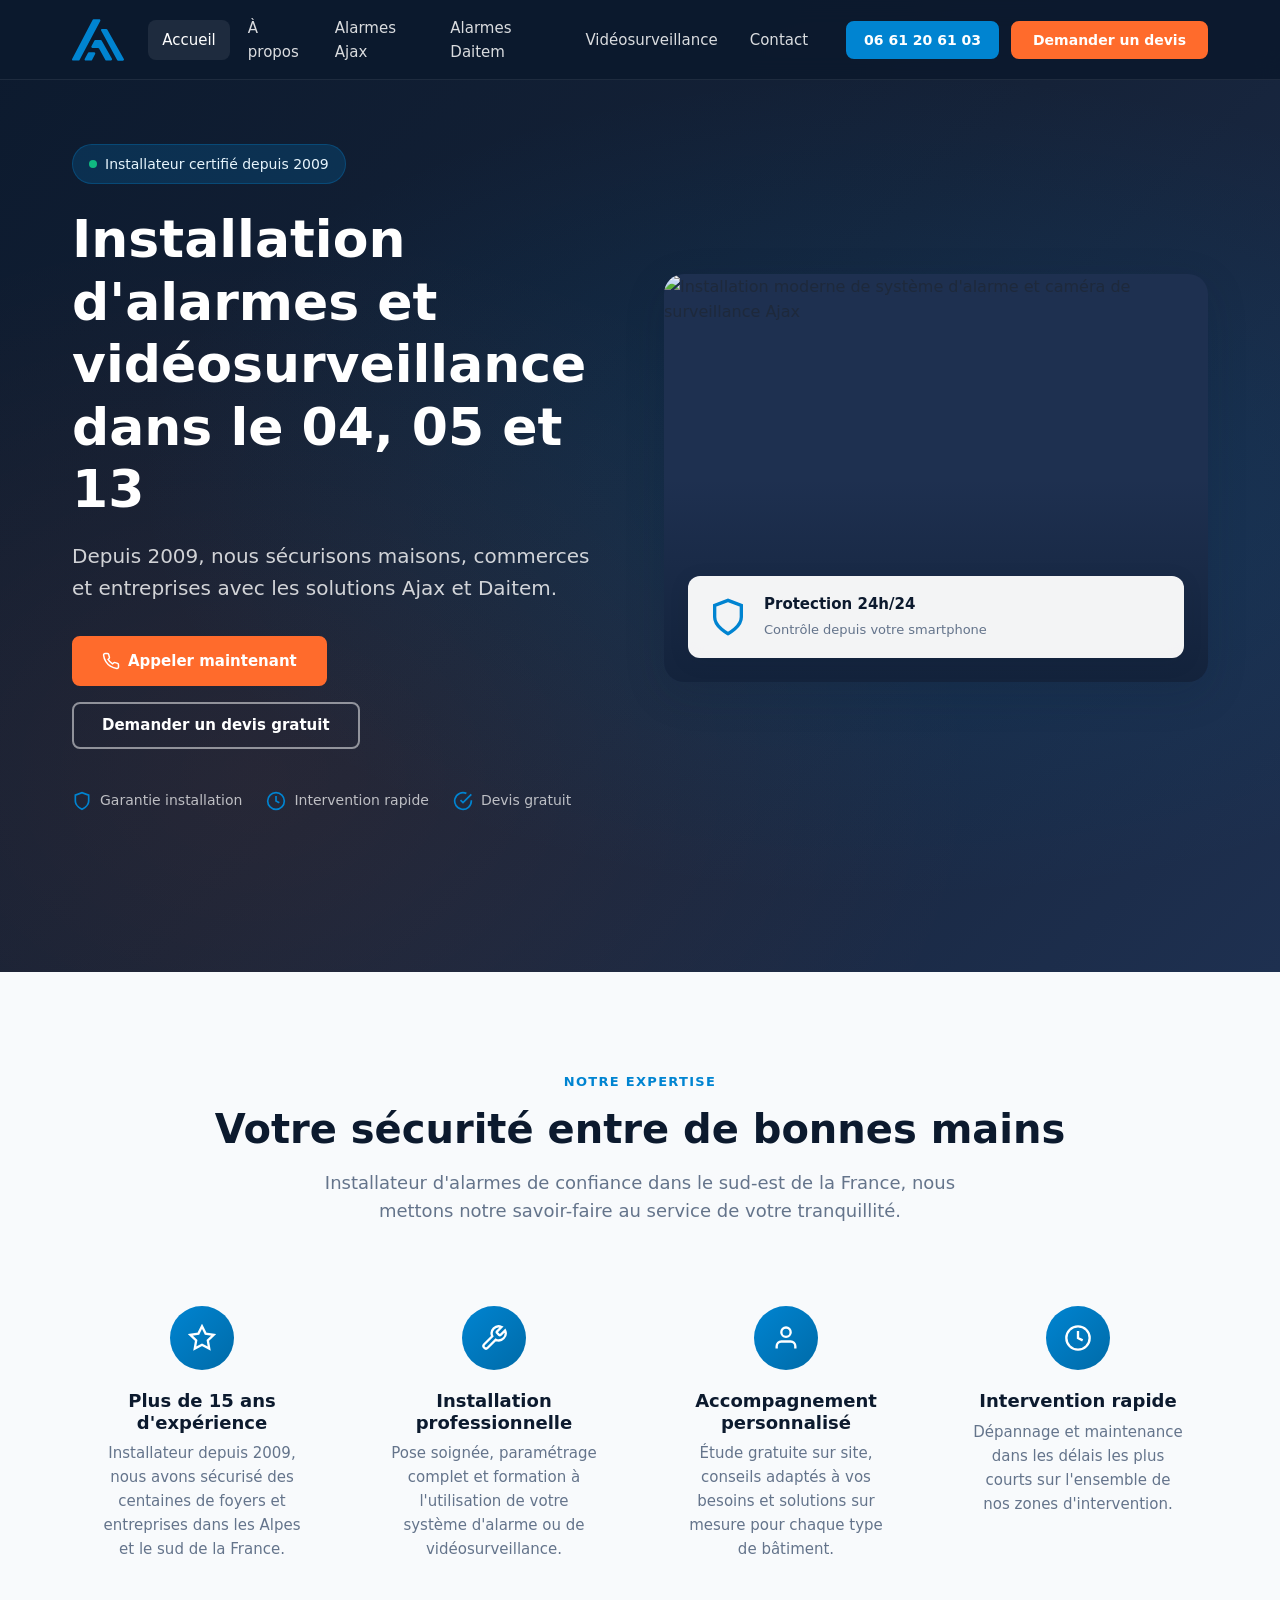
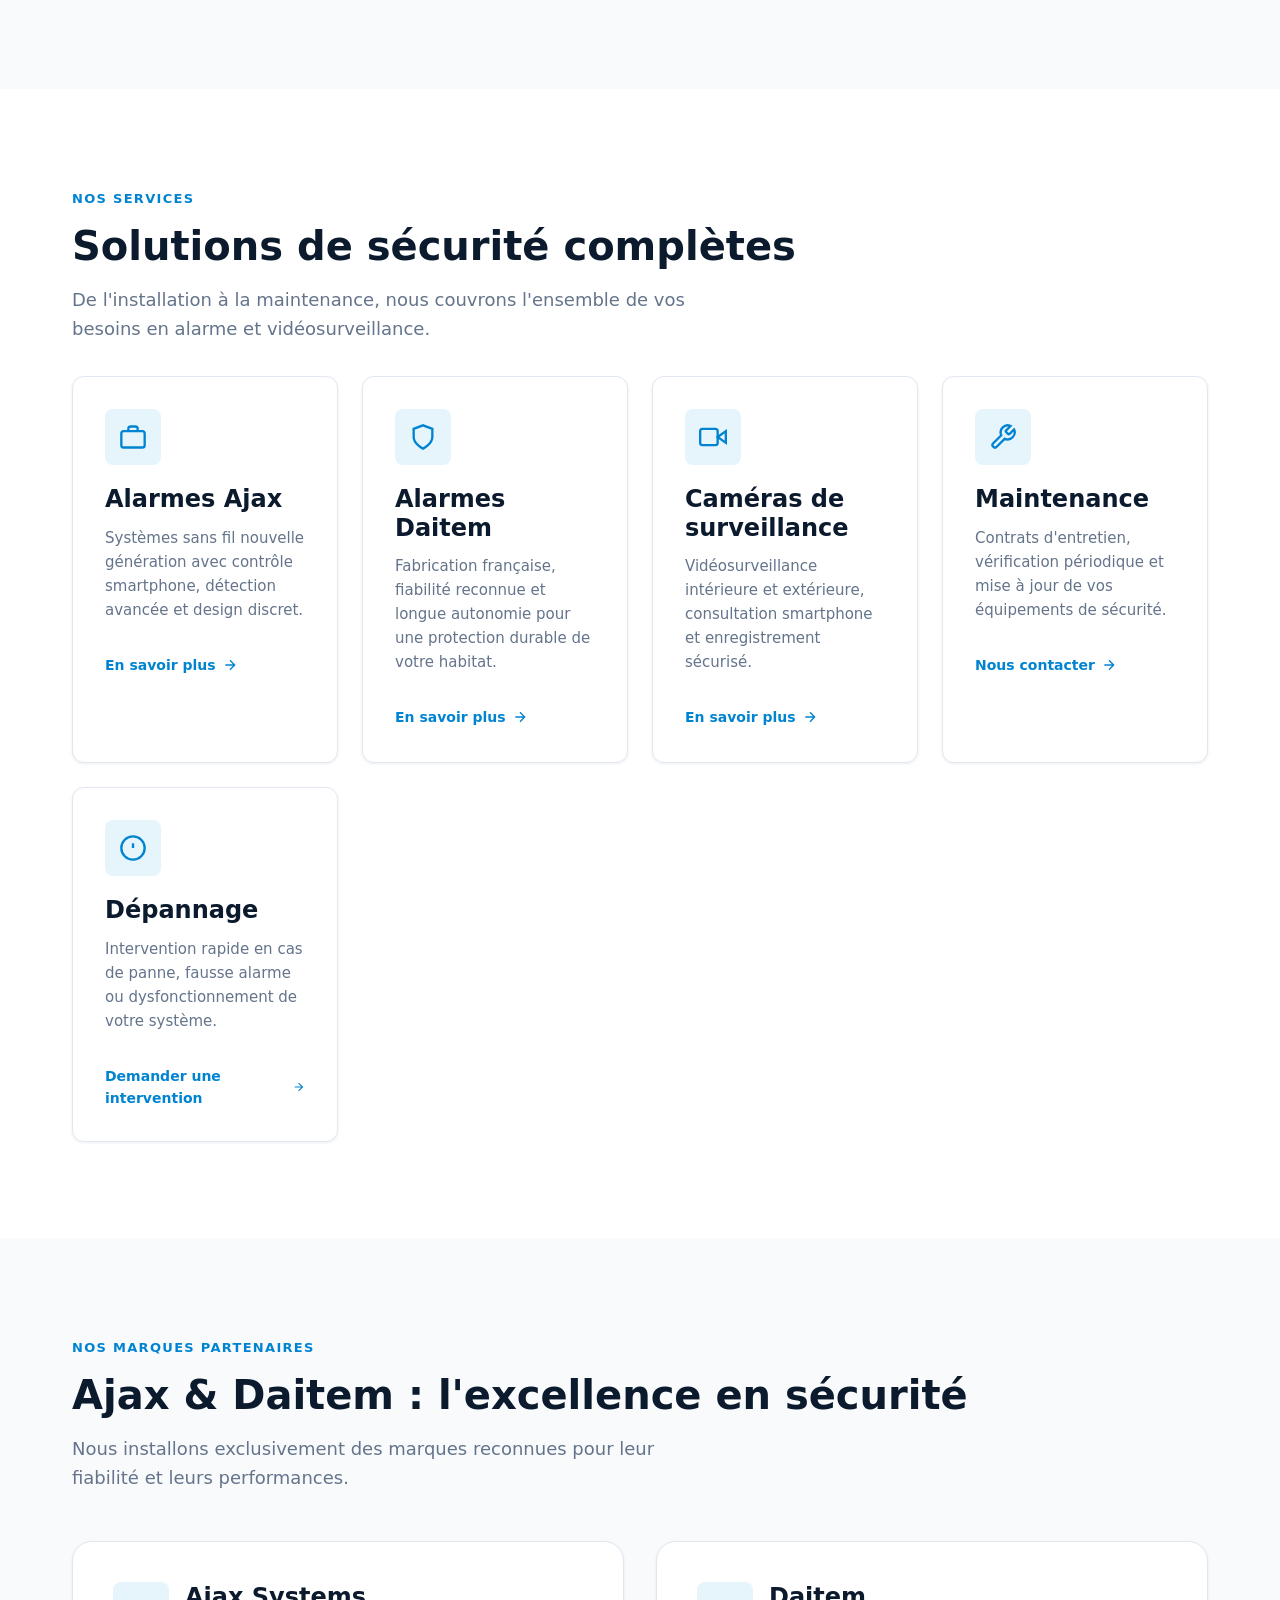
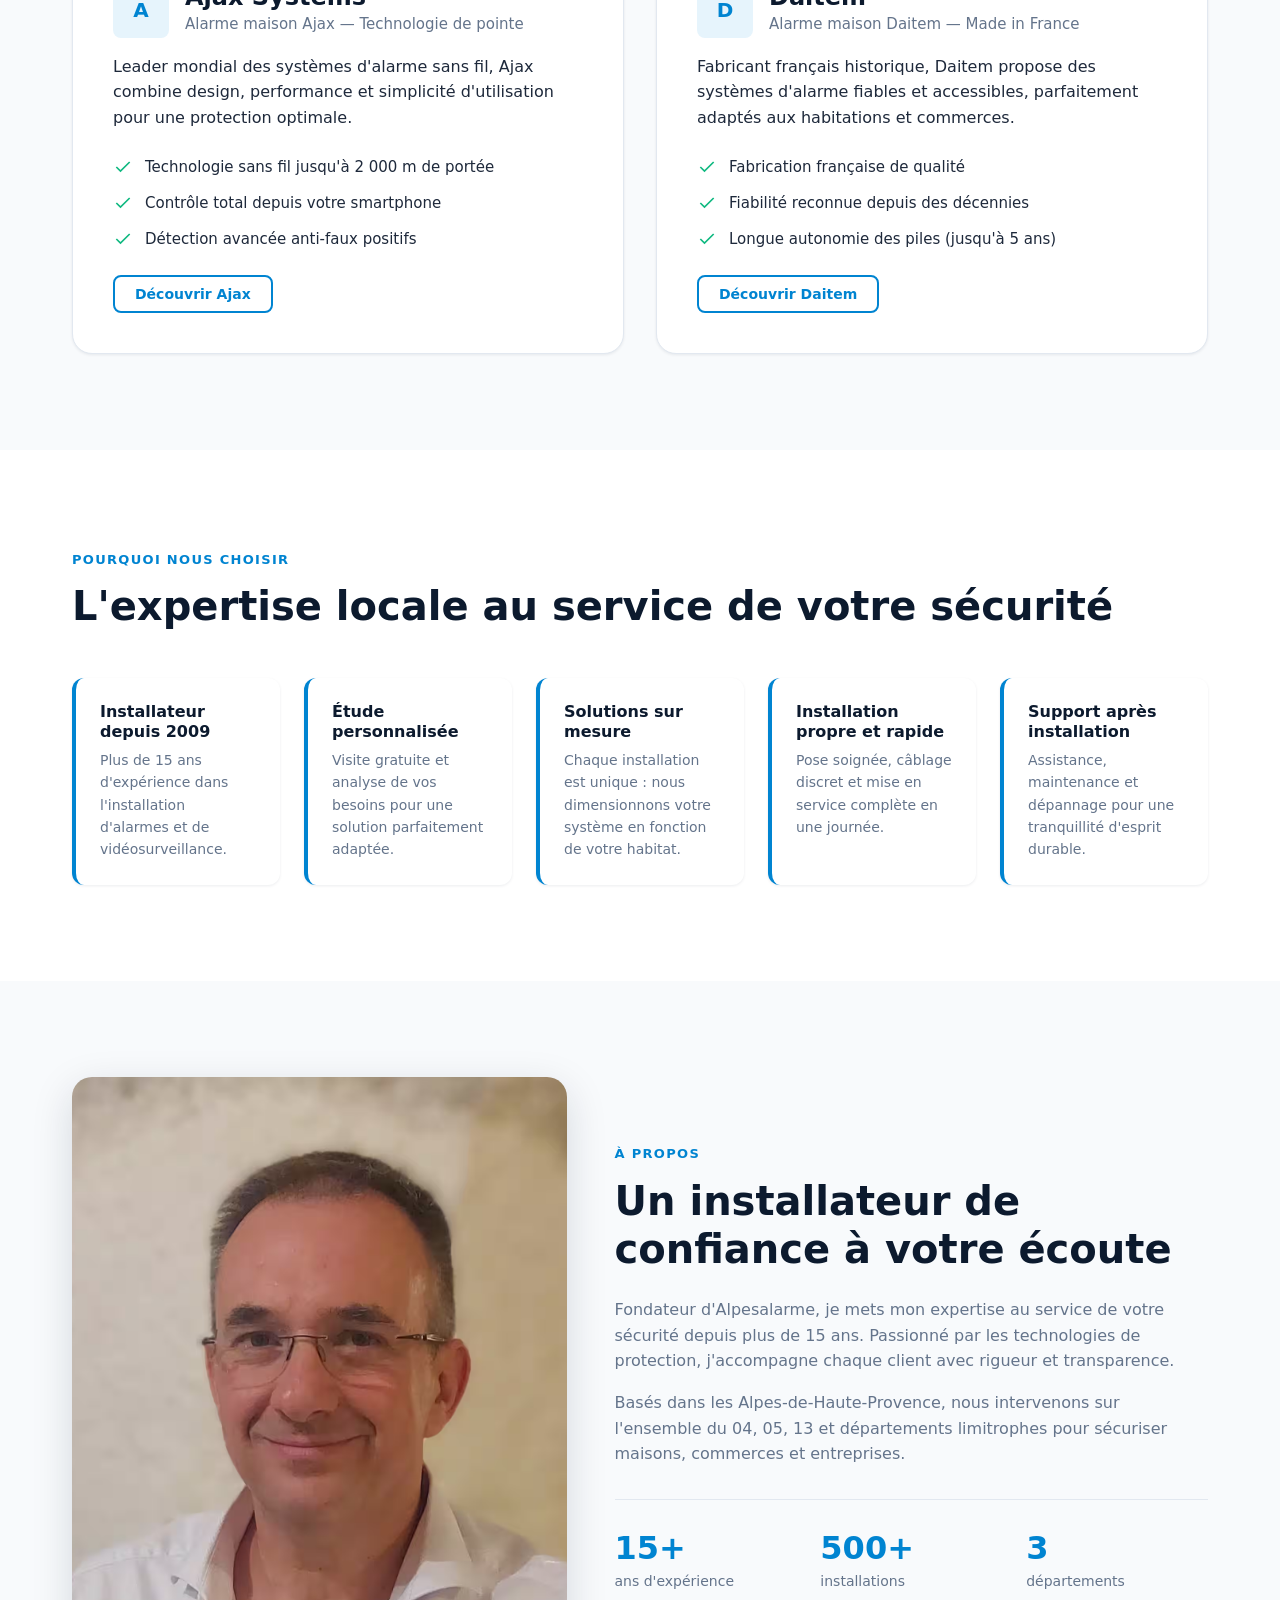
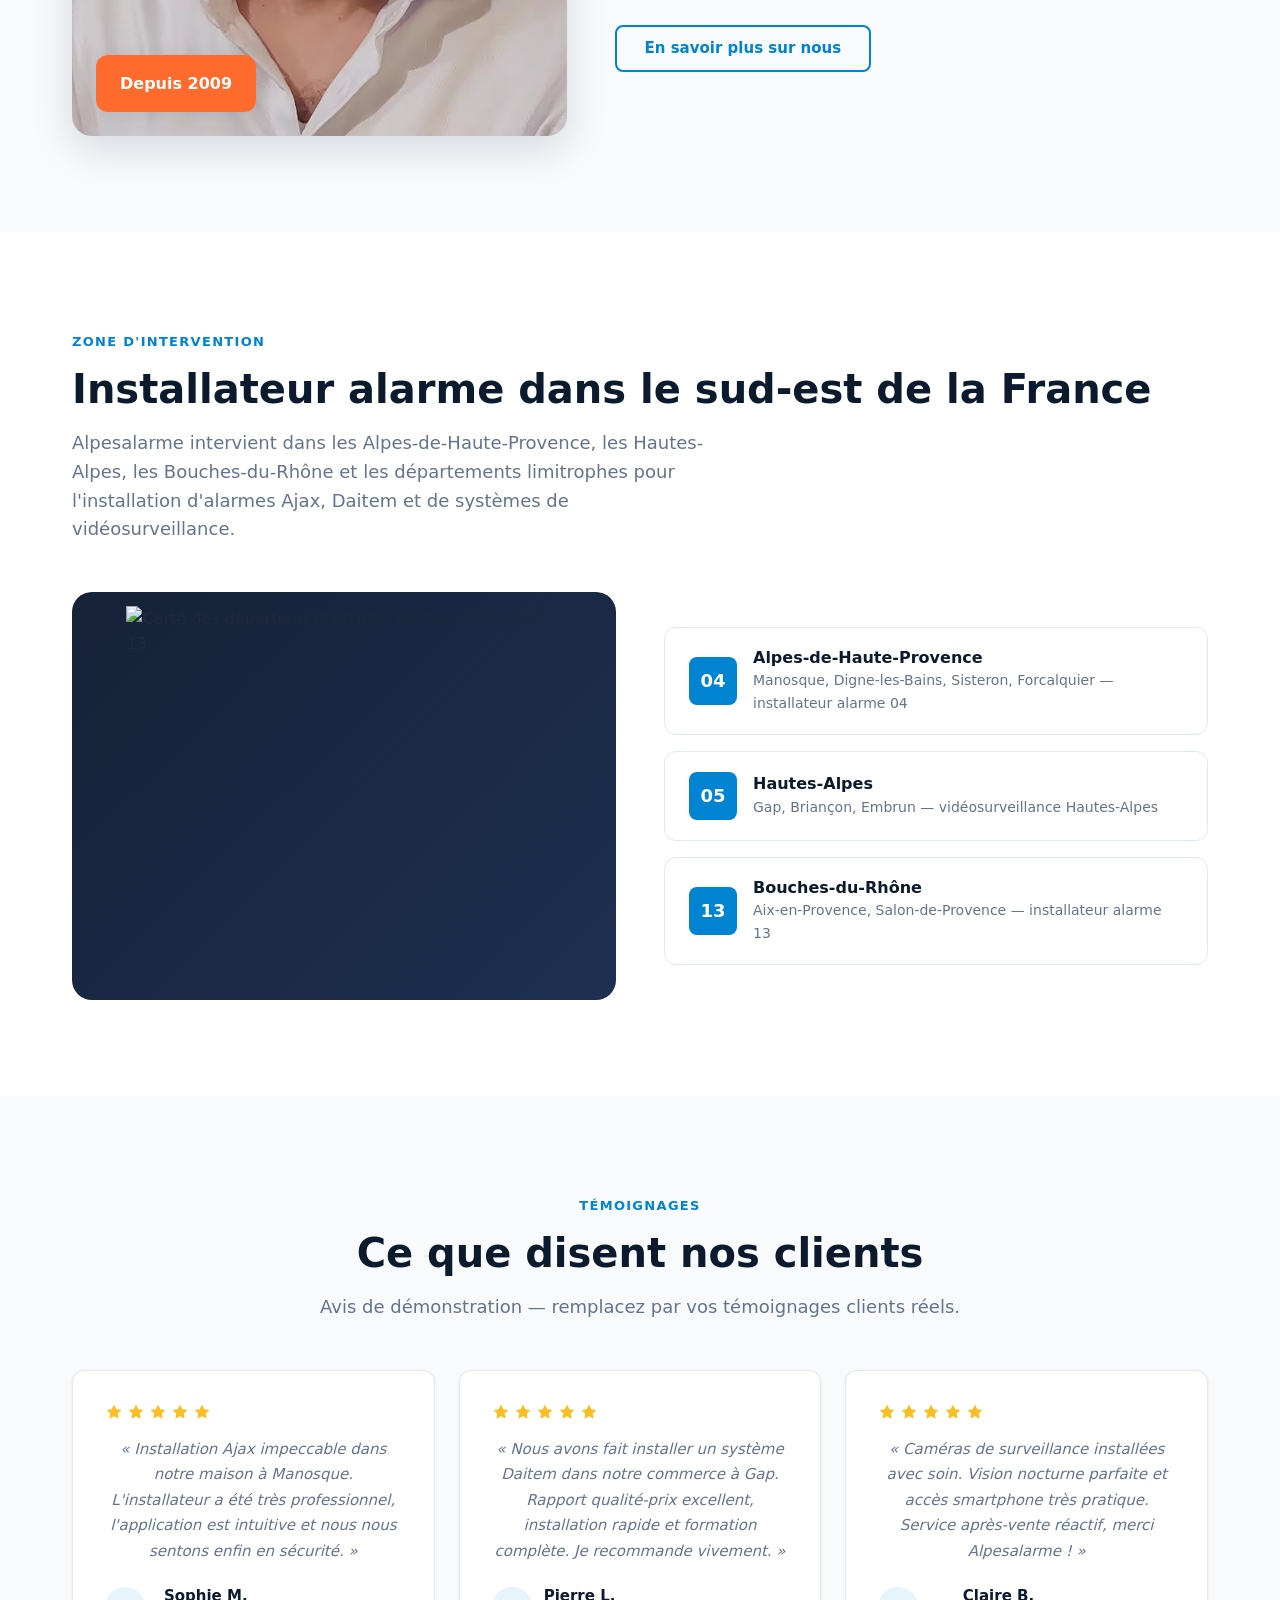
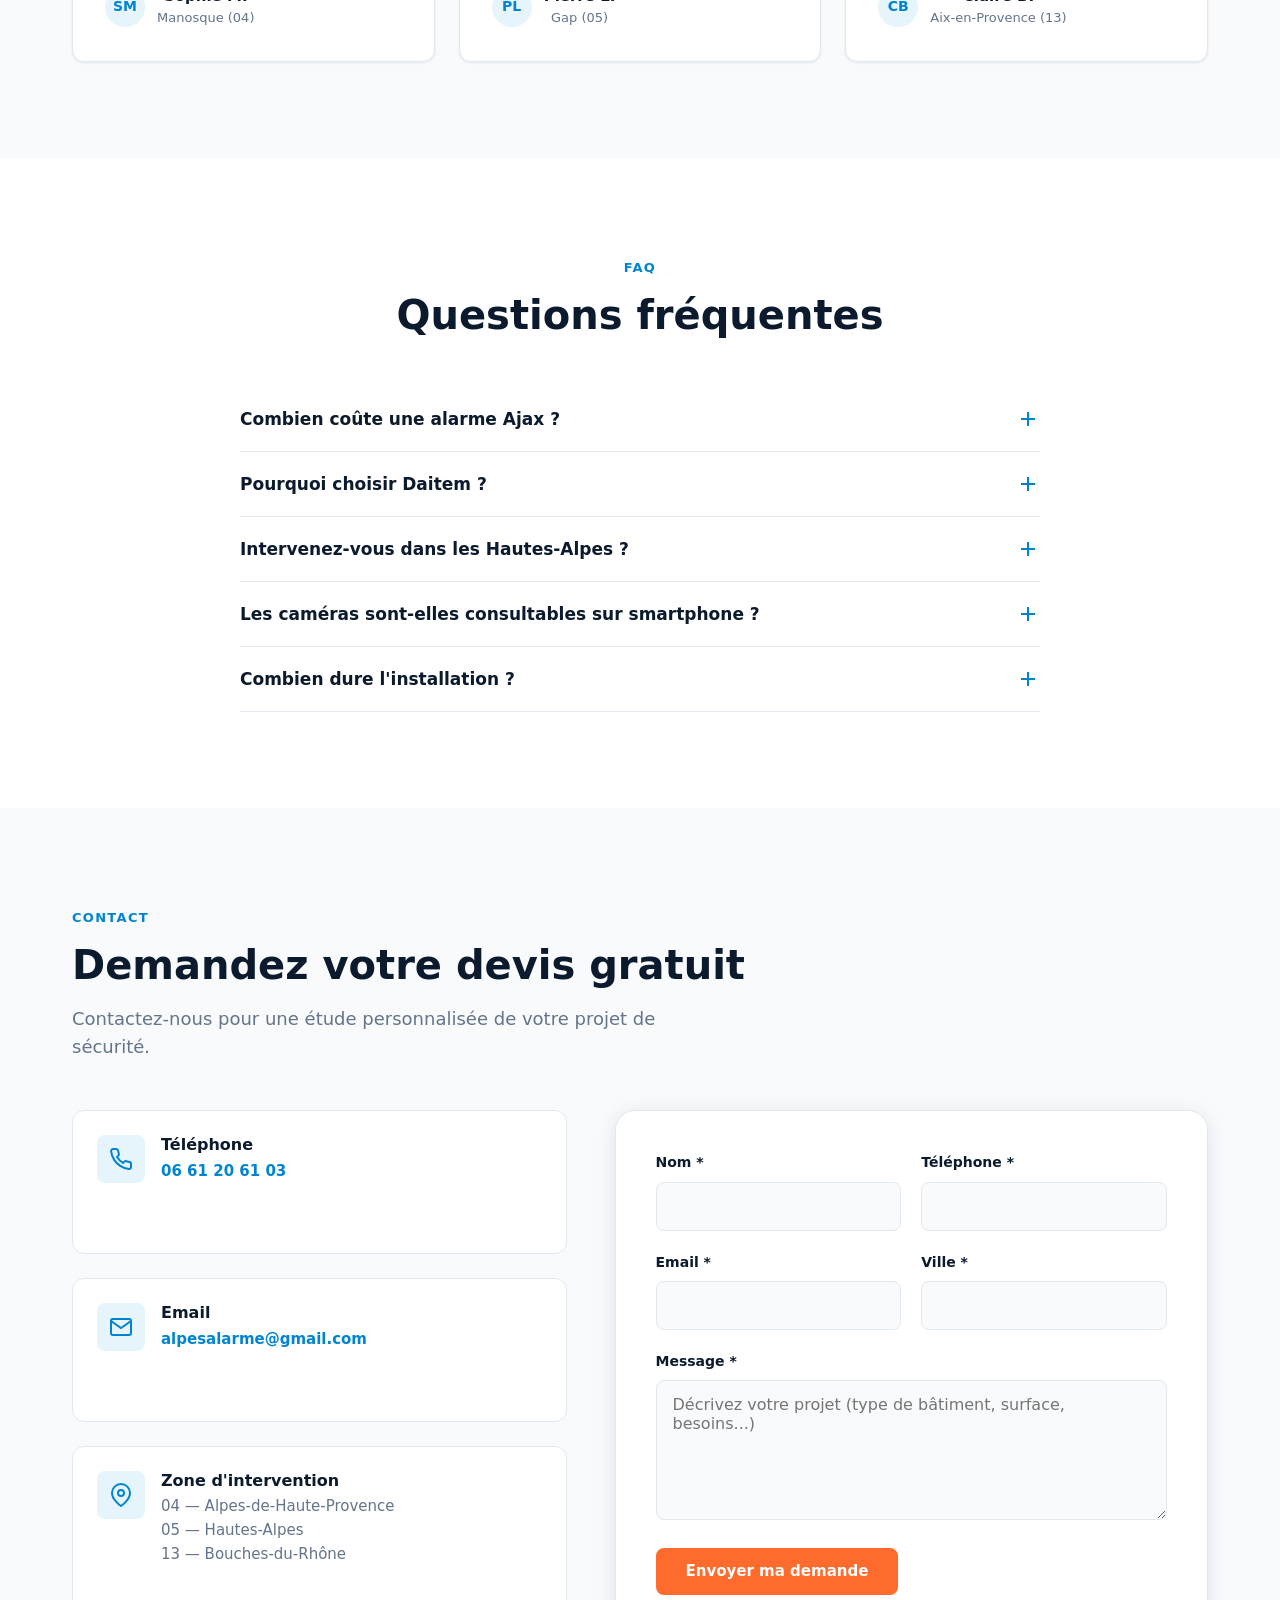
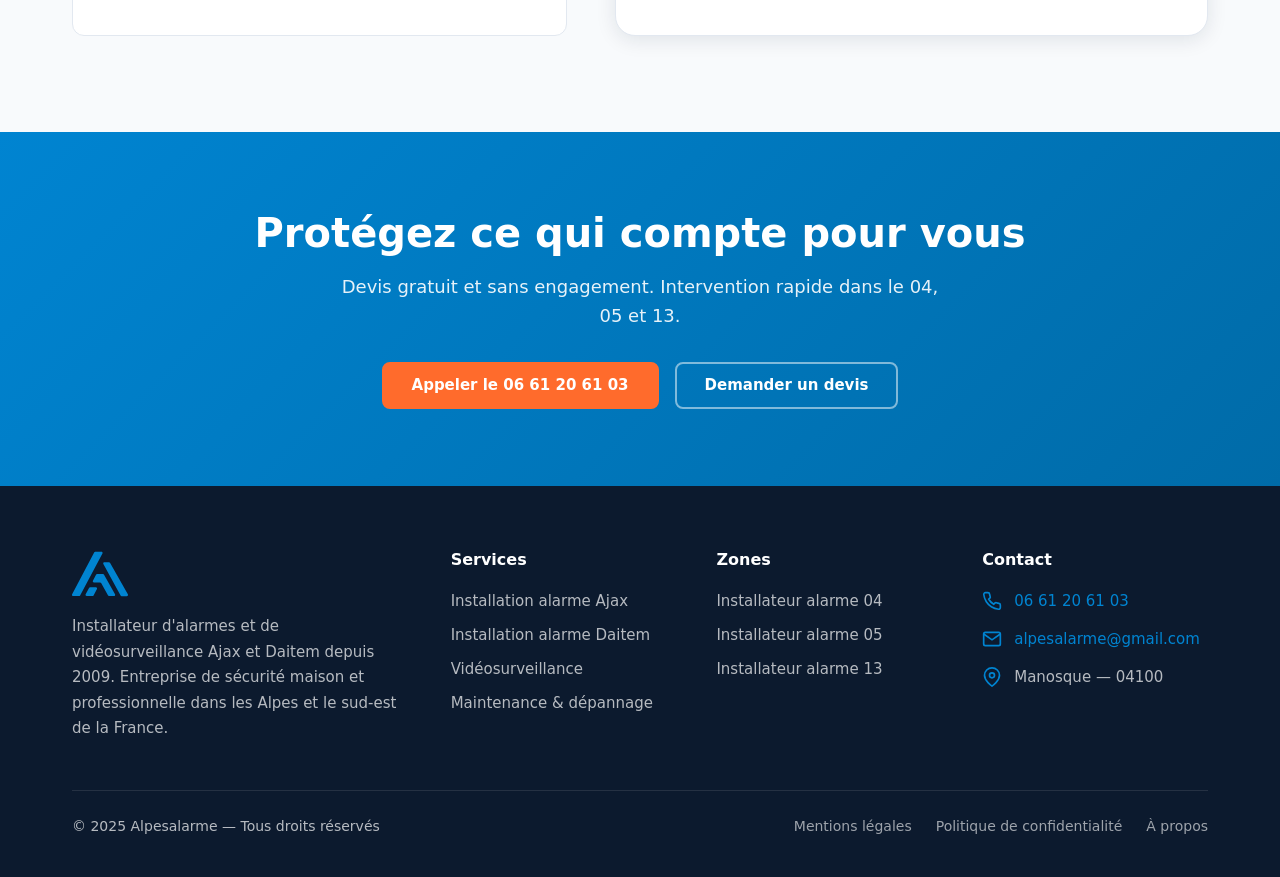
==== index.html @ 45bf49f5 "feat(UI): better UI" ====
<!DOCTYPE html>
<html lang="fr">

<head>
    <meta charset="UTF-8">
    <meta name="viewport" content="width=device-width, initial-scale=1.0">
    <title>Installateur alarme 04, 05, 13 | Ajax & Daitem | Alpesalarme</title>
    <meta name="description"
        content="Alpesalarme, installateur d'alarmes et vidéosurveillance depuis 2009 dans les Alpes-de-Haute-Provence (04), Hautes-Alpes (05) et Bouches-du-Rhône (13). Solutions Ajax et Daitem pour particuliers et professionnels.">
    <meta name="keywords"
        content="installateur alarme 04, installateur alarme 05, installateur alarme 13, installation alarme Ajax, installation alarme Daitem, vidéosurveillance, entreprise sécurité maison">
    <link rel="canonical" href="https://www.alpesalarme.fr/">
    <link rel="icon" href="assets/logo.svg" type="image/svg+xml">
    <meta property="og:type" content="website">
    <meta property="og:title" content="Alpesalarme — Installation d'alarmes et vidéosurveillance">
    <meta property="og:description"
        content="Installateur certifié Ajax et Daitem depuis 2009. Intervention dans le 04, 05, 13 et départements limitrophes.">
    <meta property="og:url" content="https://www.alpesalarme.fr/">
    <meta property="og:image" content="https://www.alpesalarme.fr/assets/hero-security.svg">
    <meta property="og:locale" content="fr_FR">
    <meta name="twitter:card" content="summary_large_image">
    <meta name="twitter:title" content="Alpesalarme — Installateur alarme 04, 05, 13">
    <meta name="twitter:description" content="Sécurisez votre maison ou entreprise avec Ajax et Daitem. Devis gratuit.">
    <link rel="stylesheet" href="css/main.css">
    <script type="application/ld+json">
  {
    "@context": "https://schema.org",
    "@type": "LocalBusiness",
    "name": "Alpesalarme",
    "description": "Installateur d'alarmes et de vidéosurveillance Ajax et Daitem depuis 2009",
    "url": "https://www.alpesalarme.fr",
    "telephone": "+33492681234",
    "email": "alpesalarme@gmail.com",
    "foundingDate": "2009",
    "image": "https://www.alpesalarme.fr/assets/logo.svg",
    "priceRange": "€€",
    "address": {
      "@type": "PostalAddress",
      "addressLocality": "Manosque",
      "postalCode": "04100",
      "addressRegion": "Provence-Alpes-Côte d'Azur",
      "addressCountry": "FR"
    },
    "areaServed": [
      {"@type": "AdministrativeArea", "name": "Alpes-de-Haute-Provence"},
      {"@type": "AdministrativeArea", "name": "Hautes-Alpes"},
      {"@type": "AdministrativeArea", "name": "Bouches-du-Rhône"}
    ],
    "sameAs": [],
    "openingHoursSpecification": {
      "@type": "OpeningHoursSpecification",
      "dayOfWeek": ["Monday","Tuesday","Wednesday","Thursday","Friday"],
      "opens": "08:00",
      "closes": "18:00"
    }
  }
  </script>
    <script type="application/ld+json">
  {
    "@context": "https://schema.org",
    "@type": "FAQPage",
    "mainEntity": [
      {
        "@type": "Question",
        "name": "Combien coûte une alarme Ajax ?",
        "acceptedAnswer": {
          "@type": "Answer",
          "text": "Le prix d'une alarme Ajax varie selon la surface à protéger, le nombre de détecteurs et les options (caméras, sirène, télécommande). Comptez entre 800 € et 2 500 € pour une installation complète chez un particulier. Alpesalarme réalise une étude gratuite pour vous proposer un devis personnalisé."
        }
      },
      {
        "@type": "Question",
        "name": "Pourquoi choisir Daitem ?",
        "acceptedAnswer": {
          "@type": "Answer",
          "text": "Daitem est un fabricant français reconnu pour la fiabilité de ses systèmes d'alarme filaires et radio. Ses centrales offrent une longue autonomie, une installation simple et un excellent rapport qualité-prix, idéal pour les maisons et commerces."
        }
      },
      {
        "@type": "Question",
        "name": "Intervenez-vous dans les Hautes-Alpes ?",
        "acceptedAnswer": {
          "@type": "Answer",
          "text": "Oui, Alpesalarme intervient dans tout le département des Hautes-Alpes (05) : Gap, Briançon, Embrun, Laragne-Montéglin et communes environnantes. Nous couvrons également les départements limitrophes."
        }
      },
      {
        "@type": "Question",
        "name": "Les caméras sont-elles consultables sur smartphone ?",
        "acceptedAnswer": {
          "@type": "Answer",
          "text": "Oui, nos solutions de vidéosurveillance Ajax et caméras IP permettent la consultation en direct et la lecture des enregistrements depuis votre smartphone, tablette ou ordinateur, où que vous soyez."
        }
      },
      {
        "@type": "Question",
        "name": "Combien dure l'installation ?",
        "acceptedAnswer": {
          "@type": "Answer",
          "text": "Une installation standard d'alarme Ajax ou Daitem pour une maison individuelle prend généralement une demi-journée à une journée. Pour les installations professionnelles ou les systèmes avec vidéosurveillance, comptez 1 à 2 jours selon la complexité."
        }
      }
    ]
  }
  </script>
</head>

<body>
    <a href="#main" class="skip-link">Aller au contenu principal</a>

    <header class="header" role="banner">
        <div class="container header__inner">
            <a href="index.html" class="header__logo" aria-label="Alpesalarme — Accueil">
                <img src="assets/logo.svg" alt="Logo Alpesalarme — Installateur alarme et vidéosurveillance" width="56"
                    height="44">
            </a>
            <nav class="header__nav" aria-label="Navigation principale">
                <ul class="header__nav-list">
                    <li><a href="index.html" class="header__nav-link header__nav-link--active">Accueil</a></li>
                    <li><a href="about.html" class="header__nav-link">À propos</a></li>
                    <li><a href="ajax.html" class="header__nav-link">Alarmes Ajax</a></li>
                    <li><a href="daitem.html" class="header__nav-link">Alarmes Daitem</a></li>
                    <li><a href="videosurveillance.html" class="header__nav-link">Vidéosurveillance</a></li>
                    <li><a href="contact.html" class="header__nav-link">Contact</a></li>
                </ul>
            </nav>
            <div class="header__actions">
                <div class="header__phone">
                    <a href="tel:+33661206103" class="btn btn--phone btn--sm" aria-label="Appeler Alpesalarme">
                        06 61 20 61 03
                    </a>
                </div>
                <a href="contact.html" class="btn btn--primary btn--sm header__cta">Demander un devis</a>
                <button class="header__burger" aria-label="Ouvrir le menu" aria-expanded="false"
                    aria-controls="mobile-nav">
                    <span></span><span></span><span></span>
                </button>
            </div>
        </div>
    </header>

    <nav id="mobile-nav" class="mobile-nav" aria-label="Navigation mobile">
        <ul class="mobile-nav__list">
            <li><a href="index.html" class="mobile-nav__link">Accueil</a></li>
            <li><a href="about.html" class="mobile-nav__link">À propos</a></li>
            <li><a href="ajax.html" class="mobile-nav__link">Alarmes Ajax</a></li>
            <li><a href="daitem.html" class="mobile-nav__link">Alarmes Daitem</a></li>
            <li><a href="videosurveillance.html" class="mobile-nav__link">Vidéosurveillance</a></li>
            <li><a href="installateur-alarme-04.html" class="mobile-nav__link">Installateur 04</a></li>
            <li><a href="installateur-alarme-05.html" class="mobile-nav__link">Installateur 05</a></li>
            <li><a href="installateur-alarme-13.html" class="mobile-nav__link">Installateur 13</a></li>
            <li><a href="contact.html" class="mobile-nav__link">Contact</a></li>
        </ul>
        <div class="mobile-nav__cta">
            <a href="tel:+33661206103" class="btn btn--phone">Appeler le 06 61 20 61 03</a>
            <a href="contact.html" class="btn btn--primary">Demander un devis gratuit</a>
        </div>
    </nav>

    <main id="main">
        <!-- Hero -->
        <section class="hero" aria-labelledby="hero-title">
            <div class="container hero__grid">
                <div class="hero__content reveal">
                    <div class="hero__badge">Installateur certifié depuis 2009</div>
                    <h1 id="hero-title">Installation d'alarmes et vidéosurveillance dans le 04, 05 et 13</h1>
                    <p class="hero__subtitle">Depuis 2009, nous sécurisons maisons, commerces et entreprises avec les
                        solutions Ajax et Daitem.</p>
                    <div class="hero__cta">
                        <a href="tel:+33492681234" class="btn btn--primary">
                            <svg xmlns="http://www.w3.org/2000/svg" viewBox="0 0 24 24" fill="none"
                                stroke="currentColor" stroke-width="2" aria-hidden="true">
                                <path
                                    d="M22 16.92v3a2 2 0 0 1-2.18 2 19.79 19.79 0 0 1-8.63-3.07 19.5 19.5 0 0 1-6-6 19.79 19.79 0 0 1-3.07-8.67A2 2 0 0 1 4.11 2h3a2 2 0 0 1 2 1.72c.127.96.361 1.903.7 2.81a2 2 0 0 1-.45 2.11L8.09 9.91a16 16 0 0 0 6 6l1.27-1.27a2 2 0 0 1 2.11-.45c.907.339 1.85.573 2.81.7A2 2 0 0 1 22 16.92z" />
                            </svg>
                            Appeler maintenant
                        </a>
                        <a href="contact.html" class="btn btn--secondary">Demander un devis gratuit</a>
                    </div>
                    <div class="hero__trust">
                        <div class="hero__trust-item">
                            <svg xmlns="http://www.w3.org/2000/svg" viewBox="0 0 24 24" fill="none"
                                stroke="currentColor" stroke-width="2" aria-hidden="true">
                                <path d="M12 22s8-4 8-10V5l-8-3-8 3v7c0 6 8 10 8 10z" />
                            </svg>
                            Garantie installation
                        </div>
                        <div class="hero__trust-item">
                            <svg xmlns="http://www.w3.org/2000/svg" viewBox="0 0 24 24" fill="none"
                                stroke="currentColor" stroke-width="2" aria-hidden="true">
                                <circle cx="12" cy="12" r="10" />
                                <polyline points="12 6 12 12 16 14" />
                            </svg>
                            Intervention rapide
                        </div>
                        <div class="hero__trust-item">
                            <svg xmlns="http://www.w3.org/2000/svg" viewBox="0 0 24 24" fill="none"
                                stroke="currentColor" stroke-width="2" aria-hidden="true">
                                <path d="M22 11.08V12a10 10 0 1 1-5.93-9.14" />
                                <polyline points="22 4 12 14.01 9 11.01" />
                            </svg>
                            Devis gratuit
                        </div>
                    </div>
                </div>
                <div class="hero__visual reveal">
                    <div class="hero__image-wrapper">
                        <img src="assets/hero-security.svg"
                            alt="Installation moderne de système d'alarme et caméra de surveillance Ajax" width="800"
                            height="600" fetchpriority="high">
                        <div class="hero__image-overlay" aria-hidden="true"></div>
                        <div class="hero__floating-card">
                            <svg xmlns="http://www.w3.org/2000/svg" viewBox="0 0 24 24" fill="none"
                                stroke="currentColor" stroke-width="2" aria-hidden="true">
                                <path d="M12 22s8-4 8-10V5l-8-3-8 3v7c0 6 8 10 8 10z" />
                            </svg>
                            <div>
                                <strong>Protection 24h/24</strong>
                                <span>Contrôle depuis votre smartphone</span>
                            </div>
                        </div>
                    </div>
                </div>
            </div>
        </section>

        <!-- Expertise -->
        <section id="expertise" aria-labelledby="expertise-title">
            <div class="container text-center">
                <span class="section-label reveal">Notre expertise</span>
                <h2 id="expertise-title" class="section-title reveal">Votre sécurité entre de bonnes mains</h2>
                <p class="section-intro reveal">Installateur d'alarmes de confiance dans le sud-est de la France, nous
                    mettons notre savoir-faire au service de votre tranquillité.</p>
                <div class="expertise-grid">
                    <article class="expertise-item reveal">
                        <div class="expertise-item__icon" aria-hidden="true">
                            <svg xmlns="http://www.w3.org/2000/svg" viewBox="0 0 24 24" fill="none"
                                stroke="currentColor" stroke-width="2">
                                <path
                                    d="M12 2l3.09 6.26L22 9.27l-5 4.87 1.18 6.88L12 17.77l-6.18 3.25L7 14.14 2 9.27l6.91-1.01L12 2z" />
                            </svg>
                        </div>
                        <h3>Plus de 15 ans d'expérience</h3>
                        <p>Installateur depuis 2009, nous avons sécurisé des centaines de foyers et entreprises dans les
                            Alpes et le sud de la France.</p>
                    </article>
                    <article class="expertise-item reveal">
                        <div class="expertise-item__icon" aria-hidden="true">
                            <svg xmlns="http://www.w3.org/2000/svg" viewBox="0 0 24 24" fill="none"
                                stroke="currentColor" stroke-width="2">
                                <path
                                    d="M14.7 6.3a1 1 0 0 0 0 1.4l1.6 1.6a1 1 0 0 0 1.4 0l3.77-3.77a6 6 0 0 1-7.94 7.94l-6.91 6.91a2.12 2.12 0 0 1-3-3l6.91-6.91a6 6 0 0 1 7.94-7.94l-3.76 3.76z" />
                            </svg>
                        </div>
                        <h3>Installation professionnelle</h3>
                        <p>Pose soignée, paramétrage complet et formation à l'utilisation de votre système d'alarme ou
                            de vidéosurveillance.</p>
                    </article>
                    <article class="expertise-item reveal">
                        <div class="expertise-item__icon" aria-hidden="true">
                            <svg xmlns="http://www.w3.org/2000/svg" viewBox="0 0 24 24" fill="none"
                                stroke="currentColor" stroke-width="2">
                                <path d="M20 21v-2a4 4 0 0 0-4-4H8a4 4 0 0 0-4 4v2" />
                                <circle cx="12" cy="7" r="4" />
                            </svg>
                        </div>
                        <h3>Accompagnement personnalisé</h3>
                        <p>Étude gratuite sur site, conseils adaptés à vos besoins et solutions sur mesure pour chaque
                            type de bâtiment.</p>
                    </article>
                    <article class="expertise-item reveal">
                        <div class="expertise-item__icon" aria-hidden="true">
                            <svg xmlns="http://www.w3.org/2000/svg" viewBox="0 0 24 24" fill="none"
                                stroke="currentColor" stroke-width="2">
                                <circle cx="12" cy="12" r="10" />
                                <polyline points="12 6 12 12 16 14" />
                            </svg>
                        </div>
                        <h3>Intervention rapide</h3>
                        <p>Dépannage et maintenance dans les délais les plus courts sur l'ensemble de nos zones
                            d'intervention.</p>
                    </article>
                </div>
            </div>
        </section>

        <!-- Services -->
        <section id="services" aria-labelledby="services-title">
            <div class="container">
                <span class="section-label reveal">Nos services</span>
                <h2 id="services-title" class="section-title reveal">Solutions de sécurité complètes</h2>
                <p class="section-intro reveal">De l'installation à la maintenance, nous couvrons l'ensemble de vos
                    besoins en alarme et vidéosurveillance.</p>
                <div class="grid grid--3 mt-2">
                    <article class="card reveal">
                        <div class="card__icon" aria-hidden="true">
                            <svg xmlns="http://www.w3.org/2000/svg" viewBox="0 0 24 24" fill="none"
                                stroke="currentColor" stroke-width="2">
                                <rect x="2" y="7" width="20" height="14" rx="2" />
                                <path d="M16 7V5a2 2 0 0 0-2-2h-4a2 2 0 0 0-2 2v2" />
                            </svg>
                        </div>
                        <h3>Alarmes Ajax</h3>
                        <p>Systèmes sans fil nouvelle génération avec contrôle smartphone, détection avancée et design
                            discret.</p>
                        <a href="ajax.html" class="card__link">En savoir plus <svg xmlns="http://www.w3.org/2000/svg"
                                viewBox="0 0 24 24" fill="none" stroke="currentColor" stroke-width="2">
                                <path d="M5 12h14M12 5l7 7-7 7" />
                            </svg></a>
                    </article>
                    <article class="card reveal">
                        <div class="card__icon" aria-hidden="true">
                            <svg xmlns="http://www.w3.org/2000/svg" viewBox="0 0 24 24" fill="none"
                                stroke="currentColor" stroke-width="2">
                                <path d="M12 22s8-4 8-10V5l-8-3-8 3v7c0 6 8 10 8 10z" />
                            </svg>
                        </div>
                        <h3>Alarmes Daitem</h3>
                        <p>Fabrication française, fiabilité reconnue et longue autonomie pour une protection durable de
                            votre habitat.</p>
                        <a href="daitem.html" class="card__link">En savoir plus <svg xmlns="http://www.w3.org/2000/svg"
                                viewBox="0 0 24 24" fill="none" stroke="currentColor" stroke-width="2">
                                <path d="M5 12h14M12 5l7 7-7 7" />
                            </svg></a>
                    </article>
                    <article class="card reveal">
                        <div class="card__icon" aria-hidden="true">
                            <svg xmlns="http://www.w3.org/2000/svg" viewBox="0 0 24 24" fill="none"
                                stroke="currentColor" stroke-width="2">
                                <path d="M23 7l-7 5 7 5V7z" />
                                <rect x="1" y="5" width="15" height="14" rx="2" />
                            </svg>
                        </div>
                        <h3>Caméras de surveillance</h3>
                        <p>Vidéosurveillance intérieure et extérieure, consultation smartphone et enregistrement
                            sécurisé.</p>
                        <a href="videosurveillance.html" class="card__link">En savoir plus <svg
                                xmlns="http://www.w3.org/2000/svg" viewBox="0 0 24 24" fill="none" stroke="currentColor"
                                stroke-width="2">
                                <path d="M5 12h14M12 5l7 7-7 7" />
                            </svg></a>
                    </article>
                    <article class="card reveal">
                        <div class="card__icon" aria-hidden="true">
                            <svg xmlns="http://www.w3.org/2000/svg" viewBox="0 0 24 24" fill="none"
                                stroke="currentColor" stroke-width="2">
                                <path
                                    d="M14.7 6.3a1 1 0 0 0 0 1.4l1.6 1.6a1 1 0 0 0 1.4 0l3.77-3.77a6 6 0 0 1-7.94 7.94l-6.91 6.91a2.12 2.12 0 0 1-3-3l6.91-6.91a6 6 0 0 1 7.94-7.94l-3.76 3.76z" />
                            </svg>
                        </div>
                        <h3>Maintenance</h3>
                        <p>Contrats d'entretien, vérification périodique et mise à jour de vos équipements de sécurité.
                        </p>
                        <a href="contact.html" class="card__link">Nous contacter <svg xmlns="http://www.w3.org/2000/svg"
                                viewBox="0 0 24 24" fill="none" stroke="currentColor" stroke-width="2">
                                <path d="M5 12h14M12 5l7 7-7 7" />
                            </svg></a>
                    </article>
                    <article class="card reveal">
                        <div class="card__icon" aria-hidden="true">
                            <svg xmlns="http://www.w3.org/2000/svg" viewBox="0 0 24 24" fill="none"
                                stroke="currentColor" stroke-width="2">
                                <circle cx="12" cy="12" r="10" />
                                <line x1="12" y1="8" x2="12" y2="12" />
                                <line x1="12" y1="16" x2="12.01" y2="16" />
                            </svg>
                        </div>
                        <h3>Dépannage</h3>
                        <p>Intervention rapide en cas de panne, fausse alarme ou dysfonctionnement de votre système.</p>
                        <a href="contact.html" class="card__link">Demander une intervention <svg
                                xmlns="http://www.w3.org/2000/svg" viewBox="0 0 24 24" fill="none" stroke="currentColor"
                                stroke-width="2">
                                <path d="M5 12h14M12 5l7 7-7 7" />
                            </svg></a>
                    </article>
                </div>
            </div>
        </section>

        <!-- Marques -->
        <section id="marques" aria-labelledby="marques-title">
            <div class="container">
                <span class="section-label reveal">Nos marques partenaires</span>
                <h2 id="marques-title" class="section-title reveal">Ajax & Daitem : l'excellence en sécurité</h2>
                <p class="section-intro reveal">Nous installons exclusivement des marques reconnues pour leur fiabilité
                    et leurs performances.</p>
                <div class="brands">
                    <article class="brand-card reveal">
                        <div>
                            <div class="brand-card__header">
                                <div class="brand-card__logo" aria-hidden="true">A</div>
                                <div>
                                    <h3>Ajax Systems</h3>
                                    <p style="color:var(--color-gray-600);font-size:0.9375rem;margin:0">Alarme maison
                                        Ajax — Technologie de pointe</p>
                                </div>
                            </div>
                            <p>Leader mondial des systèmes d'alarme sans fil, Ajax combine design, performance et
                                simplicité d'utilisation pour une protection optimale.</p>
                            <ul class="brand-card__features">
                                <li class="brand-card__feature"><svg xmlns="http://www.w3.org/2000/svg"
                                        viewBox="0 0 24 24" fill="none" stroke="currentColor" stroke-width="2">
                                        <polyline points="20 6 9 17 4 12" />
                                    </svg> Technologie sans fil jusqu'à 2 000 m de portée</li>
                                <li class="brand-card__feature"><svg xmlns="http://www.w3.org/2000/svg"
                                        viewBox="0 0 24 24" fill="none" stroke="currentColor" stroke-width="2">
                                        <polyline points="20 6 9 17 4 12" />
                                    </svg> Contrôle total depuis votre smartphone</li>
                                <li class="brand-card__feature"><svg xmlns="http://www.w3.org/2000/svg"
                                        viewBox="0 0 24 24" fill="none" stroke="currentColor" stroke-width="2">
                                        <polyline points="20 6 9 17 4 12" />
                                    </svg> Détection avancée anti-faux positifs</li>
                            </ul>
                            <a href="ajax.html" class="btn btn--outline btn--sm">Découvrir Ajax</a>
                        </div>
                    </article>
                    <article class="brand-card reveal">
                        <div>
                            <div class="brand-card__header">
                                <div class="brand-card__logo" aria-hidden="true">D</div>
                                <div>
                                    <h3>Daitem</h3>
                                    <p style="color:var(--color-gray-600);font-size:0.9375rem;margin:0">Alarme maison
                                        Daitem — Made in France</p>
                                </div>
                            </div>
                            <p>Fabricant français historique, Daitem propose des systèmes d'alarme fiables et
                                accessibles, parfaitement adaptés aux habitations et commerces.</p>
                            <ul class="brand-card__features">
                                <li class="brand-card__feature"><svg xmlns="http://www.w3.org/2000/svg"
                                        viewBox="0 0 24 24" fill="none" stroke="currentColor" stroke-width="2">
                                        <polyline points="20 6 9 17 4 12" />
                                    </svg> Fabrication française de qualité</li>
                                <li class="brand-card__feature"><svg xmlns="http://www.w3.org/2000/svg"
                                        viewBox="0 0 24 24" fill="none" stroke="currentColor" stroke-width="2">
                                        <polyline points="20 6 9 17 4 12" />
                                    </svg> Fiabilité reconnue depuis des décennies</li>
                                <li class="brand-card__feature"><svg xmlns="http://www.w3.org/2000/svg"
                                        viewBox="0 0 24 24" fill="none" stroke="currentColor" stroke-width="2">
                                        <polyline points="20 6 9 17 4 12" />
                                    </svg> Longue autonomie des piles (jusqu'à 5 ans)</li>
                            </ul>
                            <a href="daitem.html" class="btn btn--outline btn--sm">Découvrir Daitem</a>
                        </div>
                    </article>
                </div>
            </div>
        </section>

        <!-- Pourquoi nous -->
        <section id="pourquoi" aria-labelledby="pourquoi-title">
            <div class="container">
                <span class="section-label reveal">Pourquoi nous choisir</span>
                <h2 id="pourquoi-title" class="section-title reveal">L'expertise locale au service de votre sécurité
                </h2>
                <div class="why-grid">
                    <article class="why-item reveal">
                        <h3>Installateur depuis 2009</h3>
                        <p>Plus de 15 ans d'expérience dans l'installation d'alarmes et de vidéosurveillance.</p>
                    </article>
                    <article class="why-item reveal">
                        <h3>Étude personnalisée</h3>
                        <p>Visite gratuite et analyse de vos besoins pour une solution parfaitement adaptée.</p>
                    </article>
                    <article class="why-item reveal">
                        <h3>Solutions sur mesure</h3>
                        <p>Chaque installation est unique : nous dimensionnons votre système en fonction de votre
                            habitat.</p>
                    </article>
                    <article class="why-item reveal">
                        <h3>Installation propre et rapide</h3>
                        <p>Pose soignée, câblage discret et mise en service complète en une journée.</p>
                    </article>
                    <article class="why-item reveal">
                        <h3>Support après installation</h3>
                        <p>Assistance, maintenance et dépannage pour une tranquillité d'esprit durable.</p>
                    </article>
                </div>
            </div>
        </section>

        <!-- À propos (aperçu) -->
        <section id="apropos" aria-labelledby="apropos-title">
            <div class="container">
                <div class="about-grid">
                    <div class="about__image reveal">
                        <img src="assets/profile.avif"
                            alt="Installateur Alpesalarme — expert en alarmes et vidéosurveillance depuis 2009"
                            width="600" height="800" loading="lazy">
                        <div class="about__badge">Depuis 2009</div>
                    </div>
                    <div class="about__content reveal">
                        <span class="section-label">À propos</span>
                        <h2 id="apropos-title">Un installateur de confiance à votre écoute</h2>
                        <p>Fondateur d'Alpesalarme, je mets mon expertise au service de votre sécurité depuis plus de 15
                            ans. Passionné par les technologies de protection, j'accompagne chaque client avec rigueur
                            et transparence.</p>
                        <p>Basés dans les Alpes-de-Haute-Provence, nous intervenons sur l'ensemble du 04, 05, 13 et
                            départements limitrophes pour sécuriser maisons, commerces et entreprises.</p>
                        <div class="about__stats">
                            <div class="about__stat"><strong>15+</strong><span>ans d'expérience</span></div>
                            <div class="about__stat"><strong>500+</strong><span>installations</span></div>
                            <div class="about__stat"><strong>3</strong><span>départements</span></div>
                        </div>
                        <a href="about.html" class="btn btn--outline mt-2">En savoir plus sur nous</a>
                    </div>
                </div>
            </div>
        </section>

        <!-- Zone d'intervention -->
        <section id="zone" aria-labelledby="zone-title">
            <div class="container">
                <span class="section-label reveal">Zone d'intervention</span>
                <h2 id="zone-title" class="section-title reveal">Installateur alarme dans le sud-est de la France</h2>
                <p class="section-intro reveal">Alpesalarme intervient dans les Alpes-de-Haute-Provence, les
                    Hautes-Alpes, les Bouches-du-Rhône et les départements limitrophes pour l'installation d'alarmes
                    Ajax, Daitem et de systèmes de vidéosurveillance.</p>
                <div class="zone">
                    <div class="zone__map reveal" aria-hidden="true">
                        <img src="assets/zone-map.svg" alt="Carte des départements d'intervention : 04, 05 et 13"
                            width="400" height="350" loading="lazy">
                    </div>
                    <div class="zone__departments">
                        <a href="installateur-alarme-04.html" class="zone__dept reveal">
                            <span class="zone__dept-code">04</span>
                            <div>
                                <h3>Alpes-de-Haute-Provence</h3>
                                <p>Manosque, Digne-les-Bains, Sisteron, Forcalquier — installateur alarme 04</p>
                            </div>
                        </a>
                        <a href="installateur-alarme-05.html" class="zone__dept reveal">
                            <span class="zone__dept-code">05</span>
                            <div>
                                <h3>Hautes-Alpes</h3>
                                <p>Gap, Briançon, Embrun — vidéosurveillance Hautes-Alpes</p>
                            </div>
                        </a>
                        <a href="installateur-alarme-13.html" class="zone__dept reveal">
                            <span class="zone__dept-code">13</span>
                            <div>
                                <h3>Bouches-du-Rhône</h3>
                                <p>Aix-en-Provence, Salon-de-Provence — installateur alarme 13</p>
                            </div>
                        </a>
                    </div>
                </div>
            </div>
        </section>

        <!-- Témoignages -->
        <section id="temoignages" aria-labelledby="temoignages-title">
            <div class="container text-center">
                <span class="section-label reveal">Témoignages</span>
                <h2 id="temoignages-title" class="section-title reveal">Ce que disent nos clients</h2>
                <p class="section-intro reveal">Avis de démonstration — remplacez par vos témoignages clients réels.</p>
                <div class="testimonials">
                    <article class="testimonial reveal">
                        <div class="testimonial__stars" aria-label="5 étoiles sur 5">
                            <svg viewBox="0 0 24 24">
                                <polygon
                                    points="12 2 15.09 8.26 22 9.27 17 14.14 18.18 21.02 12 17.77 5.82 21.02 7 14.14 2 9.27 8.91 8.26 12 2" />
                            </svg>
                            <svg viewBox="0 0 24 24">
                                <polygon
                                    points="12 2 15.09 8.26 22 9.27 17 14.14 18.18 21.02 12 17.77 5.82 21.02 7 14.14 2 9.27 8.91 8.26 12 2" />
                            </svg>
                            <svg viewBox="0 0 24 24">
                                <polygon
                                    points="12 2 15.09 8.26 22 9.27 17 14.14 18.18 21.02 12 17.77 5.82 21.02 7 14.14 2 9.27 8.91 8.26 12 2" />
                            </svg>
                            <svg viewBox="0 0 24 24">
                                <polygon
                                    points="12 2 15.09 8.26 22 9.27 17 14.14 18.18 21.02 12 17.77 5.82 21.02 7 14.14 2 9.27 8.91 8.26 12 2" />
                            </svg>
                            <svg viewBox="0 0 24 24">
                                <polygon
                                    points="12 2 15.09 8.26 22 9.27 17 14.14 18.18 21.02 12 17.77 5.82 21.02 7 14.14 2 9.27 8.91 8.26 12 2" />
                            </svg>
                        </div>
                        <p class="testimonial__text">« Installation Ajax impeccable dans notre maison à Manosque.
                            L'installateur a été très professionnel, l'application est intuitive et nous nous sentons
                            enfin en sécurité. »</p>
                        <div class="testimonial__author">
                            <div class="testimonial__avatar" aria-hidden="true">SM</div>
                            <div>
                                <div class="testimonial__name">Sophie M.</div>
                                <div class="testimonial__location">Manosque (04)</div>
                            </div>
                        </div>
                    </article>
                    <article class="testimonial reveal">
                        <div class="testimonial__stars" aria-label="5 étoiles sur 5">
                            <svg viewBox="0 0 24 24">
                                <polygon
                                    points="12 2 15.09 8.26 22 9.27 17 14.14 18.18 21.02 12 17.77 5.82 21.02 7 14.14 2 9.27 8.91 8.26 12 2" />
                            </svg>
                            <svg viewBox="0 0 24 24">
                                <polygon
                                    points="12 2 15.09 8.26 22 9.27 17 14.14 18.18 21.02 12 17.77 5.82 21.02 7 14.14 2 9.27 8.91 8.26 12 2" />
                            </svg>
                            <svg viewBox="0 0 24 24">
                                <polygon
                                    points="12 2 15.09 8.26 22 9.27 17 14.14 18.18 21.02 12 17.77 5.82 21.02 7 14.14 2 9.27 8.91 8.26 12 2" />
                            </svg>
                            <svg viewBox="0 0 24 24">
                                <polygon
                                    points="12 2 15.09 8.26 22 9.27 17 14.14 18.18 21.02 12 17.77 5.82 21.02 7 14.14 2 9.27 8.91 8.26 12 2" />
                            </svg>
                            <svg viewBox="0 0 24 24">
                                <polygon
                                    points="12 2 15.09 8.26 22 9.27 17 14.14 18.18 21.02 12 17.77 5.82 21.02 7 14.14 2 9.27 8.91 8.26 12 2" />
                            </svg>
                        </div>
                        <p class="testimonial__text">« Nous avons fait installer un système Daitem dans notre commerce à
                            Gap. Rapport qualité-prix excellent, installation rapide et formation complète. Je
                            recommande vivement. »</p>
                        <div class="testimonial__author">
                            <div class="testimonial__avatar" aria-hidden="true">PL</div>
                            <div>
                                <div class="testimonial__name">Pierre L.</div>
                                <div class="testimonial__location">Gap (05)</div>
                            </div>
                        </div>
                    </article>
                    <article class="testimonial reveal">
                        <div class="testimonial__stars" aria-label="5 étoiles sur 5">
                            <svg viewBox="0 0 24 24">
                                <polygon
                                    points="12 2 15.09 8.26 22 9.27 17 14.14 18.18 21.02 12 17.77 5.82 21.02 7 14.14 2 9.27 8.91 8.26 12 2" />
                            </svg>
                            <svg viewBox="0 0 24 24">
                                <polygon
                                    points="12 2 15.09 8.26 22 9.27 17 14.14 18.18 21.02 12 17.77 5.82 21.02 7 14.14 2 9.27 8.91 8.26 12 2" />
                            </svg>
                            <svg viewBox="0 0 24 24">
                                <polygon
                                    points="12 2 15.09 8.26 22 9.27 17 14.14 18.18 21.02 12 17.77 5.82 21.02 7 14.14 2 9.27 8.91 8.26 12 2" />
                            </svg>
                            <svg viewBox="0 0 24 24">
                                <polygon
                                    points="12 2 15.09 8.26 22 9.27 17 14.14 18.18 21.02 12 17.77 5.82 21.02 7 14.14 2 9.27 8.91 8.26 12 2" />
                            </svg>
                            <svg viewBox="0 0 24 24">
                                <polygon
                                    points="12 2 15.09 8.26 22 9.27 17 14.14 18.18 21.02 12 17.77 5.82 21.02 7 14.14 2 9.27 8.91 8.26 12 2" />
                            </svg>
                        </div>
                        <p class="testimonial__text">« Caméras de surveillance installées avec soin. Vision nocturne
                            parfaite et accès smartphone très pratique. Service après-vente réactif, merci Alpesalarme !
                            »</p>
                        <div class="testimonial__author">
                            <div class="testimonial__avatar" aria-hidden="true">CB</div>
                            <div>
                                <div class="testimonial__name">Claire B.</div>
                                <div class="testimonial__location">Aix-en-Provence (13)</div>
                            </div>
                        </div>
                    </article>
                </div>
            </div>
        </section>

        <!-- FAQ -->
        <section id="faq" aria-labelledby="faq-title">
            <div class="container">
                <div class="text-center">
                    <span class="section-label reveal">FAQ</span>
                    <h2 id="faq-title" class="section-title reveal">Questions fréquentes</h2>
                </div>
                <div class="faq" role="list">
                    <div class="faq__item reveal" role="listitem">
                        <button class="faq__question" aria-expanded="false">Combien coûte une alarme Ajax ?<svg
                                class="faq__icon" xmlns="http://www.w3.org/2000/svg" viewBox="0 0 24 24" fill="none"
                                stroke="currentColor" stroke-width="2" aria-hidden="true">
                                <line x1="12" y1="5" x2="12" y2="19" />
                                <line x1="5" y1="12" x2="19" y2="12" />
                            </svg></button>
                        <div class="faq__answer">
                            <p>Le prix d'une alarme Ajax varie selon la surface à protéger, le nombre de détecteurs et
                                les options (caméras, sirène, télécommande). Comptez entre 800 € et 2 500 € pour une
                                installation complète chez un particulier. Alpesalarme réalise une étude gratuite pour
                                vous proposer un devis personnalisé.</p>
                        </div>
                    </div>
                    <div class="faq__item reveal" role="listitem">
                        <button class="faq__question" aria-expanded="false">Pourquoi choisir Daitem ?<svg
                                class="faq__icon" xmlns="http://www.w3.org/2000/svg" viewBox="0 0 24 24" fill="none"
                                stroke="currentColor" stroke-width="2" aria-hidden="true">
                                <line x1="12" y1="5" x2="12" y2="19" />
                                <line x1="5" y1="12" x2="19" y2="12" />
                            </svg></button>
                        <div class="faq__answer">
                            <p>Daitem est un fabricant français reconnu pour la fiabilité de ses systèmes d'alarme
                                filaires et radio. Ses centrales offrent une longue autonomie, une installation simple
                                et un excellent rapport qualité-prix, idéal pour les maisons et commerces.</p>
                        </div>
                    </div>
                    <div class="faq__item reveal" role="listitem">
                        <button class="faq__question" aria-expanded="false">Intervenez-vous dans les Hautes-Alpes ?<svg
                                class="faq__icon" xmlns="http://www.w3.org/2000/svg" viewBox="0 0 24 24" fill="none"
                                stroke="currentColor" stroke-width="2" aria-hidden="true">
                                <line x1="12" y1="5" x2="12" y2="19" />
                                <line x1="5" y1="12" x2="19" y2="12" />
                            </svg></button>
                        <div class="faq__answer">
                            <p>Oui, Alpesalarme intervient dans tout le département des Hautes-Alpes (05) : Gap,
                                Briançon, Embrun, Laragne-Montéglin et communes environnantes. <a
                                    href="installateur-alarme-05.html">En savoir plus sur nos interventions dans le
                                    05</a>.</p>
                        </div>
                    </div>
                    <div class="faq__item reveal" role="listitem">
                        <button class="faq__question" aria-expanded="false">Les caméras sont-elles consultables sur
                            smartphone ?<svg class="faq__icon" xmlns="http://www.w3.org/2000/svg" viewBox="0 0 24 24"
                                fill="none" stroke="currentColor" stroke-width="2" aria-hidden="true">
                                <line x1="12" y1="5" x2="12" y2="19" />
                                <line x1="5" y1="12" x2="19" y2="12" />
                            </svg></button>
                        <div class="faq__answer">
                            <p>Oui, nos solutions de vidéosurveillance Ajax et caméras IP permettent la consultation en
                                direct et la lecture des enregistrements depuis votre smartphone, tablette ou
                                ordinateur, où que vous soyez.</p>
                        </div>
                    </div>
                    <div class="faq__item reveal" role="listitem">
                        <button class="faq__question" aria-expanded="false">Combien dure l'installation ?<svg
                                class="faq__icon" xmlns="http://www.w3.org/2000/svg" viewBox="0 0 24 24" fill="none"
                                stroke="currentColor" stroke-width="2" aria-hidden="true">
                                <line x1="12" y1="5" x2="12" y2="19" />
                                <line x1="5" y1="12" x2="19" y2="12" />
                            </svg></button>
                        <div class="faq__answer">
                            <p>Une installation standard d'alarme Ajax ou Daitem pour une maison individuelle prend
                                généralement une demi-journée à une journée. Pour les installations professionnelles ou
                                les systèmes avec vidéosurveillance, comptez 1 à 2 jours selon la complexité.</p>
                        </div>
                    </div>
                </div>
            </div>
        </section>

        <!-- Contact -->
        <section id="contact" aria-labelledby="contact-title">
            <div class="container">
                <span class="section-label reveal">Contact</span>
                <h2 id="contact-title" class="section-title reveal">Demandez votre devis gratuit</h2>
                <p class="section-intro reveal">Contactez-nous pour une étude personnalisée de votre projet de sécurité.
                </p>
                <div class="contact-grid">
                    <div class="contact__info">
                        <div class="contact__item reveal">
                            <div class="contact__item-icon" aria-hidden="true">
                                <svg xmlns="http://www.w3.org/2000/svg" viewBox="0 0 24 24" fill="none"
                                    stroke="currentColor" stroke-width="2">
                                    <path
                                        d="M22 16.92v3a2 2 0 0 1-2.18 2 19.79 19.79 0 0 1-8.63-3.07 19.5 19.5 0 0 1-6-6 19.79 19.79 0 0 1-3.07-8.67A2 2 0 0 1 4.11 2h3a2 2 0 0 1 2 1.72c.127.96.361 1.903.7 2.81a2 2 0 0 1-.45 2.11L8.09 9.91a16 16 0 0 0 6 6l1.27-1.27a2 2 0 0 1 2.11-.45c.907.339 1.85.573 2.81.7A2 2 0 0 1 22 16.92z" />
                                </svg>
                            </div>
                            <div>
                                <h3>Téléphone</h3>
                                <a href="tel:+33661206103">06 61 20 61 03</a>
                            </div>
                        </div>
                        <div class="contact__item reveal">
                            <div class="contact__item-icon" aria-hidden="true">
                                <svg xmlns="http://www.w3.org/2000/svg" viewBox="0 0 24 24" fill="none"
                                    stroke="currentColor" stroke-width="2">
                                    <path
                                        d="M4 4h16c1.1 0 2 .9 2 2v12c0 1.1-.9 2-2 2H4c-1.1 0-2-.9-2-2V6c0-1.1.9-2 2-2z" />
                                    <polyline points="22,6 12,13 2,6" />
                                </svg>
                            </div>
                            <div>
                                <h3>Email</h3>
                                <a href="mailto:alpesalarme@gmail.com">alpesalarme@gmail.com</a>
                            </div>
                        </div>
                        <div class="contact__item reveal">
                            <div class="contact__item-icon" aria-hidden="true">
                                <svg xmlns="http://www.w3.org/2000/svg" viewBox="0 0 24 24" fill="none"
                                    stroke="currentColor" stroke-width="2">
                                    <path d="M21 10c0 7-9 13-9 13s-9-6-9-13a9 9 0 0 1 18 0z" />
                                    <circle cx="12" cy="10" r="3" />
                                </svg>
                            </div>
                            <div>
                                <h3>Zone d'intervention</h3>
                                <p>04 — Alpes-de-Haute-Provence<br>05 — Hautes-Alpes<br>13 — Bouches-du-Rhône</p>
                            </div>
                        </div>
                    </div>
                    <form class="form contact-form reveal" action="contact.html" method="get" novalidate>
                        <div class="form__success" role="status" aria-live="polite"></div>
                        <div class="form__row">
                            <div class="form__group">
                                <label class="form__label" for="name">Nom *</label>
                                <input class="form__input" type="text" id="name" name="name" required
                                    autocomplete="name">
                            </div>
                            <div class="form__group">
                                <label class="form__label" for="phone">Téléphone *</label>
                                <input class="form__input" type="tel" id="phone" name="phone" required
                                    autocomplete="tel">
                            </div>
                        </div>
                        <div class="form__row">
                            <div class="form__group">
                                <label class="form__label" for="email">Email *</label>
                                <input class="form__input" type="email" id="email" name="email" required
                                    autocomplete="email">
                            </div>
                            <div class="form__group">
                                <label class="form__label" for="city">Ville *</label>
                                <input class="form__input" type="text" id="city" name="city" required>
                            </div>
                        </div>
                        <div class="form__group">
                            <label class="form__label" for="message">Message *</label>
                            <textarea class="form__textarea" id="message" name="message" required
                                placeholder="Décrivez votre projet (type de bâtiment, surface, besoins...)"></textarea>
                        </div>
                        <button type="submit" class="btn btn--primary">Envoyer ma demande</button>
                    </form>
                </div>
            </div>
        </section>

        <!-- CTA -->
        <section class="cta-banner" aria-labelledby="cta-title">
            <div class="container">
                <h2 id="cta-title">Protégez ce qui compte pour vous</h2>
                <p>Devis gratuit et sans engagement. Intervention rapide dans le 04, 05 et 13.</p>
                <div class="cta-banner__actions">
                    <a href="tel:+33661206103" class="btn btn--primary">Appeler le 06 61 20 61 03</a>
                    <a href="contact.html" class="btn btn--secondary">Demander un devis</a>
                </div>
            </div>
        </section>
    </main>

    <footer class="footer" role="contentinfo">
        <div class="container">
            <div class="footer__grid">
                <div class="footer__brand">
                    <img src="assets/logo.svg" alt="Alpesalarme" width="56" height="44" loading="lazy">
                    <p>Installateur d'alarmes et de vidéosurveillance Ajax et Daitem depuis 2009. Entreprise de sécurité
                        maison et professionnelle dans les Alpes et le sud-est de la France.</p>
                </div>
                <div>
                    <h4>Services</h4>
                    <nav class="footer__links" aria-label="Liens services">
                        <a href="ajax.html">Installation alarme Ajax</a>
                        <a href="daitem.html">Installation alarme Daitem</a>
                        <a href="videosurveillance.html">Vidéosurveillance</a>
                        <a href="contact.html">Maintenance & dépannage</a>
                    </nav>
                </div>
                <div>
                    <h4>Zones</h4>
                    <nav class="footer__links" aria-label="Liens zones">
                        <a href="installateur-alarme-04.html">Installateur alarme 04</a>
                        <a href="installateur-alarme-05.html">Installateur alarme 05</a>
                        <a href="installateur-alarme-13.html">Installateur alarme 13</a>
                    </nav>
                </div>
                <div>
                    <h4>Contact</h4>
                    <div class="footer__contact-item">
                        <svg xmlns="http://www.w3.org/2000/svg" viewBox="0 0 24 24" fill="none" stroke="currentColor"
                            stroke-width="2" aria-hidden="true">
                            <path
                                d="M22 16.92v3a2 2 0 0 1-2.18 2 19.79 19.79 0 0 1-8.63-3.07 19.5 19.5 0 0 1-6-6 19.79 19.79 0 0 1-3.07-8.67A2 2 0 0 1 4.11 2h3a2 2 0 0 1 2 1.72c.127.96.361 1.903.7 2.81a2 2 0 0 1-.45 2.11L8.09 9.91a16 16 0 0 0 6 6l1.27-1.27a2 2 0 0 1 2.11-.45c.907.339 1.85.573 2.81.7A2 2 0 0 1 22 16.92z" />
                        </svg>
                        <a href="tel:+33661206103">06 61 20 61 03</a>
                    </div>
                    <div class="footer__contact-item">
                        <svg xmlns="http://www.w3.org/2000/svg" viewBox="0 0 24 24" fill="none" stroke="currentColor"
                            stroke-width="2" aria-hidden="true">
                            <path d="M4 4h16c1.1 0 2 .9 2 2v12c0 1.1-.9 2-2 2H4c-1.1 0-2-.9-2-2V6c0-1.1.9-2 2-2z" />
                            <polyline points="22,6 12,13 2,6" />
                        </svg>
                        <a href="mailto:alpesalarme@gmail.com">alpesalarme@gmail.com</a>
                    </div>
                    <div class="footer__contact-item">
                        <svg xmlns="http://www.w3.org/2000/svg" viewBox="0 0 24 24" fill="none" stroke="currentColor"
                            stroke-width="2" aria-hidden="true">
                            <path d="M21 10c0 7-9 13-9 13s-9-6-9-13a9 9 0 0 1 18 0z" />
                            <circle cx="12" cy="10" r="3" />
                        </svg>
                        <span>Manosque — 04100</span>
                    </div>
                </div>
            </div>
            <div class="footer__bottom">
                <p>&copy; 2025 Alpesalarme — Tous droits réservés</p>
                <nav class="footer__legal" aria-label="Liens légaux">
                    <a href="mentions-legales.html">Mentions légales</a>
                    <a href="politique-confidentialite.html">Politique de confidentialité</a>
                    <a href="about.html">À propos</a>
                </nav>
            </div>
        </div>
    </footer>

    <script src="js/main.js" defer></script>
</body>

</html>
---- css/main.css ----
/* ==========================================================================
   Alpesalarme — Styles principaux
   ========================================================================== */

:root {
  --color-primary: #0084d1;
  --color-primary-dark: #006ba8;
  --color-primary-light: #e6f4fc;
  --color-accent: #ff6b2c;
  --color-accent-dark: #e55a1f;
  --color-dark: #0c1a2e;
  --color-dark-secondary: #152238;
  --color-dark-tertiary: #1e3050;
  --color-white: #ffffff;
  --color-gray-50: #f8fafc;
  --color-gray-100: #f1f5f9;
  --color-gray-200: #e2e8f0;
  --color-gray-400: #94a3b8;
  --color-gray-600: #64748b;
  --color-gray-800: #1e293b;
  --color-success: #10b981;
  --font-sans: system-ui, -apple-system, "Segoe UI", Roboto, "Helvetica Neue", Arial, sans-serif;
  --shadow-sm: 0 1px 3px rgba(12, 26, 46, 0.08);
  --shadow-md: 0 4px 20px rgba(12, 26, 46, 0.1);
  --shadow-lg: 0 12px 40px rgba(12, 26, 46, 0.15);
  --radius-sm: 8px;
  --radius-md: 12px;
  --radius-lg: 20px;
  --header-height: 80px;
  --transition: 0.3s cubic-bezier(0.4, 0, 0.2, 1);
  --container-max: 1200px;
  --container-narrow: 900px;
}

*, *::before, *::after {
  box-sizing: border-box;
  margin: 0;
  padding: 0;
}

html {
  scroll-behavior: smooth;
  -webkit-text-size-adjust: 100%;
}

body {
  font-family: var(--font-sans);
  font-size: 1rem;
  line-height: 1.6;
  color: var(--color-gray-800);
  background: var(--color-white);
  overflow-x: hidden;
}

img {
  max-width: 100%;
  height: auto;
  display: block;
}

a {
  color: var(--color-primary);
  text-decoration: none;
  transition: color var(--transition);
}

a:hover {
  color: var(--color-primary-dark);
}

ul {
  list-style: none;
}

/* Accessibilité */
.skip-link {
  position: absolute;
  top: -100%;
  left: 1rem;
  z-index: 9999;
  padding: 0.75rem 1.25rem;
  background: var(--color-accent);
  color: var(--color-white);
  border-radius: var(--radius-sm);
  font-weight: 600;
}

.skip-link:focus {
  top: 1rem;
}

:focus-visible {
  outline: 2px solid var(--color-primary);
  outline-offset: 2px;
}

/* Typographie */
h1, h2, h3, h4 {
  color: var(--color-dark);
  line-height: 1.2;
  font-weight: 700;
}

h1 { font-size: clamp(2rem, 5vw, 3.25rem); }
h2 { font-size: clamp(1.75rem, 3.5vw, 2.5rem); }
h3 { font-size: clamp(1.25rem, 2.5vw, 1.5rem); }

p { margin-bottom: 1rem; }
p:last-child { margin-bottom: 0; }

.section-label {
  display: inline-block;
  font-size: 0.8125rem;
  font-weight: 600;
  text-transform: uppercase;
  letter-spacing: 0.1em;
  color: var(--color-primary);
  margin-bottom: 0.75rem;
}

.section-title {
  margin-bottom: 1rem;
}

.section-intro {
  font-size: 1.125rem;
  color: var(--color-gray-600);
  max-width: 640px;
}

.text-center { text-align: center; }
.text-center .section-intro { margin-inline: auto; }

/* Layout */
.container {
  width: 100%;
  max-width: var(--container-max);
  margin-inline: auto;
  padding-inline: clamp(1.25rem, 4vw, 2rem);
}

.container--narrow {
  max-width: var(--container-narrow);
}

section {
  padding-block: clamp(4rem, 8vw, 6rem);
}

section:nth-child(even) {
  background: var(--color-gray-50);
}

/* Boutons */
.btn {
  display: inline-flex;
  align-items: center;
  justify-content: center;
  gap: 0.5rem;
  padding: 0.875rem 1.75rem;
  font-family: inherit;
  font-size: 0.9375rem;
  font-weight: 600;
  line-height: 1;
  border: 2px solid transparent;
  border-radius: var(--radius-sm);
  cursor: pointer;
  transition: all var(--transition);
  white-space: nowrap;
  text-decoration: none;
}

.btn--primary {
  background: var(--color-accent);
  color: var(--color-white);
  border-color: var(--color-accent);
}

.btn--primary:hover {
  background: var(--color-accent-dark);
  border-color: var(--color-accent-dark);
  color: var(--color-white);
  transform: translateY(-2px);
  box-shadow: var(--shadow-md);
}

.btn--secondary {
  background: transparent;
  color: var(--color-white);
  border-color: rgba(255, 255, 255, 0.5);
}

.btn--secondary:hover {
  background: rgba(255, 255, 255, 0.1);
  border-color: var(--color-white);
  color: var(--color-white);
}

.btn--outline {
  background: transparent;
  color: var(--color-primary);
  border-color: var(--color-primary);
}

.btn--outline:hover {
  background: var(--color-primary);
  color: var(--color-white);
  transform: translateY(-2px);
}

.btn--dark {
  background: var(--color-dark);
  color: var(--color-white);
  border-color: var(--color-dark);
}

.btn--dark:hover {
  background: var(--color-dark-secondary);
  color: var(--color-white);
}

.btn--phone {
  background: var(--color-primary);
  color: var(--color-white);
  border-color: var(--color-primary);
}

.btn--phone:hover {
  background: var(--color-primary-dark);
  border-color: var(--color-primary-dark);
  color: var(--color-white);
}

.btn--sm {
  padding: 0.625rem 1.25rem;
  font-size: 0.875rem;
}

.btn svg {
  width: 1.125rem;
  height: 1.125rem;
  flex-shrink: 0;
}

/* Header */
.header {
  position: fixed;
  top: 0;
  left: 0;
  right: 0;
  z-index: 1000;
  height: var(--header-height);
  background: rgba(12, 26, 46, 0.95);
  backdrop-filter: blur(12px);
  -webkit-backdrop-filter: blur(12px);
  border-bottom: 1px solid rgba(255, 255, 255, 0.08);
  transition: box-shadow var(--transition);
}

.header--scrolled {
  box-shadow: var(--shadow-md);
}

.header__inner {
  display: flex;
  align-items: center;
  justify-content: space-between;
  height: 100%;
  gap: 1.5rem;
}

.header__logo img {
  height: 44px;
  width: auto;
}

.header__nav {
  display: none;
}

.header__nav-list {
  display: flex;
  align-items: center;
  gap: 0.25rem;
}

.header__nav-link {
  display: block;
  padding: 0.5rem 0.875rem;
  color: rgba(255, 255, 255, 0.85);
  font-size: 0.9375rem;
  font-weight: 500;
  border-radius: var(--radius-sm);
  transition: all var(--transition);
}

.header__nav-link:hover,
.header__nav-link--active {
  color: var(--color-white);
  background: rgba(255, 255, 255, 0.08);
}

.header__actions {
  display: flex;
  align-items: center;
  gap: 0.75rem;
}

.header__phone {
  display: none;
}

.header__phone .btn {
  padding: 0.625rem 1rem;
}

.header__burger {
  display: flex;
  flex-direction: column;
  justify-content: center;
  gap: 5px;
  width: 44px;
  height: 44px;
  background: none;
  border: none;
  cursor: pointer;
  padding: 10px;
}

.header__burger span {
  display: block;
  width: 100%;
  height: 2px;
  background: var(--color-white);
  border-radius: 2px;
  transition: all var(--transition);
}

.header__burger--open span:nth-child(1) {
  transform: translateY(7px) rotate(45deg);
}

.header__burger--open span:nth-child(2) {
  opacity: 0;
}

.header__burger--open span:nth-child(3) {
  transform: translateY(-7px) rotate(-45deg);
}

/* Mobile nav */
.mobile-nav {
  position: fixed;
  top: var(--header-height);
  left: 0;
  right: 0;
  bottom: 0;
  z-index: 999;
  background: var(--color-dark);
  padding: 2rem;
  transform: translateX(100%);
  transition: transform var(--transition);
  overflow-y: auto;
}

.mobile-nav--open {
  transform: translateX(0);
}

.mobile-nav__list {
  display: flex;
  flex-direction: column;
  gap: 0.25rem;
}

.mobile-nav__link {
  display: block;
  padding: 1rem;
  color: var(--color-white);
  font-size: 1.125rem;
  font-weight: 500;
  border-radius: var(--radius-sm);
  border-bottom: 1px solid rgba(255, 255, 255, 0.06);
}

.mobile-nav__link:hover {
  background: rgba(255, 255, 255, 0.06);
  color: var(--color-white);
}

.mobile-nav__cta {
  margin-top: 2rem;
  display: flex;
  flex-direction: column;
  gap: 0.75rem;
}

.mobile-nav__cta .btn {
  width: 100%;
  justify-content: center;
}

/* Hero */
.hero {
  position: relative;
  min-height: 100vh;
  min-height: 100dvh;
  display: flex;
  align-items: center;
  padding-top: var(--header-height);
  background: linear-gradient(135deg, var(--color-dark) 0%, var(--color-dark-secondary) 50%, var(--color-dark-tertiary) 100%);
  overflow: hidden;
}

.hero::before {
  content: "";
  position: absolute;
  inset: 0;
  background:
    radial-gradient(ellipse at 70% 50%, rgba(0, 132, 209, 0.15) 0%, transparent 60%),
    radial-gradient(ellipse at 20% 80%, rgba(255, 107, 44, 0.08) 0%, transparent 50%);
  pointer-events: none;
}

.hero__grid {
  display: grid;
  grid-template-columns: 1fr;
  gap: 3rem;
  align-items: center;
  position: relative;
  z-index: 1;
  padding-block: 4rem;
}

.hero__content {
  color: var(--color-white);
}

.hero__badge {
  display: inline-flex;
  align-items: center;
  gap: 0.5rem;
  padding: 0.5rem 1rem;
  background: rgba(0, 132, 209, 0.2);
  border: 1px solid rgba(0, 132, 209, 0.3);
  border-radius: 100px;
  font-size: 0.875rem;
  font-weight: 500;
  color: var(--color-primary-light);
  margin-bottom: 1.5rem;
}

.hero__badge::before {
  content: "";
  width: 8px;
  height: 8px;
  background: var(--color-success);
  border-radius: 50%;
  animation: pulse 2s infinite;
}

@keyframes pulse {
  0%, 100% { opacity: 1; }
  50% { opacity: 0.5; }
}

.hero h1 {
  color: var(--color-white);
  margin-bottom: 1.25rem;
}

.hero__subtitle {
  font-size: clamp(1.0625rem, 2vw, 1.25rem);
  color: rgba(255, 255, 255, 0.8);
  margin-bottom: 2rem;
  max-width: 540px;
}

.hero__cta {
  display: flex;
  flex-wrap: wrap;
  gap: 1rem;
  margin-bottom: 2.5rem;
}

.hero__trust {
  display: flex;
  flex-wrap: wrap;
  gap: 1.5rem;
}

.hero__trust-item {
  display: flex;
  align-items: center;
  gap: 0.5rem;
  font-size: 0.875rem;
  color: rgba(255, 255, 255, 0.7);
}

.hero__trust-item svg {
  width: 1.25rem;
  height: 1.25rem;
  color: var(--color-primary);
}

.hero__visual {
  position: relative;
}

.hero__image-wrapper {
  position: relative;
  border-radius: var(--radius-lg);
  overflow: hidden;
  box-shadow: var(--shadow-lg);
  aspect-ratio: 4/3;
  background: var(--color-dark-tertiary);
}

.hero__image-wrapper img {
  width: 100%;
  height: 100%;
  object-fit: cover;
}

.hero__image-overlay {
  position: absolute;
  inset: 0;
  background: linear-gradient(to top, rgba(12, 26, 46, 0.6) 0%, transparent 50%);
}

.hero__floating-card {
  position: absolute;
  bottom: 1.5rem;
  left: 1.5rem;
  right: 1.5rem;
  padding: 1rem 1.25rem;
  background: rgba(255, 255, 255, 0.95);
  backdrop-filter: blur(8px);
  border-radius: var(--radius-md);
  display: flex;
  align-items: center;
  gap: 1rem;
  box-shadow: var(--shadow-md);
}

.hero__floating-card svg {
  width: 2.5rem;
  height: 2.5rem;
  color: var(--color-primary);
  flex-shrink: 0;
}

.hero__floating-card strong {
  display: block;
  color: var(--color-dark);
  font-size: 0.9375rem;
}

.hero__floating-card span {
  font-size: 0.8125rem;
  color: var(--color-gray-600);
}

/* Page hero (sous-pages) */
.page-hero {
  padding-top: calc(var(--header-height) + 3rem);
  padding-bottom: 3rem;
  background: linear-gradient(135deg, var(--color-dark) 0%, var(--color-dark-secondary) 100%);
  color: var(--color-white);
}

.page-hero h1 {
  color: var(--color-white);
  margin-bottom: 1rem;
}

.page-hero__intro {
  font-size: 1.125rem;
  color: rgba(255, 255, 255, 0.8);
  max-width: 700px;
}

.breadcrumb {
  display: flex;
  flex-wrap: wrap;
  gap: 0.5rem;
  font-size: 0.875rem;
  margin-bottom: 1.5rem;
  color: rgba(255, 255, 255, 0.6);
}

.breadcrumb a {
  color: rgba(255, 255, 255, 0.8);
}

.breadcrumb a:hover {
  color: var(--color-white);
}

.breadcrumb__sep {
  opacity: 0.5;
}

/* Grilles & cartes */
.grid {
  display: grid;
  gap: 1.5rem;
}

.grid--2 { grid-template-columns: repeat(auto-fit, minmax(280px, 1fr)); }
.grid--3 { grid-template-columns: repeat(auto-fit, minmax(260px, 1fr)); }
.grid--4 { grid-template-columns: repeat(auto-fit, minmax(220px, 1fr)); }

.card {
  background: var(--color-white);
  border-radius: var(--radius-md);
  padding: 2rem;
  box-shadow: var(--shadow-sm);
  border: 1px solid var(--color-gray-200);
  transition: all var(--transition);
}

.card:hover {
  transform: translateY(-4px);
  box-shadow: var(--shadow-md);
  border-color: transparent;
}

.card__icon {
  width: 3.5rem;
  height: 3.5rem;
  display: flex;
  align-items: center;
  justify-content: center;
  background: var(--color-primary-light);
  border-radius: var(--radius-sm);
  margin-bottom: 1.25rem;
  color: var(--color-primary);
}

.card__icon svg {
  width: 1.75rem;
  height: 1.75rem;
}

.card h3 {
  margin-bottom: 0.75rem;
}

.card p {
  color: var(--color-gray-600);
  font-size: 0.9375rem;
}

.card__link {
  display: inline-flex;
  align-items: center;
  gap: 0.375rem;
  margin-top: 1rem;
  font-size: 0.875rem;
  font-weight: 600;
}

.card__link svg {
  width: 1rem;
  height: 1rem;
  transition: transform var(--transition);
}

.card:hover .card__link svg {
  transform: translateX(4px);
}

/* Expertise */
.expertise-grid {
  display: grid;
  grid-template-columns: repeat(auto-fit, minmax(240px, 1fr));
  gap: 2rem;
  margin-top: 3rem;
}

.expertise-item {
  text-align: center;
  padding: 2rem 1.5rem;
}

.expertise-item__icon {
  width: 4rem;
  height: 4rem;
  margin: 0 auto 1.25rem;
  display: flex;
  align-items: center;
  justify-content: center;
  background: linear-gradient(135deg, var(--color-primary) 0%, var(--color-primary-dark) 100%);
  border-radius: 50%;
  color: var(--color-white);
}

.expertise-item__icon svg {
  width: 1.75rem;
  height: 1.75rem;
}

.expertise-item h3 {
  margin-bottom: 0.5rem;
  font-size: 1.125rem;
}

.expertise-item p {
  color: var(--color-gray-600);
  font-size: 0.9375rem;
}

/* Marques */
.brands {
  display: grid;
  grid-template-columns: 1fr;
  gap: 2rem;
  margin-top: 3rem;
}

.brand-card {
  display: grid;
  grid-template-columns: 1fr;
  gap: 2rem;
  padding: 2.5rem;
  background: var(--color-white);
  border-radius: var(--radius-lg);
  box-shadow: var(--shadow-sm);
  border: 1px solid var(--color-gray-200);
  align-items: center;
}

.brand-card__header {
  display: flex;
  align-items: center;
  gap: 1rem;
  margin-bottom: 1rem;
}

.brand-card__logo {
  width: 3.5rem;
  height: 3.5rem;
  display: flex;
  align-items: center;
  justify-content: center;
  background: var(--color-primary-light);
  border-radius: var(--radius-sm);
  font-weight: 800;
  font-size: 1.25rem;
  color: var(--color-primary);
}

.brand-card__features {
  display: grid;
  gap: 0.75rem;
  margin: 1.5rem 0;
}

.brand-card__feature {
  display: flex;
  align-items: flex-start;
  gap: 0.75rem;
  font-size: 0.9375rem;
}

.brand-card__feature svg {
  width: 1.25rem;
  height: 1.25rem;
  color: var(--color-success);
  flex-shrink: 0;
  margin-top: 0.125rem;
}

/* Pourquoi nous */
.why-grid {
  display: grid;
  grid-template-columns: repeat(auto-fit, minmax(200px, 1fr));
  gap: 1.5rem;
  margin-top: 3rem;
}

.why-item {
  padding: 1.5rem;
  background: var(--color-white);
  border-radius: var(--radius-md);
  border-left: 4px solid var(--color-primary);
  box-shadow: var(--shadow-sm);
}

.why-item h3 {
  font-size: 1rem;
  margin-bottom: 0.5rem;
}

.why-item p {
  font-size: 0.875rem;
  color: var(--color-gray-600);
}

/* Zone d'intervention */
.zone {
  display: grid;
  grid-template-columns: 1fr;
  gap: 3rem;
  align-items: center;
  margin-top: 3rem;
}

.zone__map {
  position: relative;
  aspect-ratio: 4/3;
  background: linear-gradient(135deg, var(--color-dark-secondary) 0%, var(--color-dark-tertiary) 100%);
  border-radius: var(--radius-lg);
  overflow: hidden;
  display: flex;
  align-items: center;
  justify-content: center;
}

.zone__map svg {
  width: 80%;
  height: auto;
  opacity: 0.9;
}

.zone__departments {
  display: grid;
  gap: 1rem;
}

.zone__dept {
  display: flex;
  align-items: center;
  gap: 1rem;
  padding: 1.25rem 1.5rem;
  background: var(--color-white);
  border-radius: var(--radius-md);
  border: 1px solid var(--color-gray-200);
  transition: all var(--transition);
  text-decoration: none;
  color: inherit;
}

.zone__map img {
  width: 80%;
  height: auto;
}

.zone__dept:hover {
  border-color: var(--color-primary);
  box-shadow: var(--shadow-sm);
}

.zone__dept-code {
  width: 3rem;
  height: 3rem;
  display: flex;
  align-items: center;
  justify-content: center;
  background: var(--color-primary);
  color: var(--color-white);
  font-weight: 700;
  font-size: 1.125rem;
  border-radius: var(--radius-sm);
  flex-shrink: 0;
}

.zone__dept h3 {
  font-size: 1rem;
  margin-bottom: 0.125rem;
}

.zone__dept p {
  font-size: 0.875rem;
  color: var(--color-gray-600);
  margin: 0;
}

/* Témoignages */
.testimonials {
  display: grid;
  grid-template-columns: repeat(auto-fit, minmax(300px, 1fr));
  gap: 1.5rem;
  margin-top: 3rem;
}

.testimonial {
  padding: 2rem;
  background: var(--color-white);
  border-radius: var(--radius-md);
  box-shadow: var(--shadow-sm);
  border: 1px solid var(--color-gray-200);
}

.testimonial__stars {
  display: flex;
  gap: 0.25rem;
  margin-bottom: 1rem;
  color: #fbbf24;
}

.testimonial__stars svg {
  width: 1.125rem;
  height: 1.125rem;
  fill: currentColor;
}

.testimonial__text {
  font-size: 0.9375rem;
  color: var(--color-gray-600);
  font-style: italic;
  margin-bottom: 1.25rem;
  line-height: 1.7;
}

.testimonial__author {
  display: flex;
  align-items: center;
  gap: 0.75rem;
}

.testimonial__avatar {
  width: 2.5rem;
  height: 2.5rem;
  border-radius: 50%;
  background: var(--color-primary-light);
  display: flex;
  align-items: center;
  justify-content: center;
  font-weight: 700;
  color: var(--color-primary);
  font-size: 0.875rem;
}

.testimonial__name {
  font-weight: 600;
  font-size: 0.9375rem;
  color: var(--color-dark);
}

.testimonial__location {
  font-size: 0.8125rem;
  color: var(--color-gray-600);
}

/* FAQ */
.faq {
  max-width: 800px;
  margin: 3rem auto 0;
}

.faq__item {
  border-bottom: 1px solid var(--color-gray-200);
}

.faq__question {
  width: 100%;
  display: flex;
  align-items: center;
  justify-content: space-between;
  gap: 1rem;
  padding: 1.25rem 0;
  background: none;
  border: none;
  font-family: inherit;
  font-size: 1.0625rem;
  font-weight: 600;
  color: var(--color-dark);
  text-align: left;
  cursor: pointer;
  transition: color var(--transition);
}

.faq__question:hover {
  color: var(--color-primary);
}

.faq__icon {
  width: 1.5rem;
  height: 1.5rem;
  flex-shrink: 0;
  transition: transform var(--transition);
  color: var(--color-primary);
}

.faq__item--open .faq__icon {
  transform: rotate(45deg);
}

.faq__answer {
  max-height: 0;
  overflow: hidden;
  transition: max-height 0.4s ease, padding 0.4s ease;
}

.faq__item--open .faq__answer {
  max-height: 500px;
  padding-bottom: 1.25rem;
}

.faq__answer p {
  color: var(--color-gray-600);
  font-size: 0.9375rem;
  line-height: 1.7;
}

/* À propos */
.about-grid {
  display: grid;
  grid-template-columns: 1fr;
  gap: 3rem;
  align-items: center;
}

.about__image {
  position: relative;
  border-radius: var(--radius-lg);
  overflow: hidden;
  box-shadow: var(--shadow-lg);
}

.about__image img {
  width: 100%;
  aspect-ratio: 3/4;
  object-fit: cover;
}

.about__badge {
  position: absolute;
  bottom: 1.5rem;
  left: 1.5rem;
  padding: 1rem 1.5rem;
  background: var(--color-accent);
  color: var(--color-white);
  border-radius: var(--radius-md);
  font-weight: 700;
  box-shadow: var(--shadow-md);
}

.about__content h2 {
  margin-bottom: 1.5rem;
}

.about__content p {
  color: var(--color-gray-600);
  margin-bottom: 1rem;
}

.about__stats {
  display: grid;
  grid-template-columns: repeat(3, 1fr);
  gap: 1.5rem;
  margin-top: 2rem;
  padding-top: 2rem;
  border-top: 1px solid var(--color-gray-200);
}

.about__stat strong {
  display: block;
  font-size: 2rem;
  color: var(--color-primary);
  line-height: 1;
  margin-bottom: 0.25rem;
}

.about__stat span {
  font-size: 0.875rem;
  color: var(--color-gray-600);
}

/* Contact */
.contact-grid {
  display: grid;
  grid-template-columns: 1fr;
  gap: 3rem;
  margin-top: 3rem;
}

.contact__info {
  display: grid;
  gap: 1.5rem;
}

.contact__item {
  display: flex;
  gap: 1rem;
  padding: 1.5rem;
  background: var(--color-white);
  border-radius: var(--radius-md);
  border: 1px solid var(--color-gray-200);
}

.contact__item-icon {
  width: 3rem;
  height: 3rem;
  display: flex;
  align-items: center;
  justify-content: center;
  background: var(--color-primary-light);
  border-radius: var(--radius-sm);
  color: var(--color-primary);
  flex-shrink: 0;
}

.contact__item-icon svg {
  width: 1.5rem;
  height: 1.5rem;
}

.contact__item h3 {
  font-size: 1rem;
  margin-bottom: 0.25rem;
}

.contact__item p,
.contact__item a {
  font-size: 0.9375rem;
  color: var(--color-gray-600);
}

.contact__item a {
  font-weight: 600;
  color: var(--color-primary);
}

/* Formulaire */
.form {
  background: var(--color-white);
  padding: 2.5rem;
  border-radius: var(--radius-lg);
  box-shadow: var(--shadow-md);
  border: 1px solid var(--color-gray-200);
}

.form__group {
  margin-bottom: 1.25rem;
}

.form__label {
  display: block;
  font-size: 0.875rem;
  font-weight: 600;
  color: var(--color-dark);
  margin-bottom: 0.5rem;
}

.form__input,
.form__textarea,
.form__select {
  width: 100%;
  padding: 0.875rem 1rem;
  font-family: inherit;
  font-size: 1rem;
  color: var(--color-gray-800);
  background: var(--color-gray-50);
  border: 1px solid var(--color-gray-200);
  border-radius: var(--radius-sm);
  transition: all var(--transition);
}

.form__input:focus,
.form__textarea:focus,
.form__select:focus {
  outline: none;
  border-color: var(--color-primary);
  background: var(--color-white);
  box-shadow: 0 0 0 3px rgba(0, 132, 209, 0.15);
}

.form__input--error {
  border-color: #ef4444;
}

.form__error {
  font-size: 0.8125rem;
  color: #ef4444;
  margin-top: 0.375rem;
}

.form__textarea {
  min-height: 140px;
  resize: vertical;
}

.form__row {
  display: grid;
  grid-template-columns: 1fr;
  gap: 1.25rem;
}

.form__success {
  padding: 1rem 1.25rem;
  background: #ecfdf5;
  border: 1px solid #a7f3d0;
  border-radius: var(--radius-sm);
  color: #065f46;
  font-size: 0.9375rem;
  margin-bottom: 1.25rem;
  display: none;
}

.form__success--visible {
  display: block;
}

/* CTA bandeau */
.cta-banner {
  background: linear-gradient(135deg, var(--color-primary) 0%, var(--color-primary-dark) 100%);
  color: var(--color-white);
  text-align: center;
  padding-block: clamp(3rem, 6vw, 5rem);
}

.cta-banner h2 {
  color: var(--color-white);
  margin-bottom: 1rem;
}

.cta-banner p {
  color: rgba(255, 255, 255, 0.9);
  font-size: 1.125rem;
  max-width: 600px;
  margin: 0 auto 2rem;
}

.cta-banner__actions {
  display: flex;
  flex-wrap: wrap;
  gap: 1rem;
  justify-content: center;
}

/* Contenu page */
.content-block {
  max-width: 800px;
}

.content-block h2 {
  margin-top: 2.5rem;
  margin-bottom: 1rem;
}

.content-block h2:first-child {
  margin-top: 0;
}

.content-block h3 {
  margin-top: 2rem;
  margin-bottom: 0.75rem;
}

.content-block p,
.content-block li {
  color: var(--color-gray-600);
  margin-bottom: 0.75rem;
}

.content-block ul {
  list-style: disc;
  padding-left: 1.5rem;
  margin-bottom: 1rem;
}

.feature-list {
  display: grid;
  gap: 1rem;
  margin: 2rem 0;
}

.feature-list__item {
  display: flex;
  gap: 1rem;
  padding: 1.25rem;
  background: var(--color-gray-50);
  border-radius: var(--radius-md);
}

.feature-list__item svg {
  width: 1.5rem;
  height: 1.5rem;
  color: var(--color-primary);
  flex-shrink: 0;
  margin-top: 0.125rem;
}

.use-cases {
  display: grid;
  grid-template-columns: repeat(auto-fit, minmax(250px, 1fr));
  gap: 1.5rem;
  margin: 2rem 0;
}

.use-case {
  padding: 1.5rem;
  background: var(--color-white);
  border-radius: var(--radius-md);
  border: 1px solid var(--color-gray-200);
}

.use-case h3 {
  font-size: 1.0625rem;
  margin-bottom: 0.5rem;
}

.use-case p {
  font-size: 0.875rem;
  color: var(--color-gray-600);
}

/* Footer */
.footer {
  background: var(--color-dark);
  color: rgba(255, 255, 255, 0.7);
  padding-top: 4rem;
}

.footer__grid {
  display: grid;
  grid-template-columns: 1fr;
  gap: 2.5rem;
  padding-bottom: 3rem;
  border-bottom: 1px solid rgba(255, 255, 255, 0.1);
}

.footer__brand img {
  height: 48px;
  margin-bottom: 1rem;
}

.footer__brand p {
  font-size: 0.9375rem;
  line-height: 1.7;
}

.footer h4 {
  color: var(--color-white);
  font-size: 1rem;
  margin-bottom: 1.25rem;
}

.footer__links {
  display: grid;
  gap: 0.625rem;
}

.footer__links a {
  color: rgba(255, 255, 255, 0.7);
  font-size: 0.9375rem;
  transition: color var(--transition);
}

.footer__links a:hover {
  color: var(--color-white);
}

.footer__contact-item {
  display: flex;
  gap: 0.75rem;
  margin-bottom: 0.875rem;
  font-size: 0.9375rem;
}

.footer__contact-item svg {
  width: 1.25rem;
  height: 1.25rem;
  color: var(--color-primary);
  flex-shrink: 0;
  margin-top: 0.125rem;
}

.footer__bottom {
  display: flex;
  flex-direction: column;
  gap: 1rem;
  padding-block: 1.5rem;
  font-size: 0.875rem;
  text-align: center;
}

.footer__legal {
  display: flex;
  flex-wrap: wrap;
  gap: 1.5rem;
  justify-content: center;
}

.footer__legal a {
  color: rgba(255, 255, 255, 0.6);
}

.footer__legal a:hover {
  color: var(--color-white);
}

/* Animations scroll */
.reveal {
  opacity: 0;
  transform: translateY(24px);
  transition: opacity 0.6s ease, transform 0.6s ease;
}

.reveal--visible {
  opacity: 1;
  transform: translateY(0);
}

/* Utilitaires */
.sr-only {
  position: absolute;
  width: 1px;
  height: 1px;
  padding: 0;
  margin: -1px;
  overflow: hidden;
  clip: rect(0, 0, 0, 0);
  white-space: nowrap;
  border: 0;
}

.mt-2 { margin-top: 2rem; }
.mb-3 { margin-bottom: 3rem; }

/* Responsive */
@media (min-width: 640px) {
  .form__row {
    grid-template-columns: 1fr 1fr;
  }

  .header__phone--mobile {
    display: none;
  }
}

@media (min-width: 768px) {
  .hero__grid {
    grid-template-columns: 1fr 1fr;
  }

  .brands {
    grid-template-columns: 1fr 1fr;
  }

  .brand-card {
    grid-template-columns: 1fr;
  }

  .zone {
    grid-template-columns: 1fr 1fr;
  }

  .about-grid {
    grid-template-columns: 1fr 1.2fr;
  }

  .contact-grid {
    grid-template-columns: 1fr 1.2fr;
  }

  .footer__grid {
    grid-template-columns: 1.5fr 1fr 1fr 1fr;
  }

  .footer__bottom {
    flex-direction: row;
    justify-content: space-between;
    text-align: left;
  }
}

@media (min-width: 1024px) {
  .header__nav {
    display: block;
  }

  .header__burger {
    display: none;
  }

  .header__phone {
    display: block;
  }

  .header__cta {
    display: inline-flex;
  }
}

@media (max-width: 1023px) {
  .header__cta {
    display: none;
  }
}

@media (prefers-reduced-motion: reduce) {
  html { scroll-behavior: auto; }
  *, *::before, *::after {
    animation-duration: 0.01ms !important;
    transition-duration: 0.01ms !important;
  }
  .reveal {
    opacity: 1;
    transform: none;
  }
}
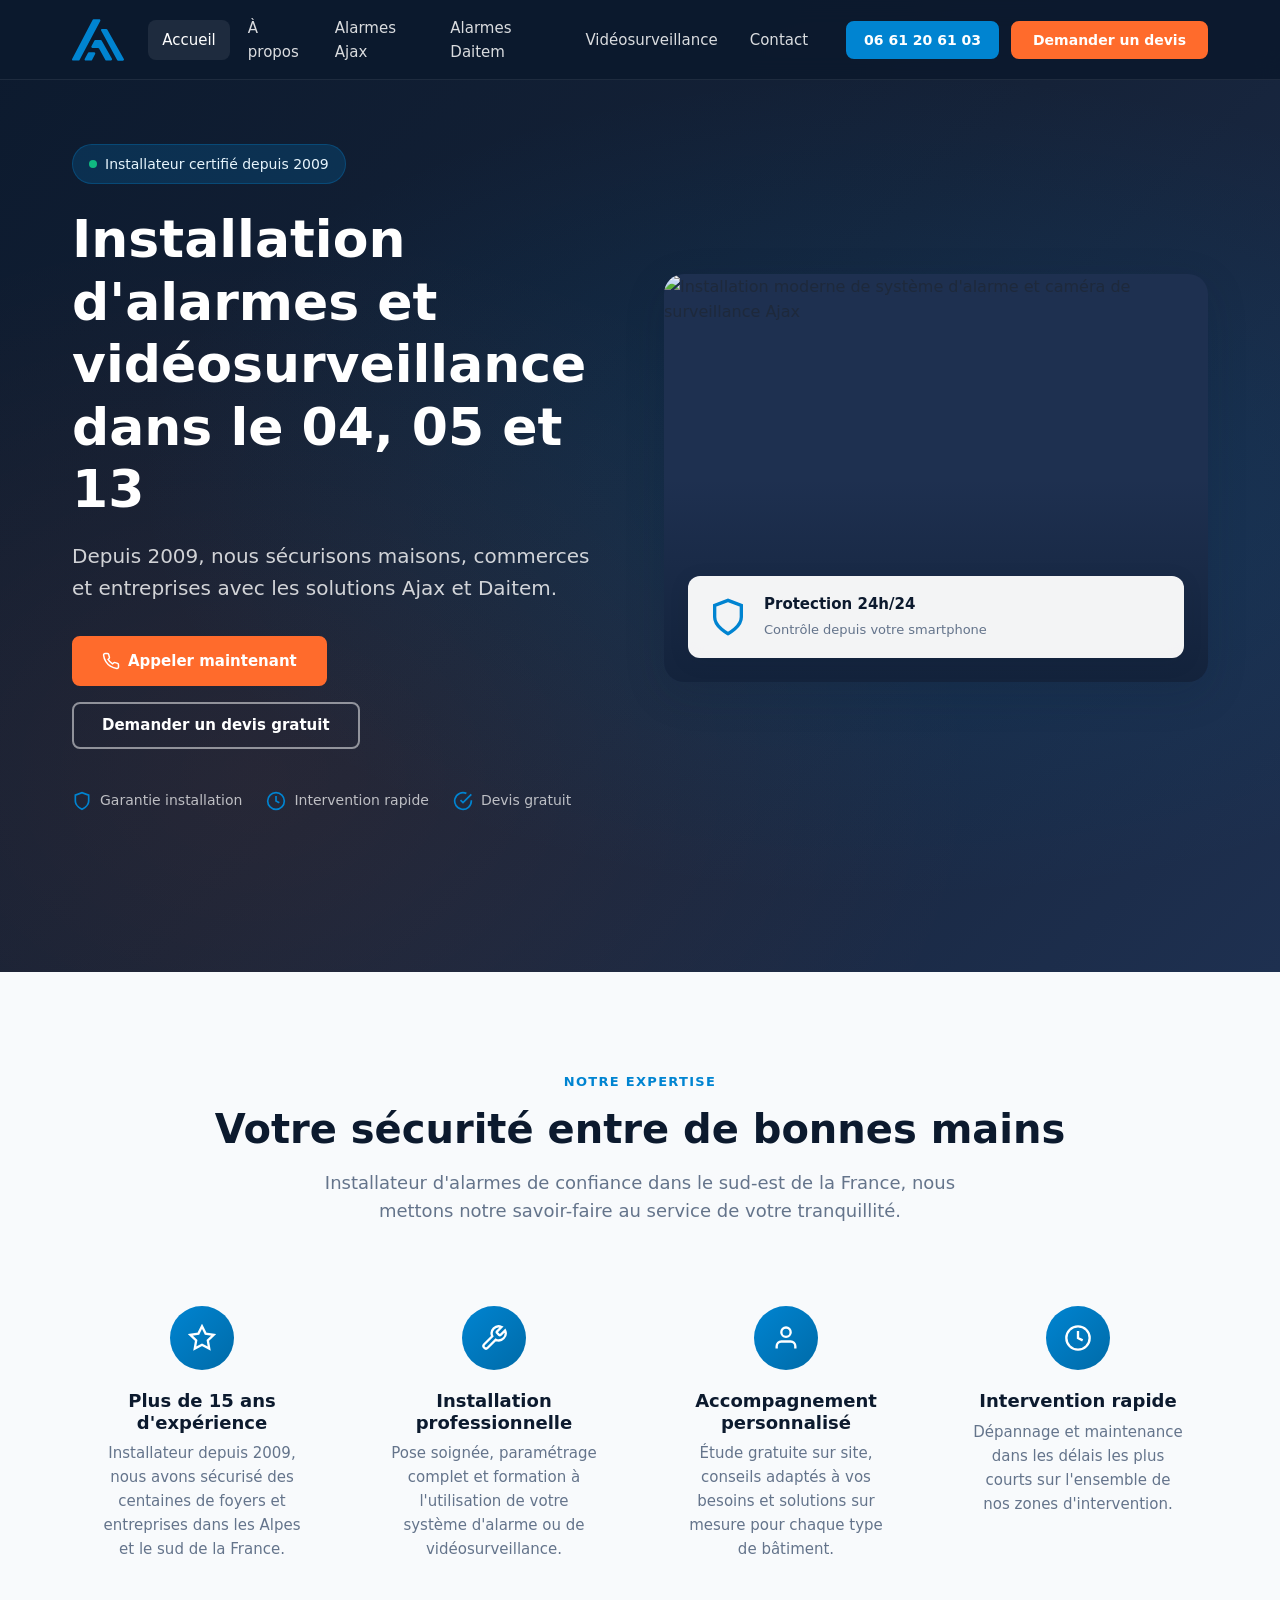
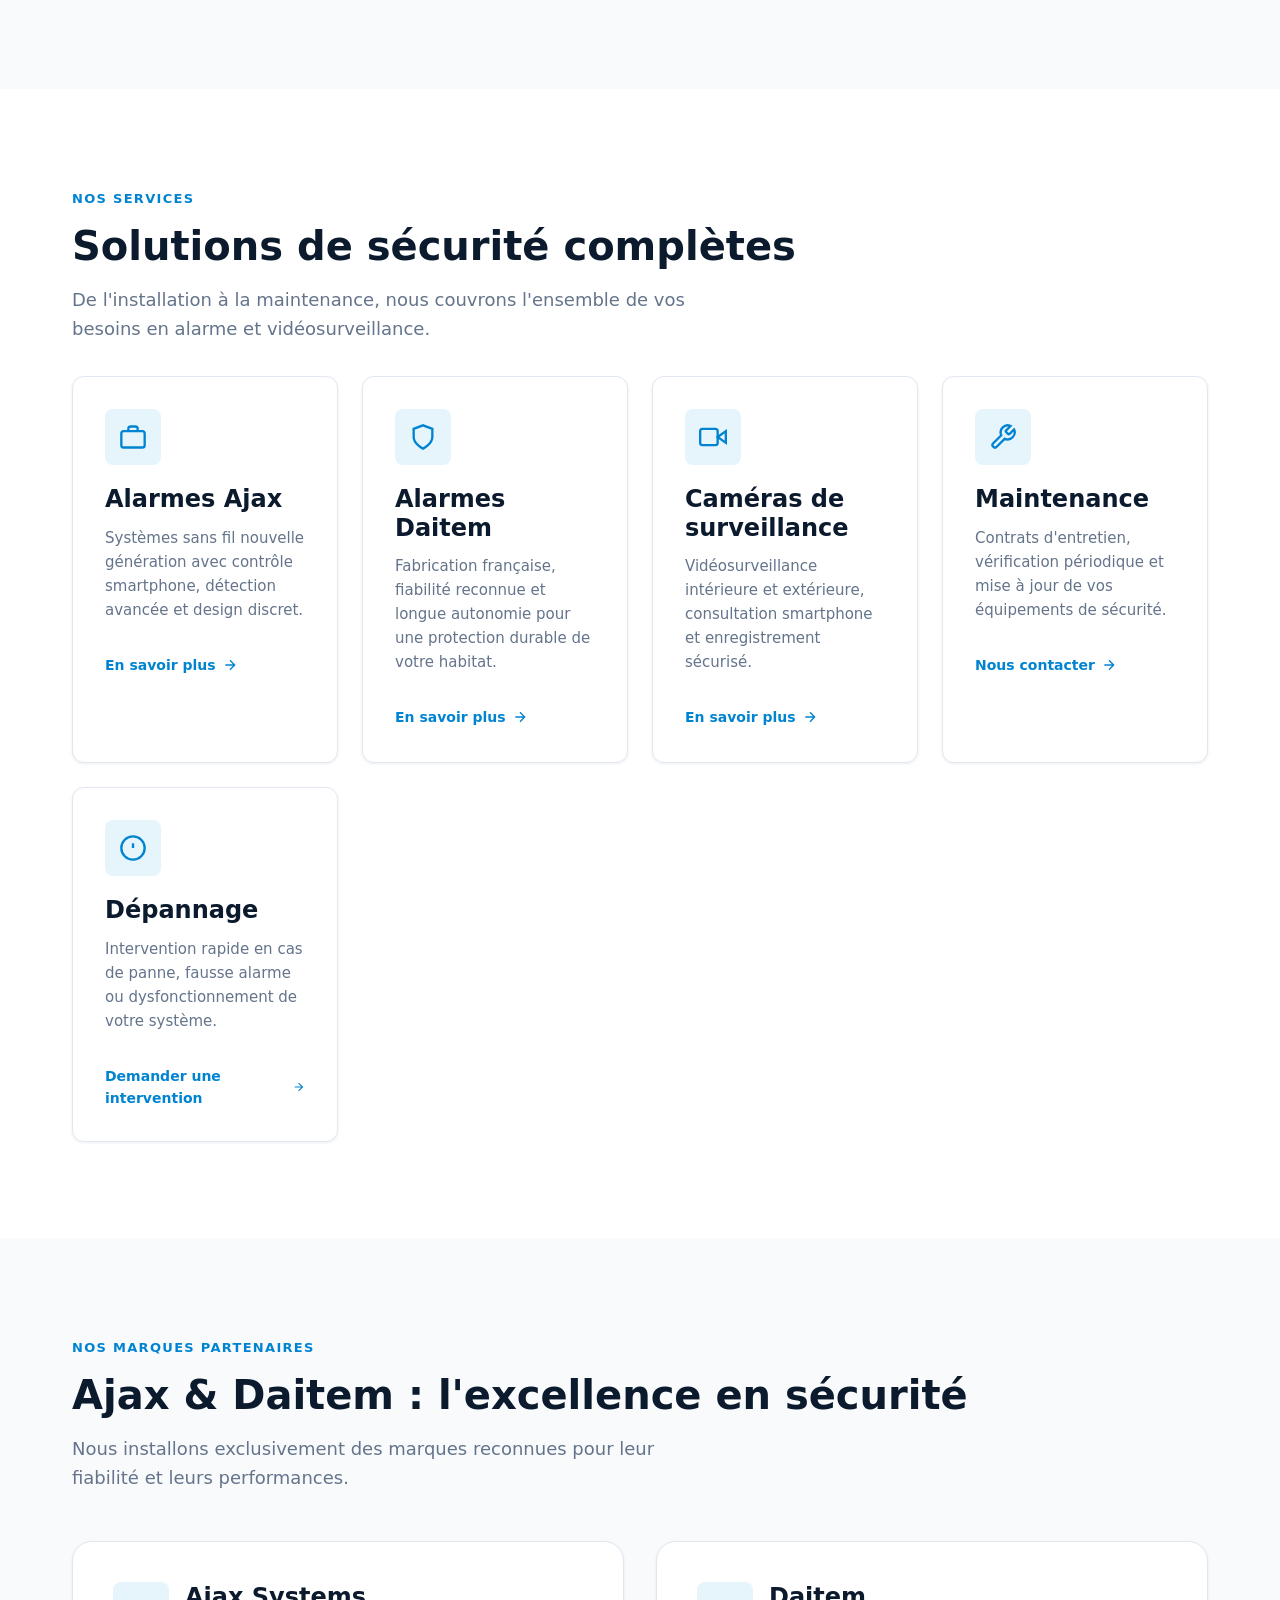
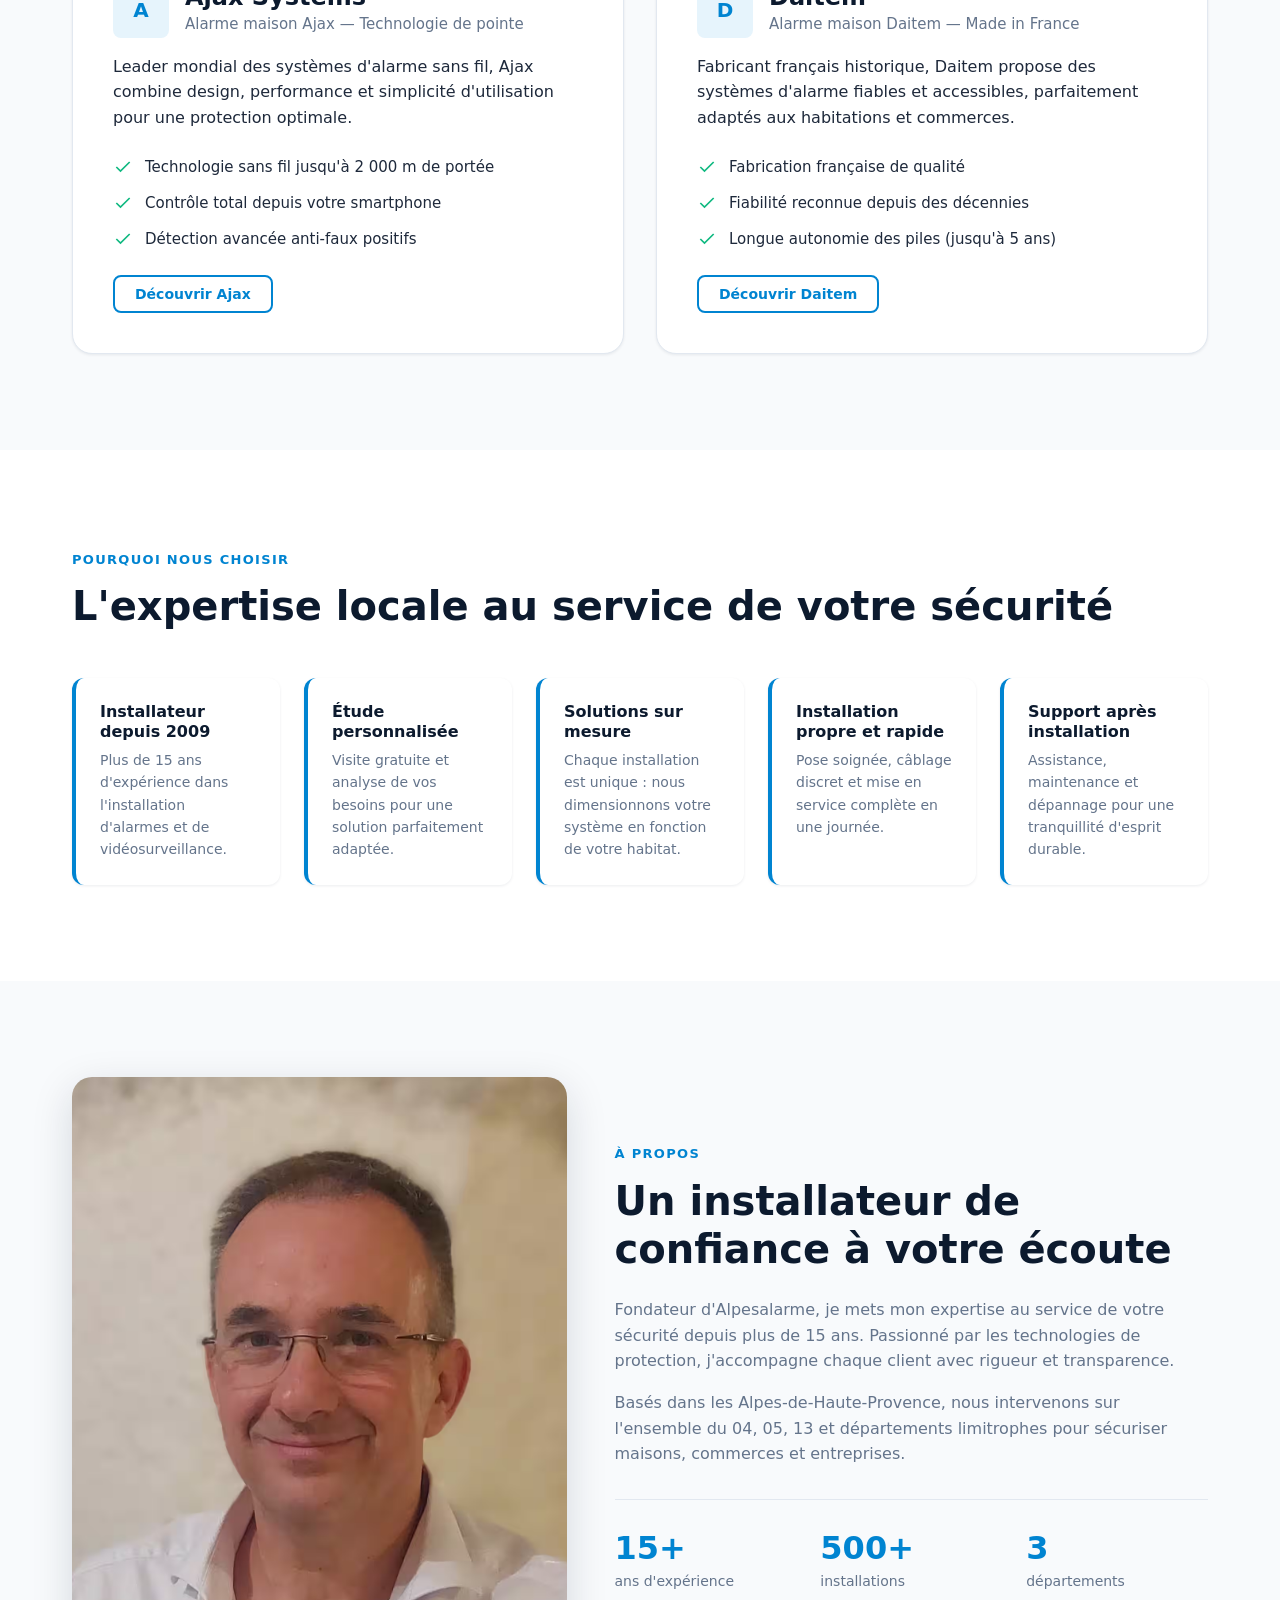
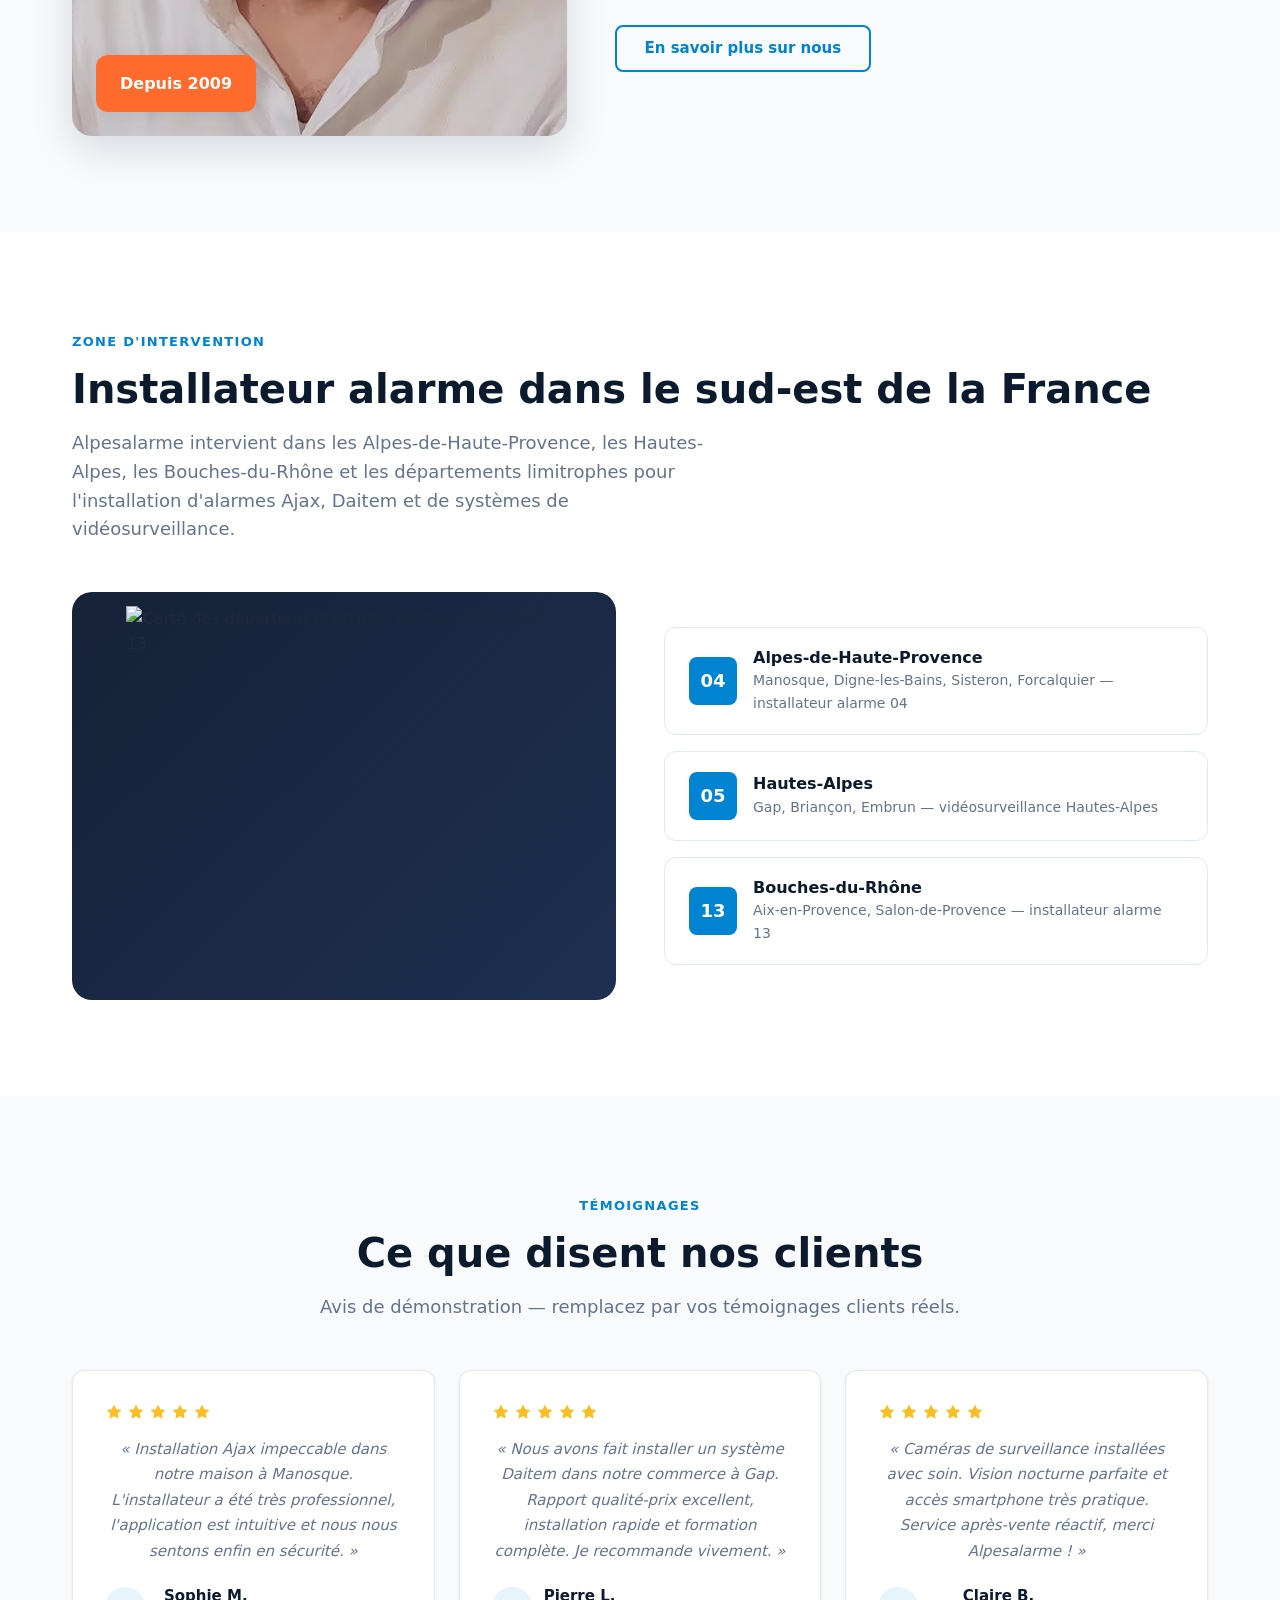
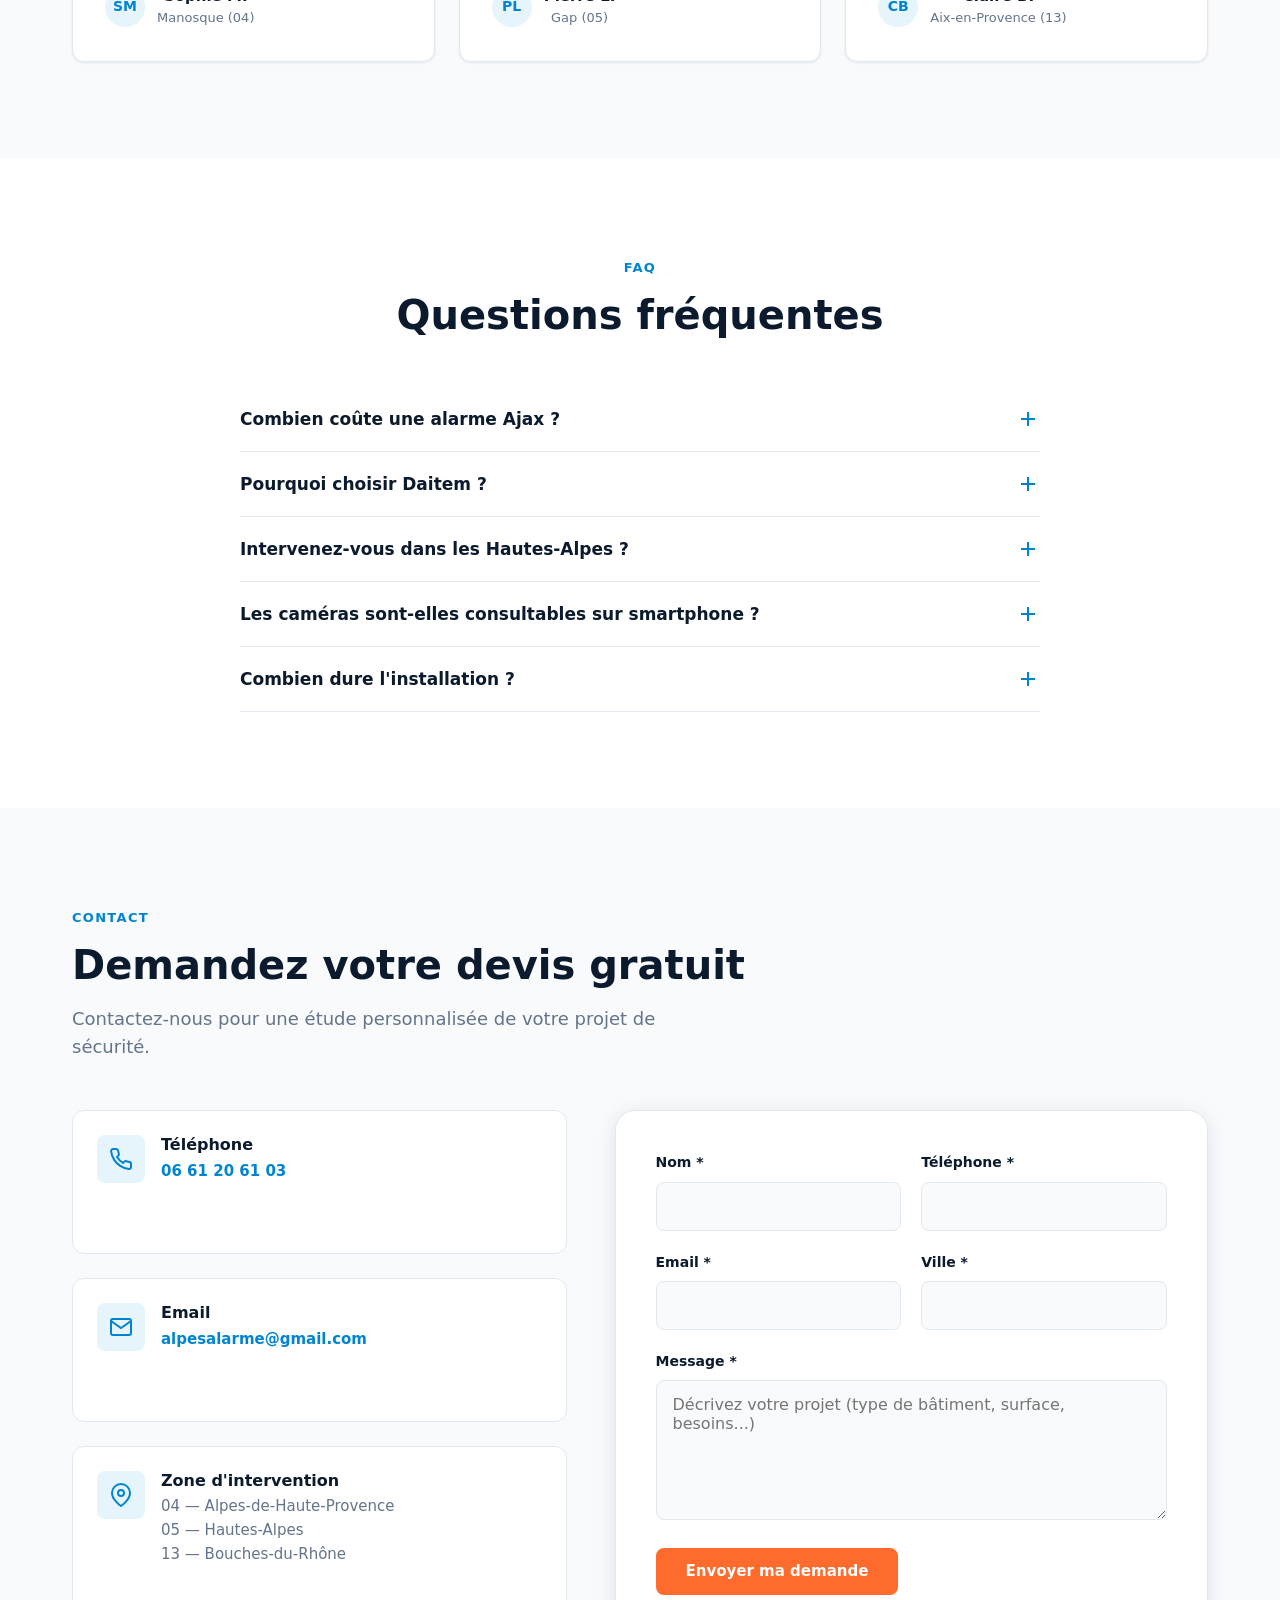
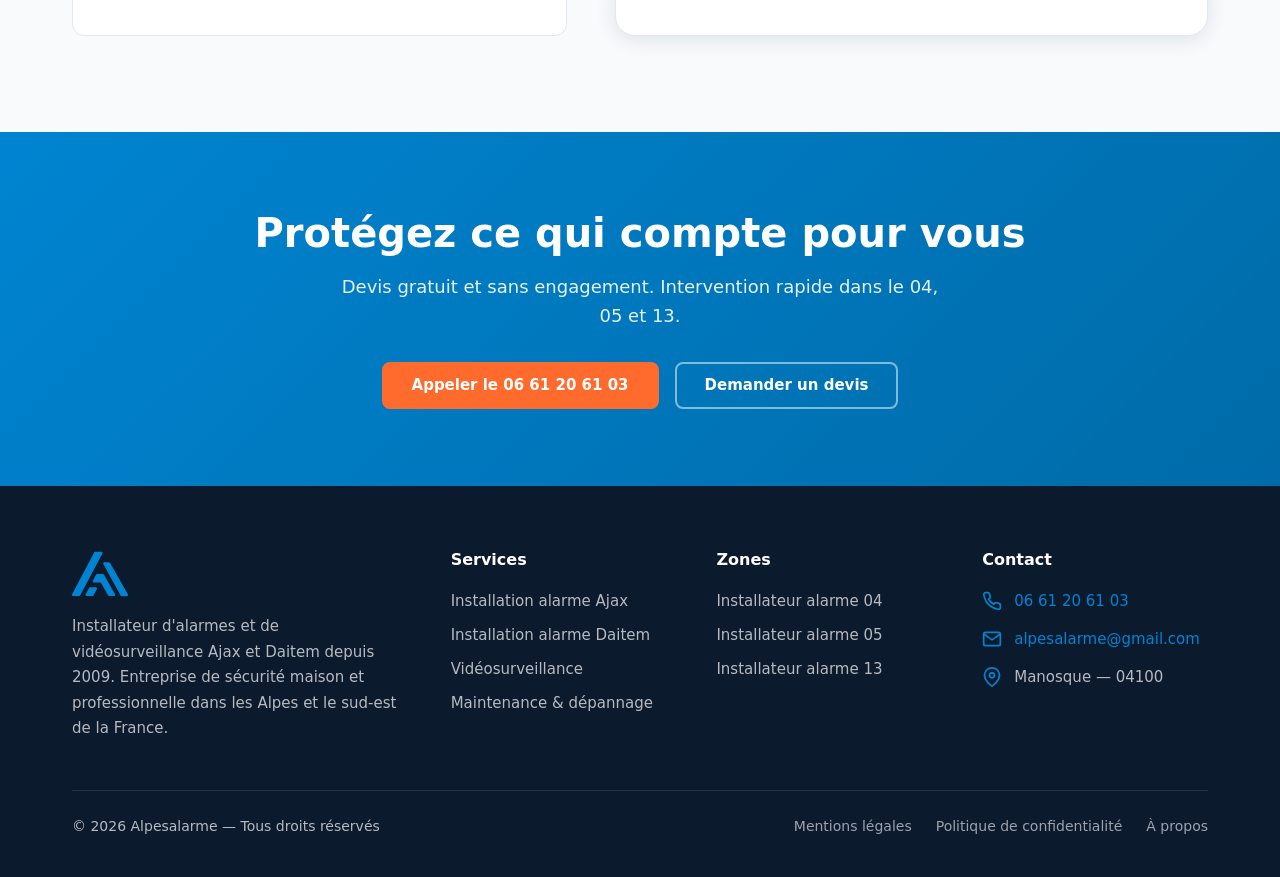
==== commit 6ad180dd: "chore(2026)" ====
--- a/index.html
+++ b/index.html
@@ -893,7 +893,7 @@
                 </div>
             </div>
             <div class="footer__bottom">
-                <p>&copy; 2025 Alpesalarme — Tous droits réservés</p>
+                <p>&copy; 2026 Alpesalarme — Tous droits réservés</p>
                 <nav class="footer__legal" aria-label="Liens légaux">
                     <a href="mentions-legales.html">Mentions légales</a>
                     <a href="politique-confidentialite.html">Politique de confidentialité</a>
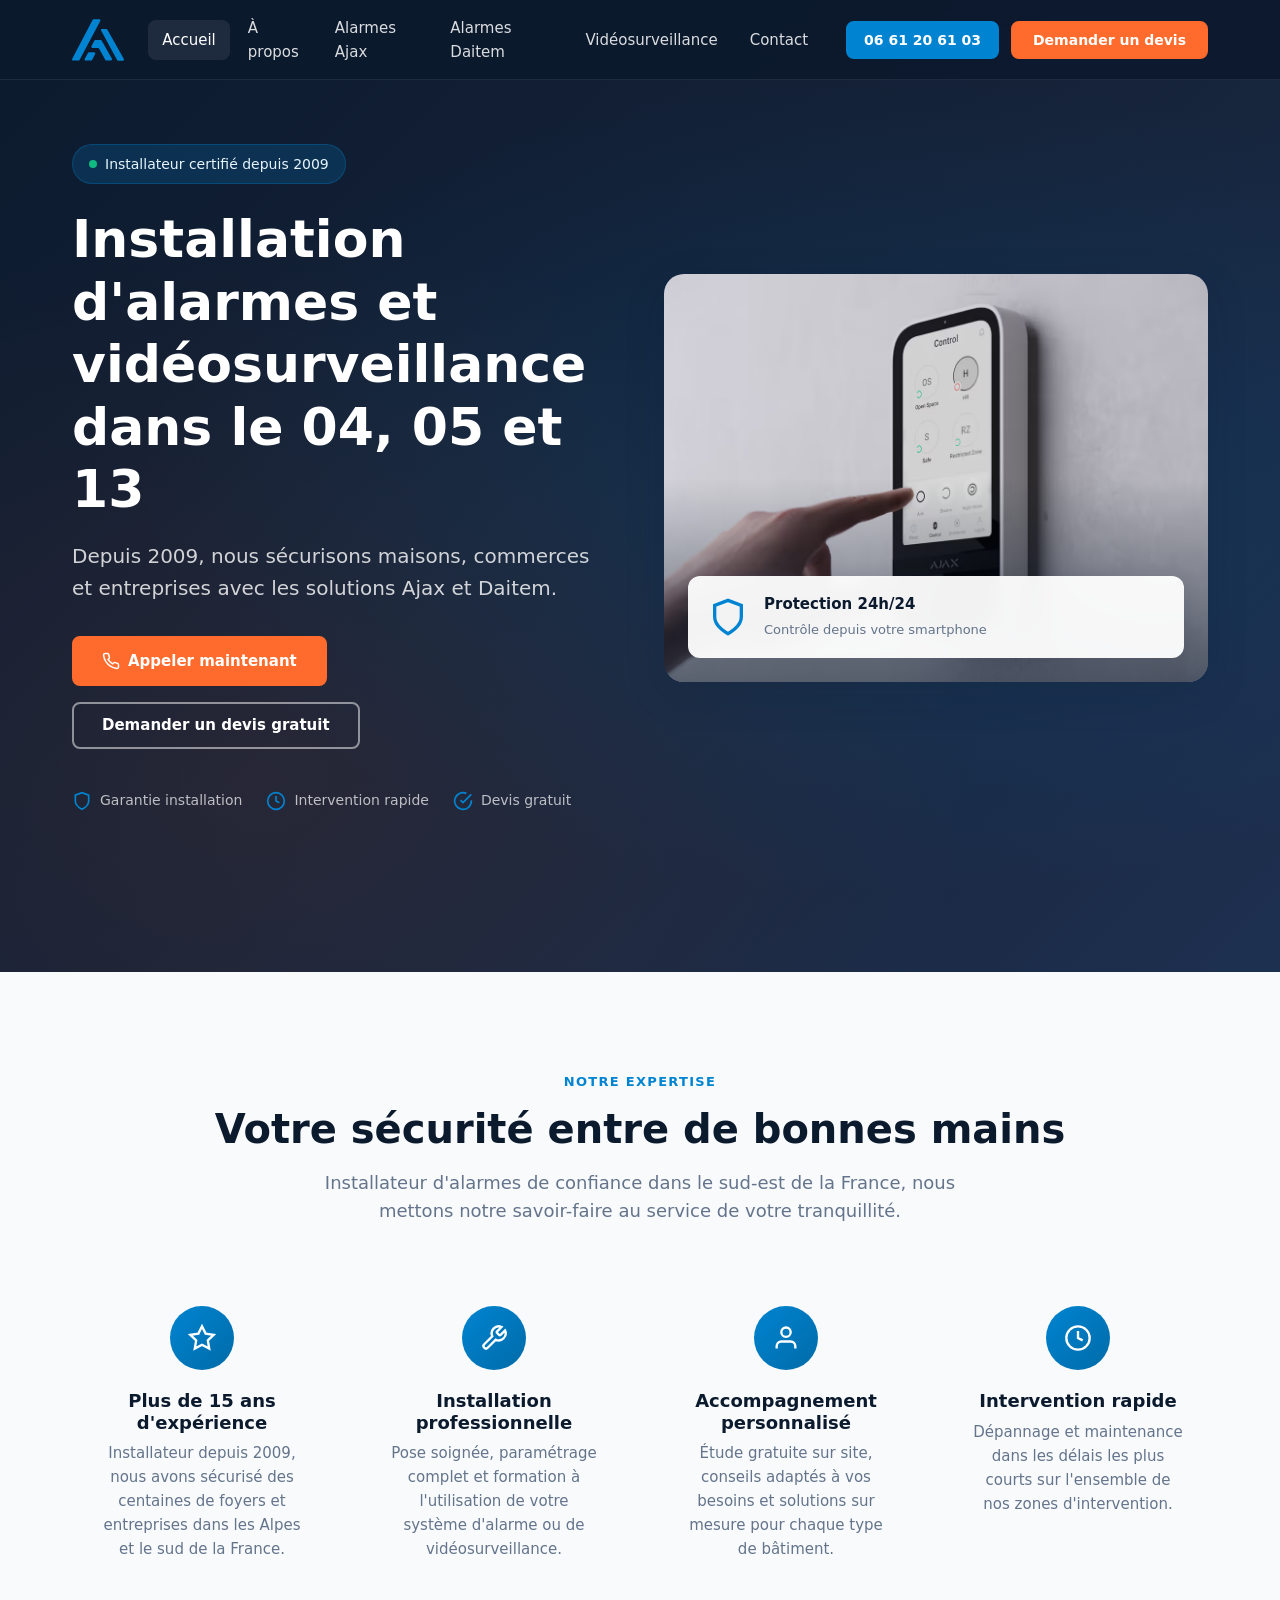
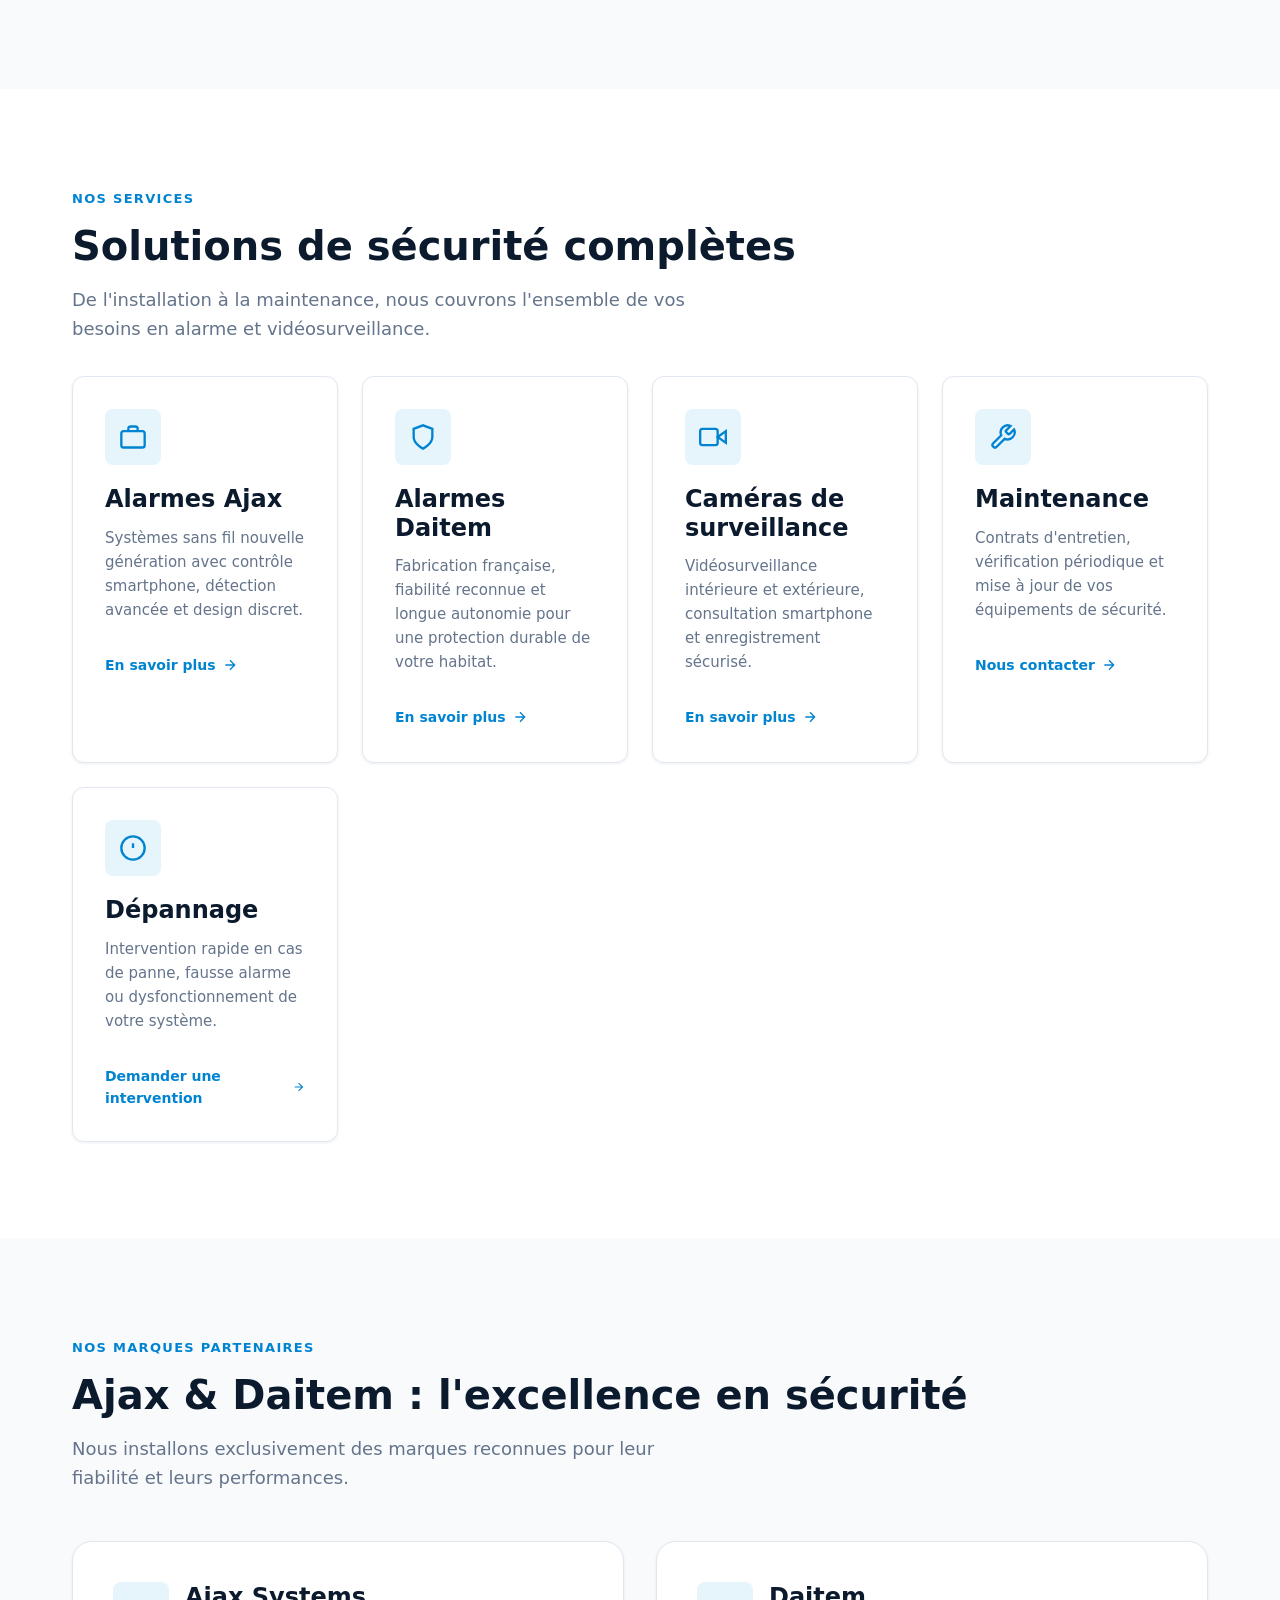
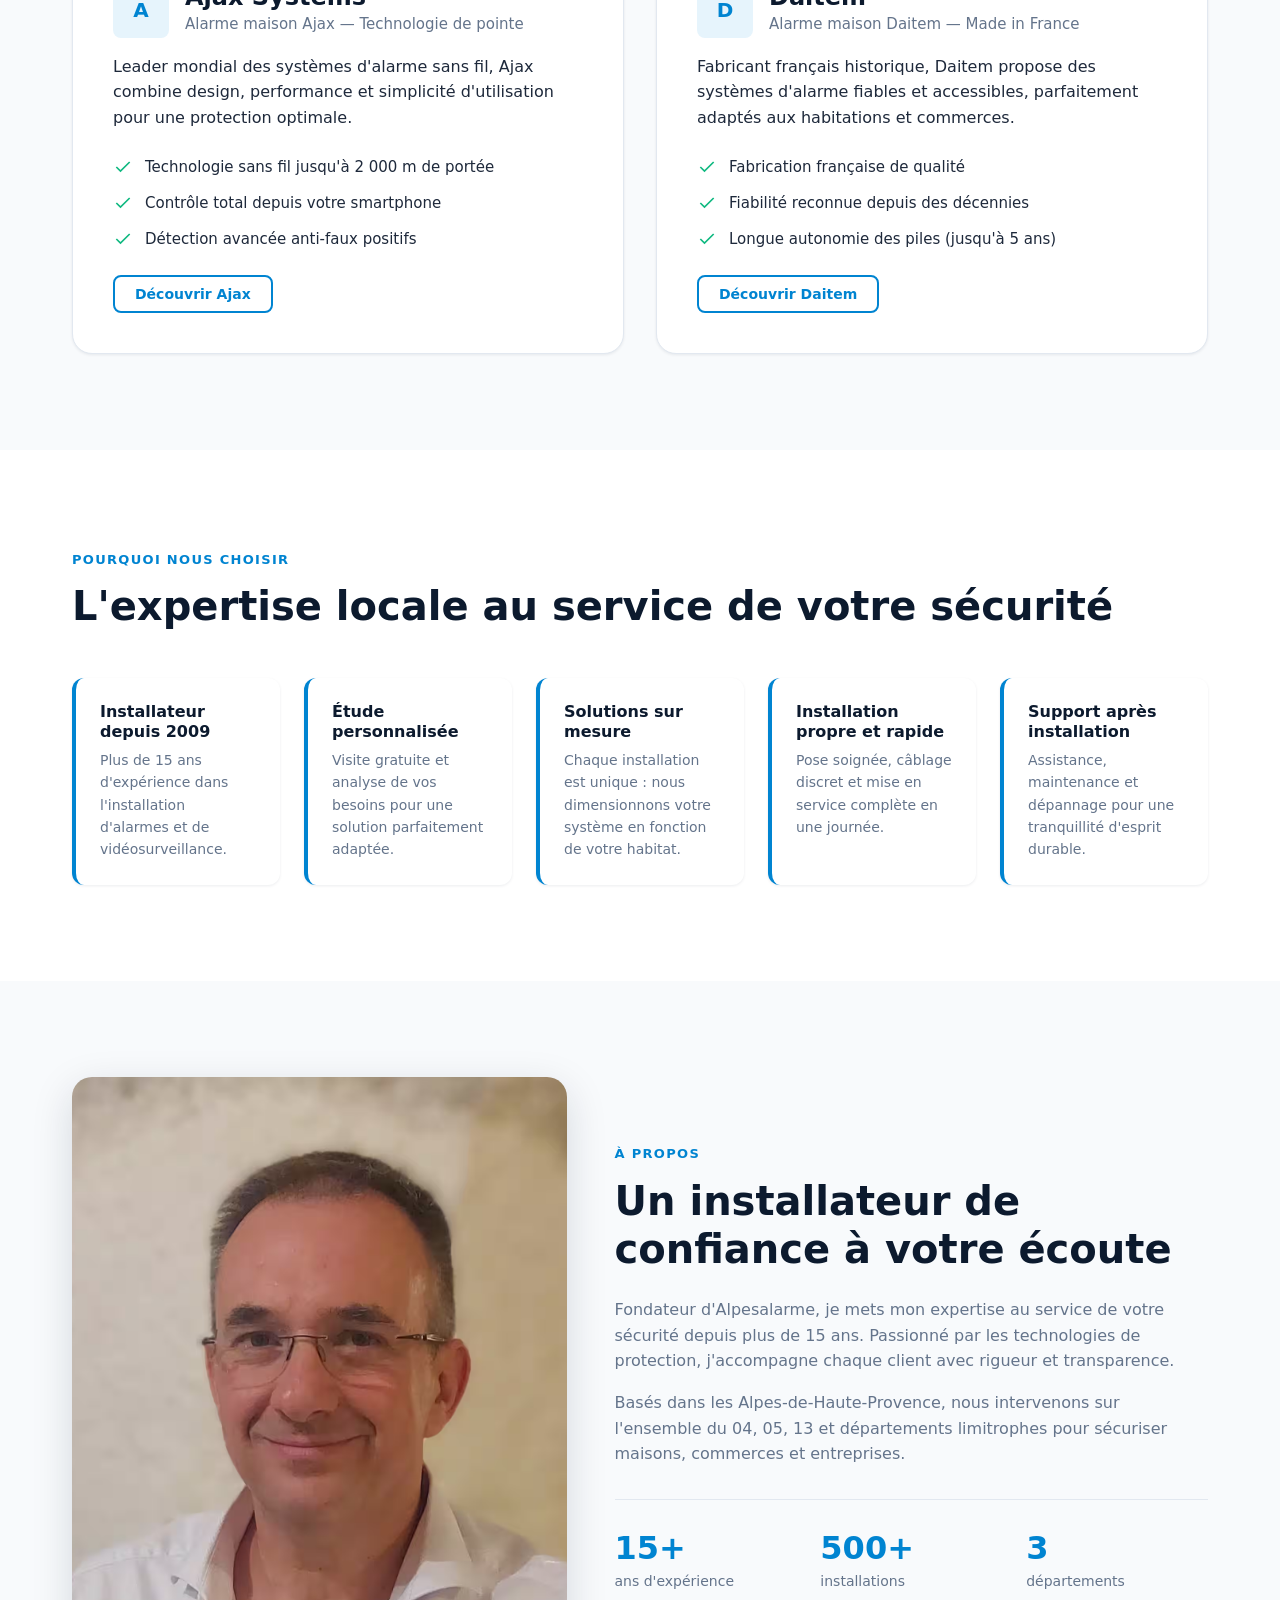
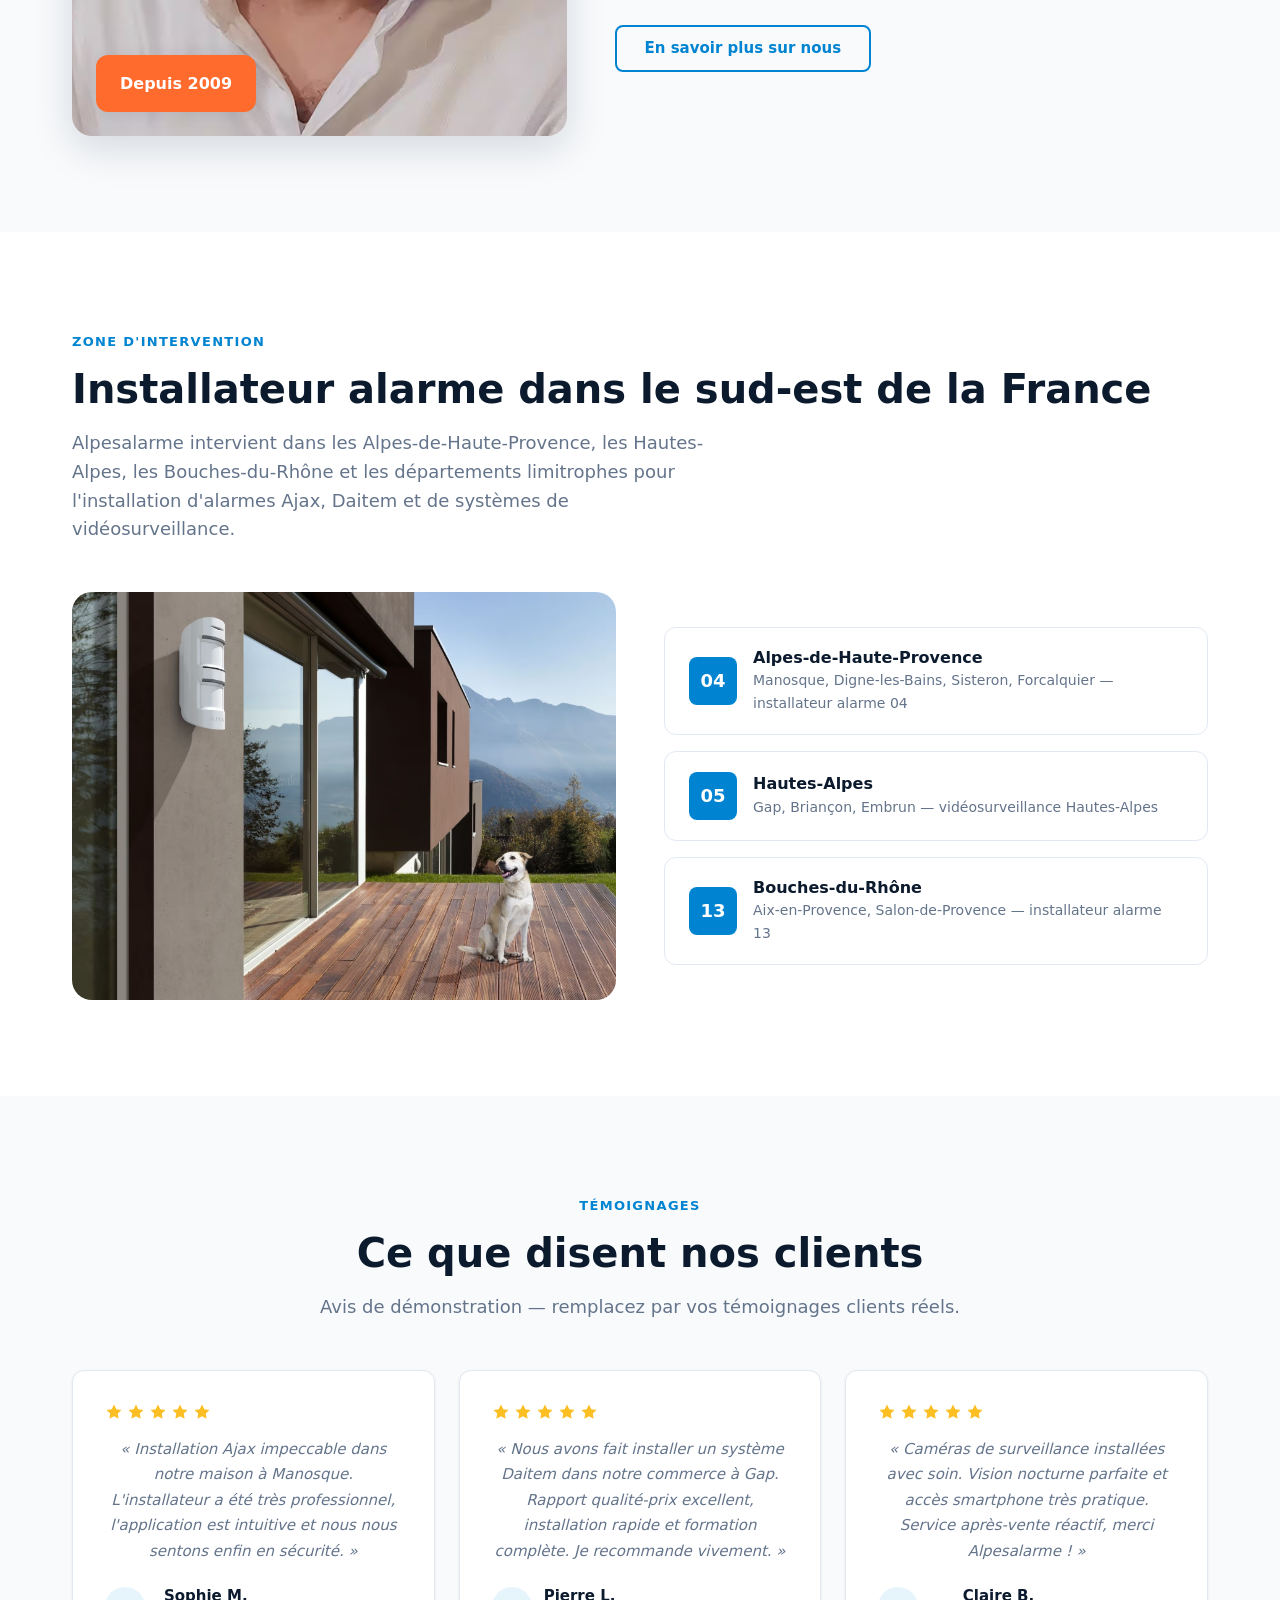
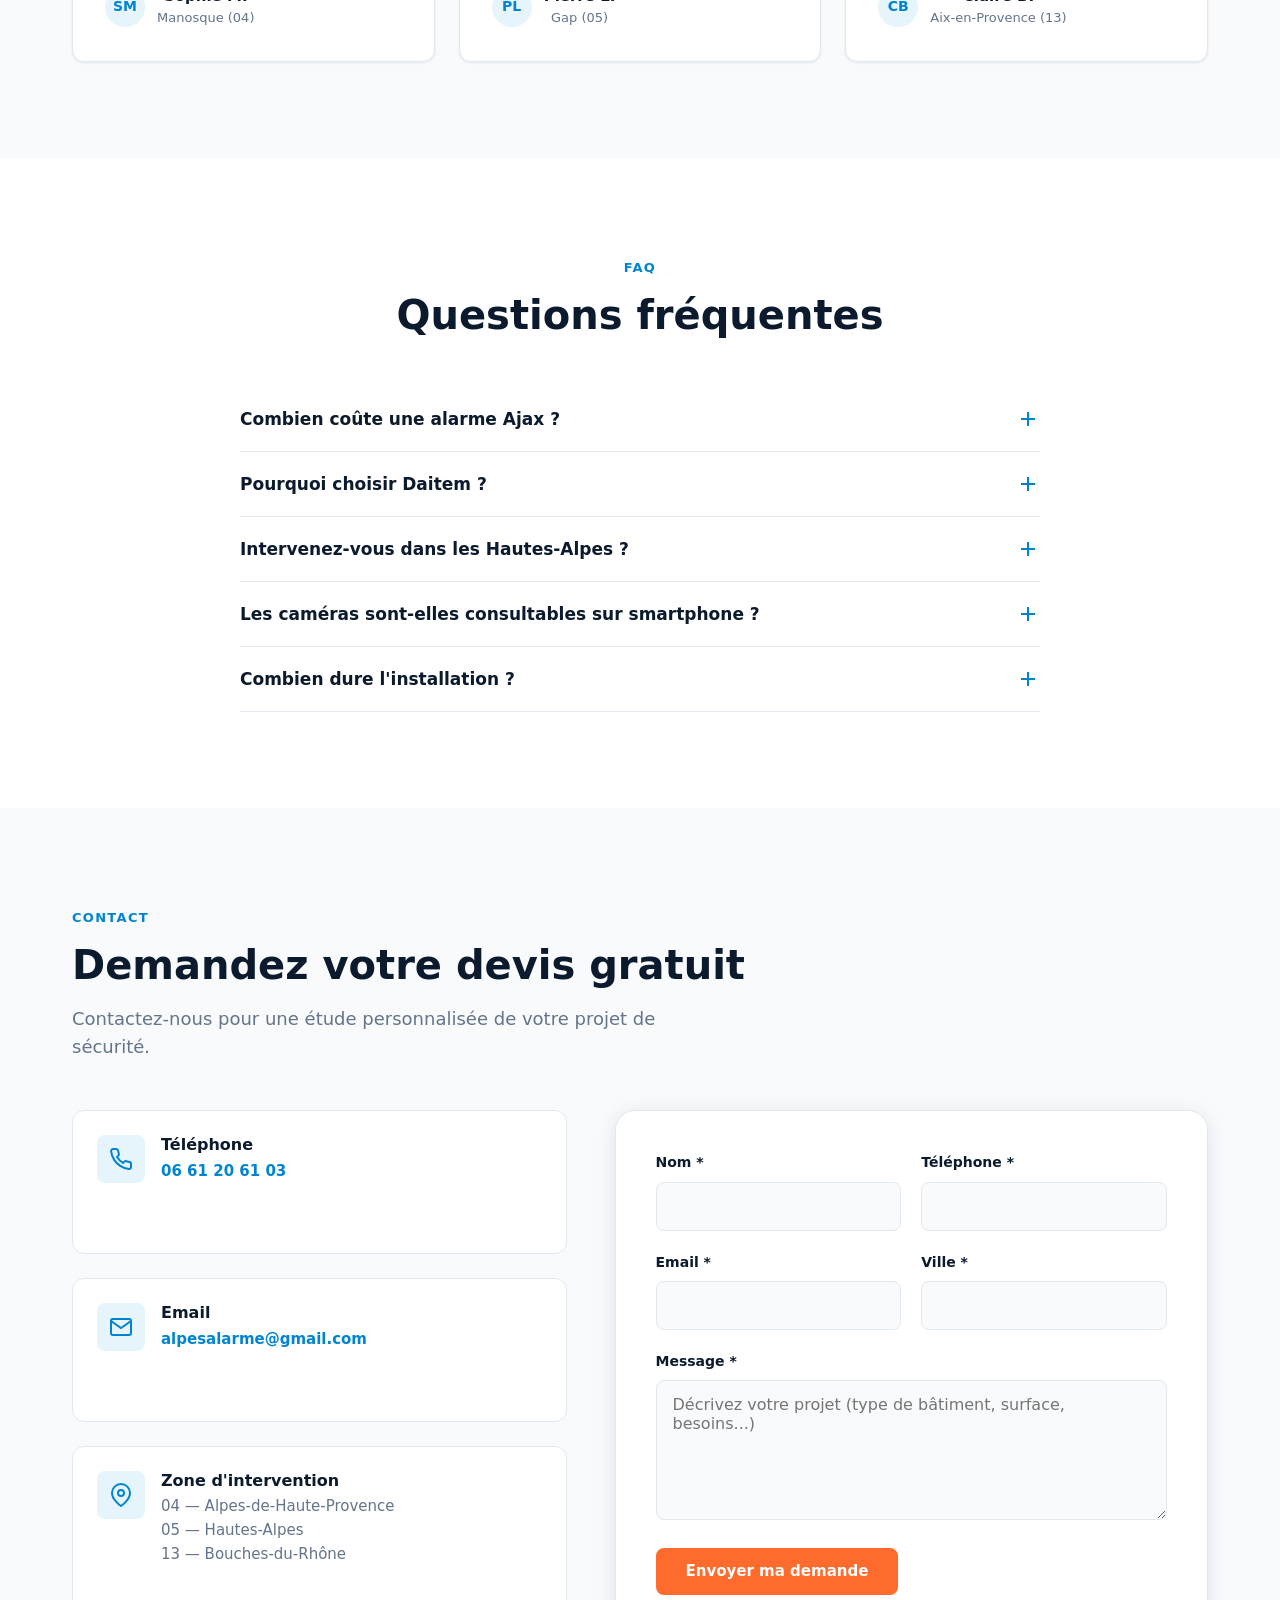
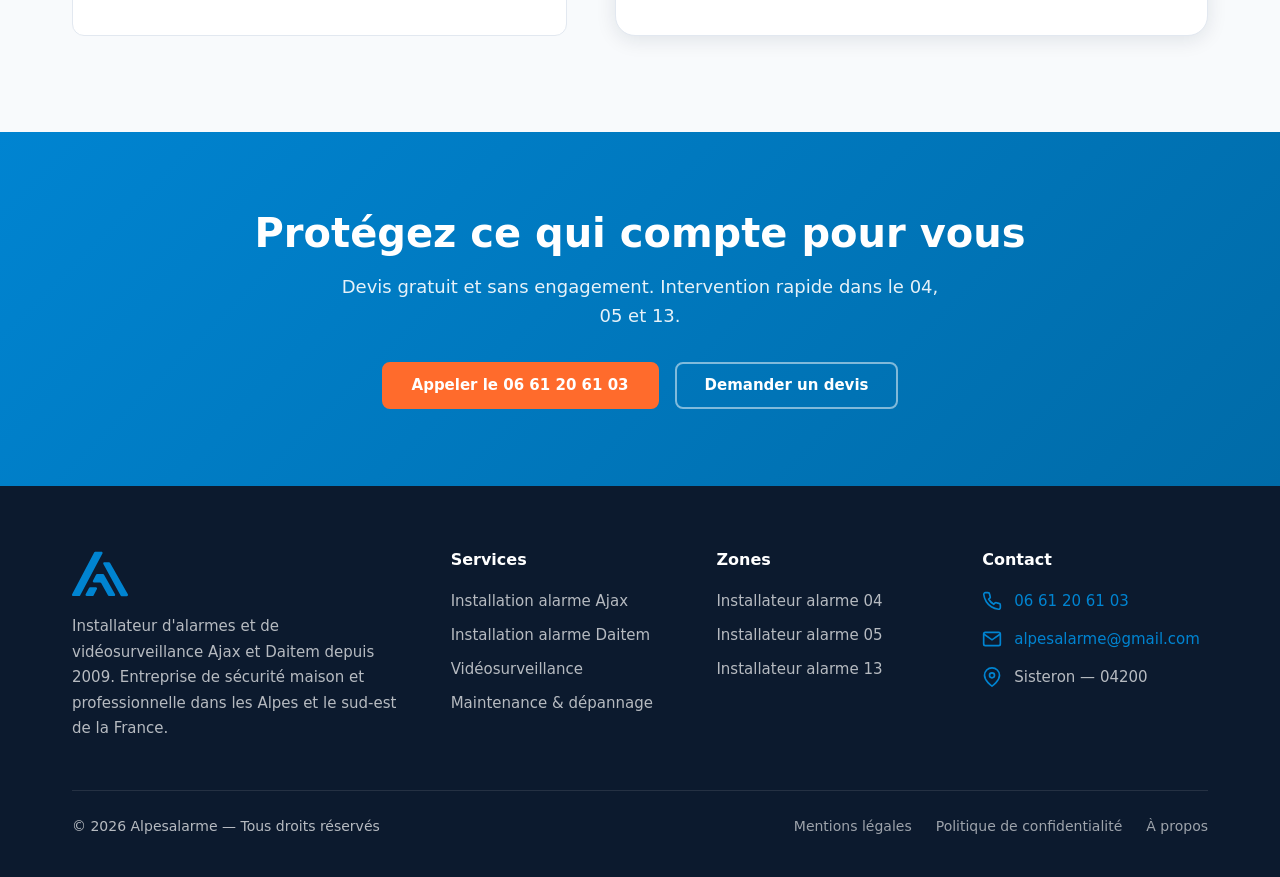
==== commit a64a95d3: "feat(Form): add api" ====
--- a/index.html
+++ b/index.html
@@ -205,7 +205,7 @@
                 </div>
                 <div class="hero__visual reveal">
                     <div class="hero__image-wrapper">
-                        <img src="assets/hero-security.svg"
+                        <img src="assets/ajax.avif"
                             alt="Installation moderne de système d'alarme et caméra de surveillance Ajax" width="800"
                             height="600" fetchpriority="high">
                         <div class="hero__image-overlay" aria-hidden="true"></div>
@@ -518,8 +518,8 @@
                     Ajax, Daitem et de systèmes de vidéosurveillance.</p>
                 <div class="zone">
                     <div class="zone__map reveal" aria-hidden="true">
-                        <img src="assets/zone-map.svg" alt="Carte des départements d'intervention : 04, 05 et 13"
-                            width="400" height="350" loading="lazy">
+                        <img src="assets/radar.avif" alt="Carte des départements d'intervention : 04, 05 et 13"
+                            style="height: 100%; width: auto; object-fit: cover;" loading="lazy">
                     </div>
                     <div class="zone__departments">
                         <a href="installateur-alarme-04.html" class="zone__dept reveal">
@@ -790,7 +790,8 @@
                             </div>
                         </div>
                     </div>
-                    <form class="form contact-form reveal" action="contact.html" method="get" novalidate>
+                    <form class="form contact-form reveal" action="https://formspree.io/f/xzzkjnpq" method="post"
+                        novalidate>
                         <div class="form__success" role="status" aria-live="polite"></div>
                         <div class="form__row">
                             <div class="form__group">
@@ -888,7 +889,7 @@
                             <path d="M21 10c0 7-9 13-9 13s-9-6-9-13a9 9 0 0 1 18 0z" />
                             <circle cx="12" cy="10" r="3" />
                         </svg>
-                        <span>Manosque — 04100</span>
+                        <span>Sisteron — 04200</span>
                     </div>
                 </div>
             </div>
--- a/css/main.css
+++ b/css/main.css
@@ -147,7 +147,7 @@
   padding-block: clamp(4rem, 8vw, 6rem);
 }
 
-section:nth-child(even) {
+section:nth-child(even):not(.cta-banner) {
   background: var(--color-gray-50);
 }
 
@@ -1205,7 +1205,7 @@
 }
 
 /* CTA bandeau */
-.cta-banner {
+section.cta-banner {
   background: linear-gradient(135deg, var(--color-primary) 0%, var(--color-primary-dark) 100%);
   color: var(--color-white);
   text-align: center;
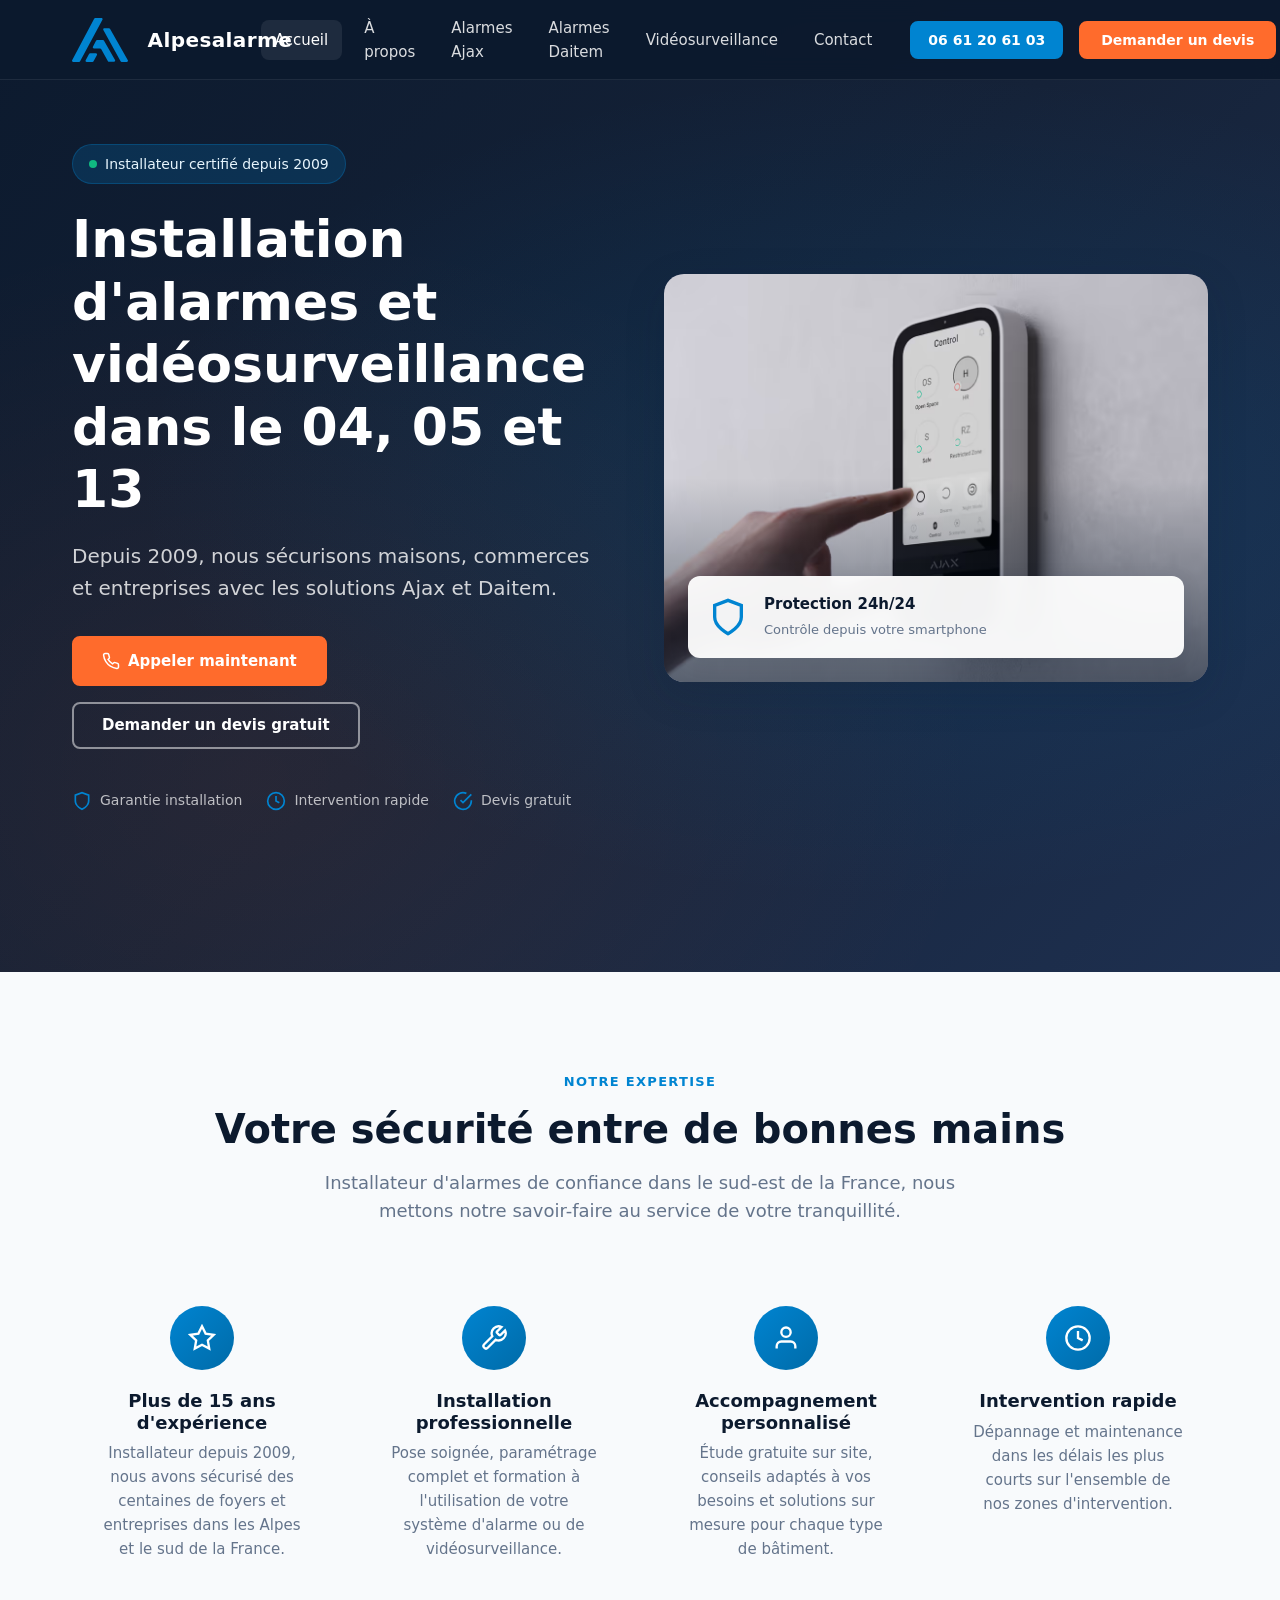
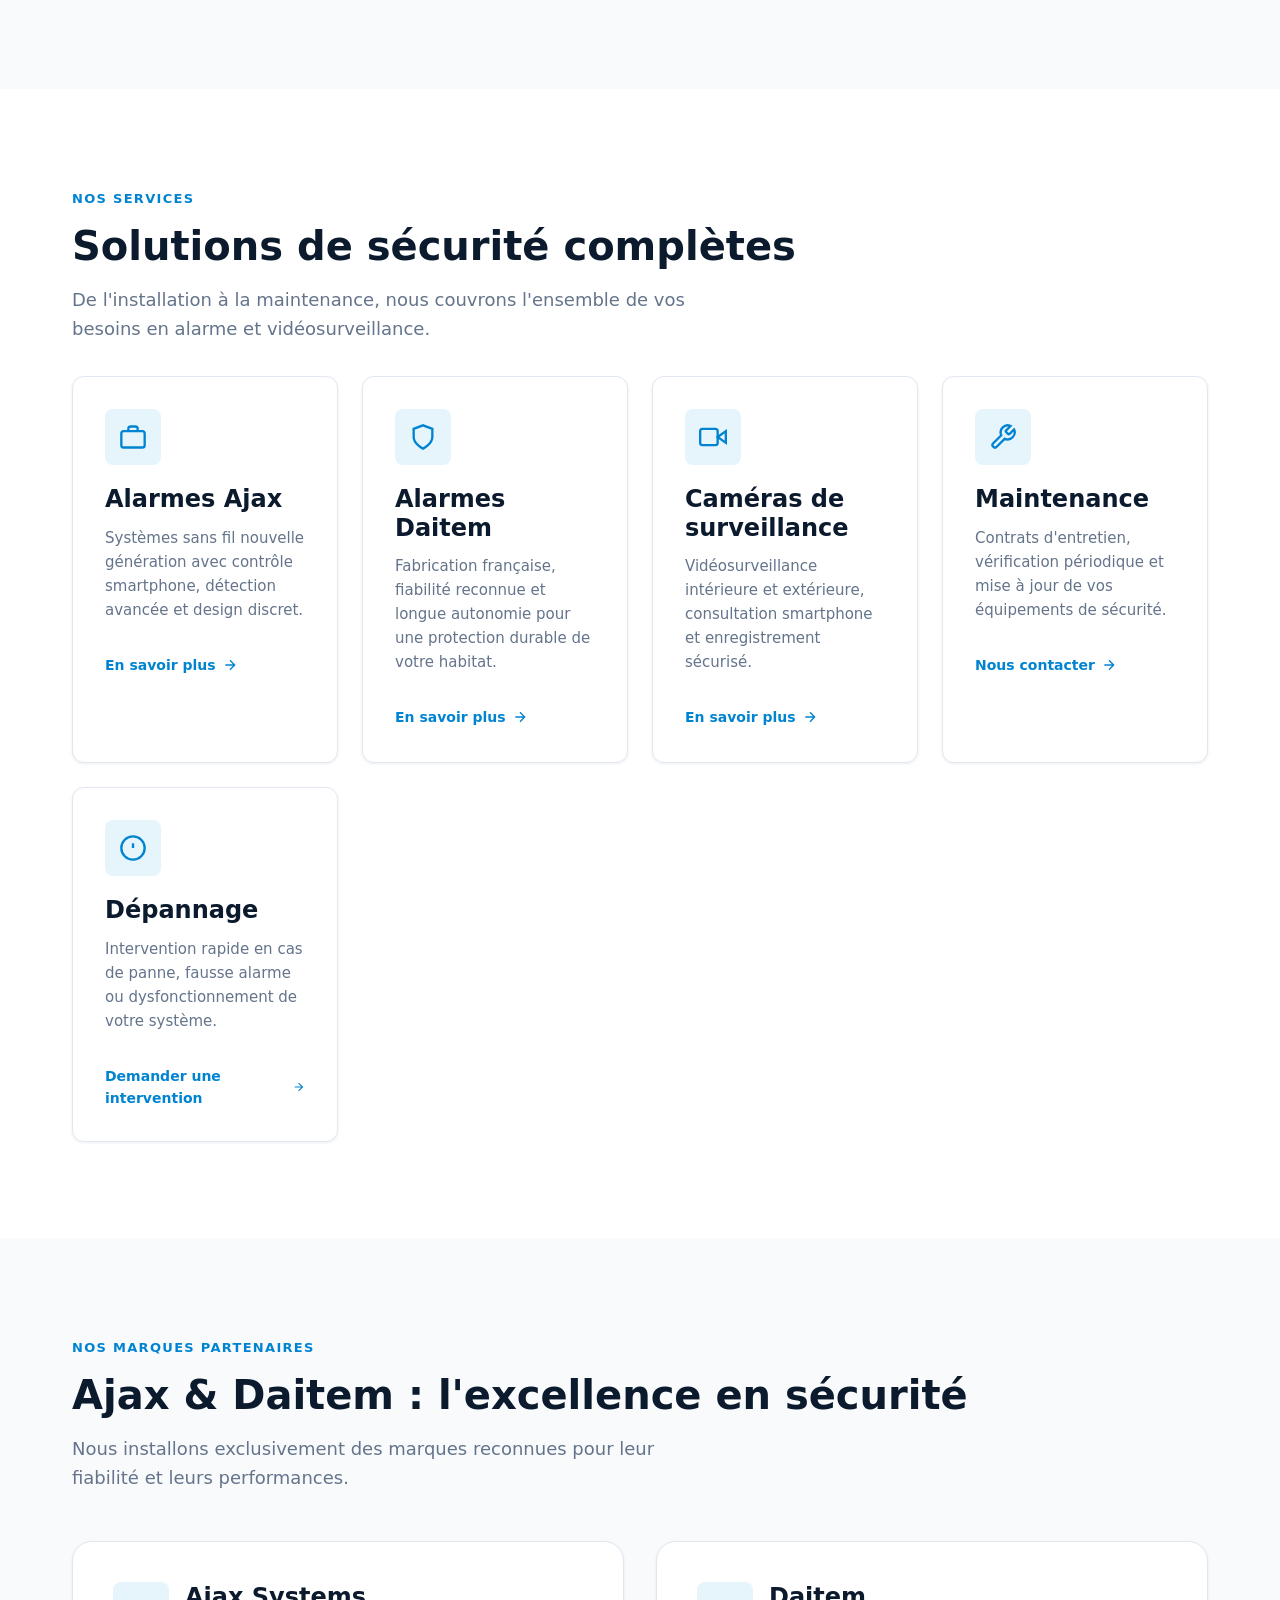
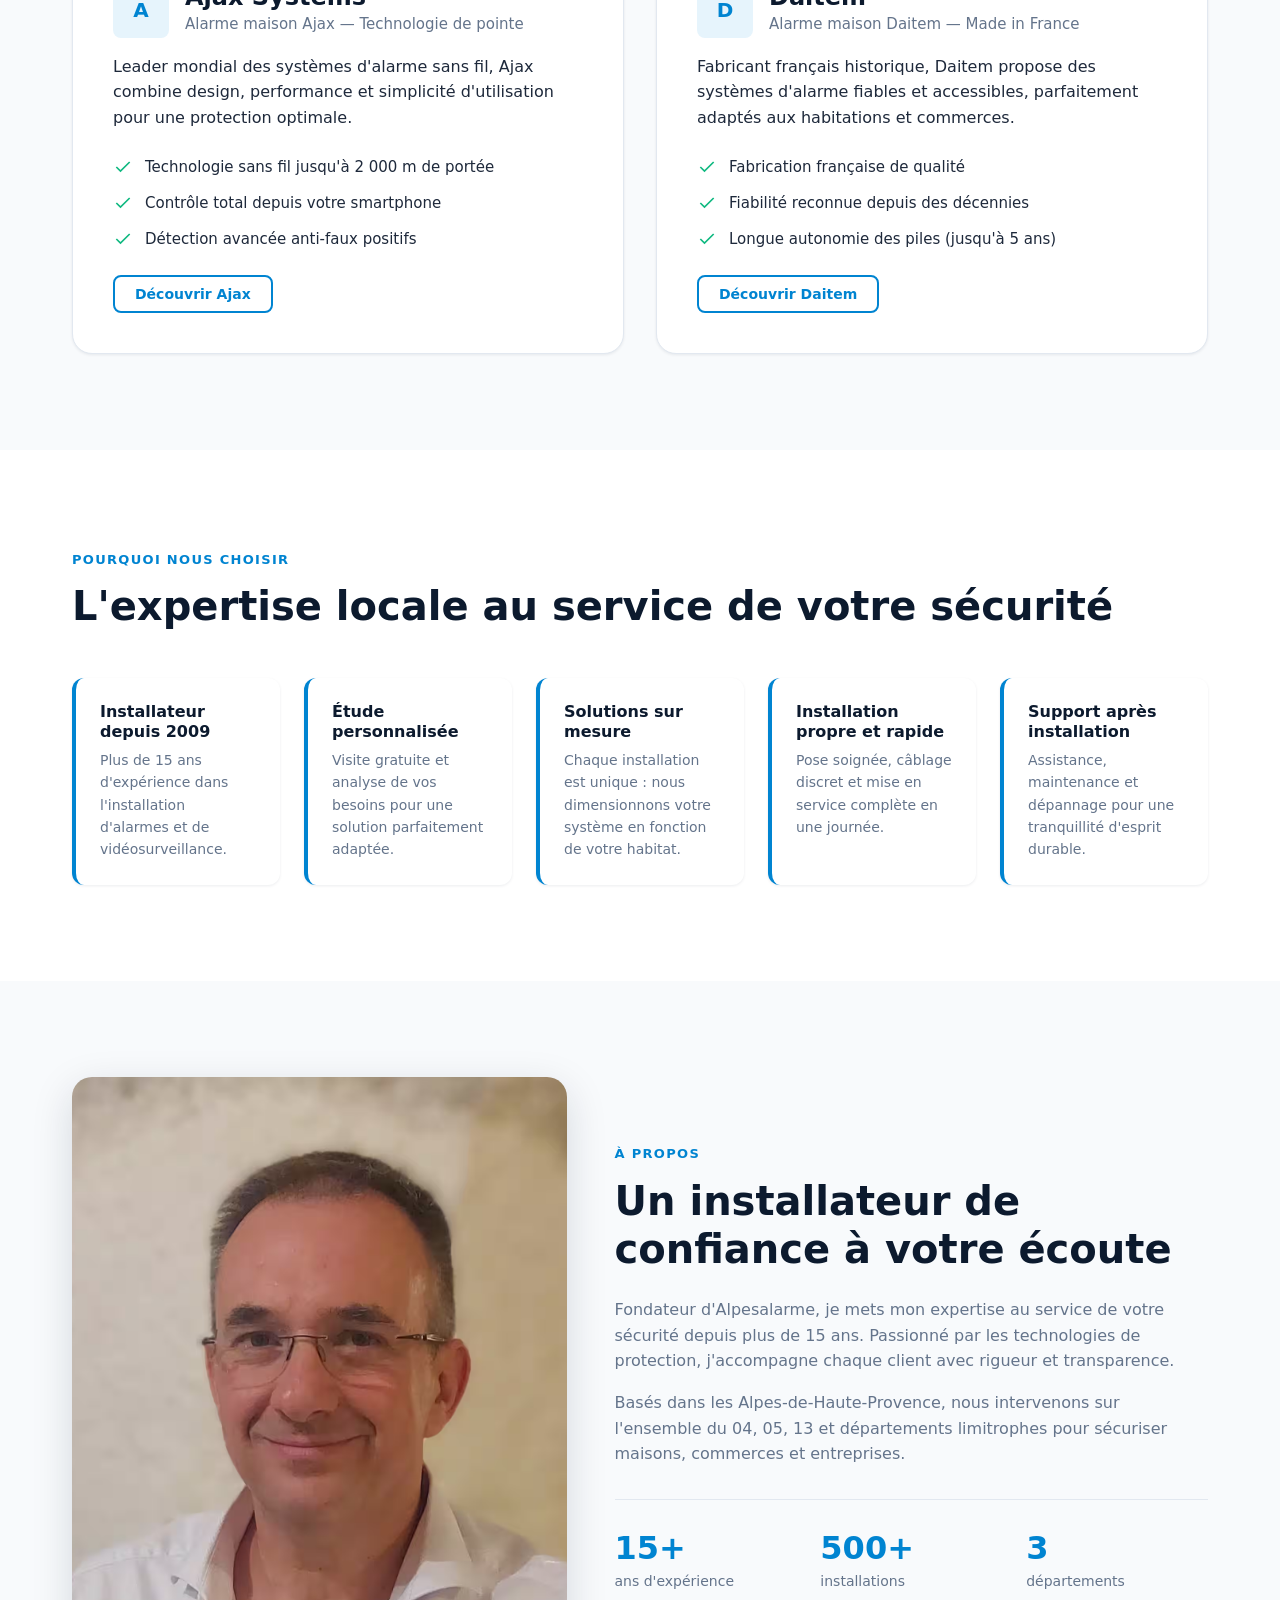
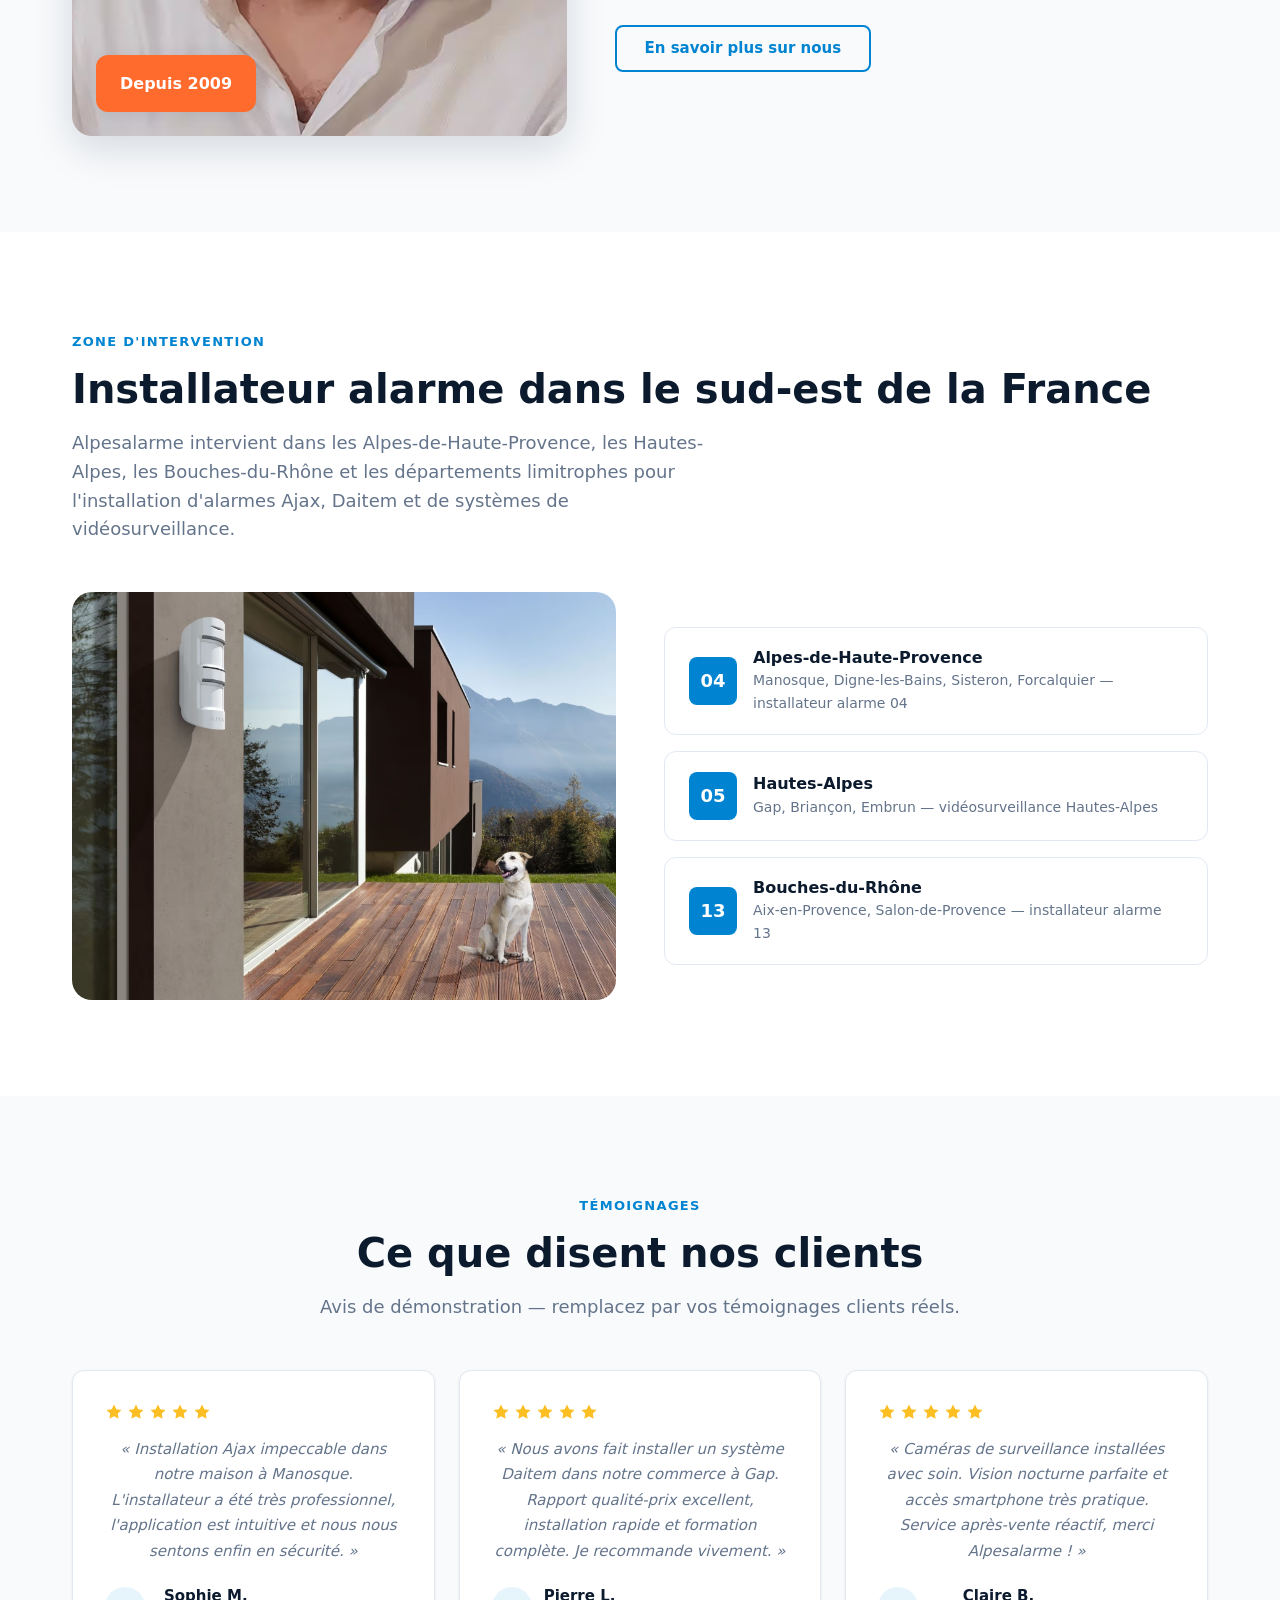
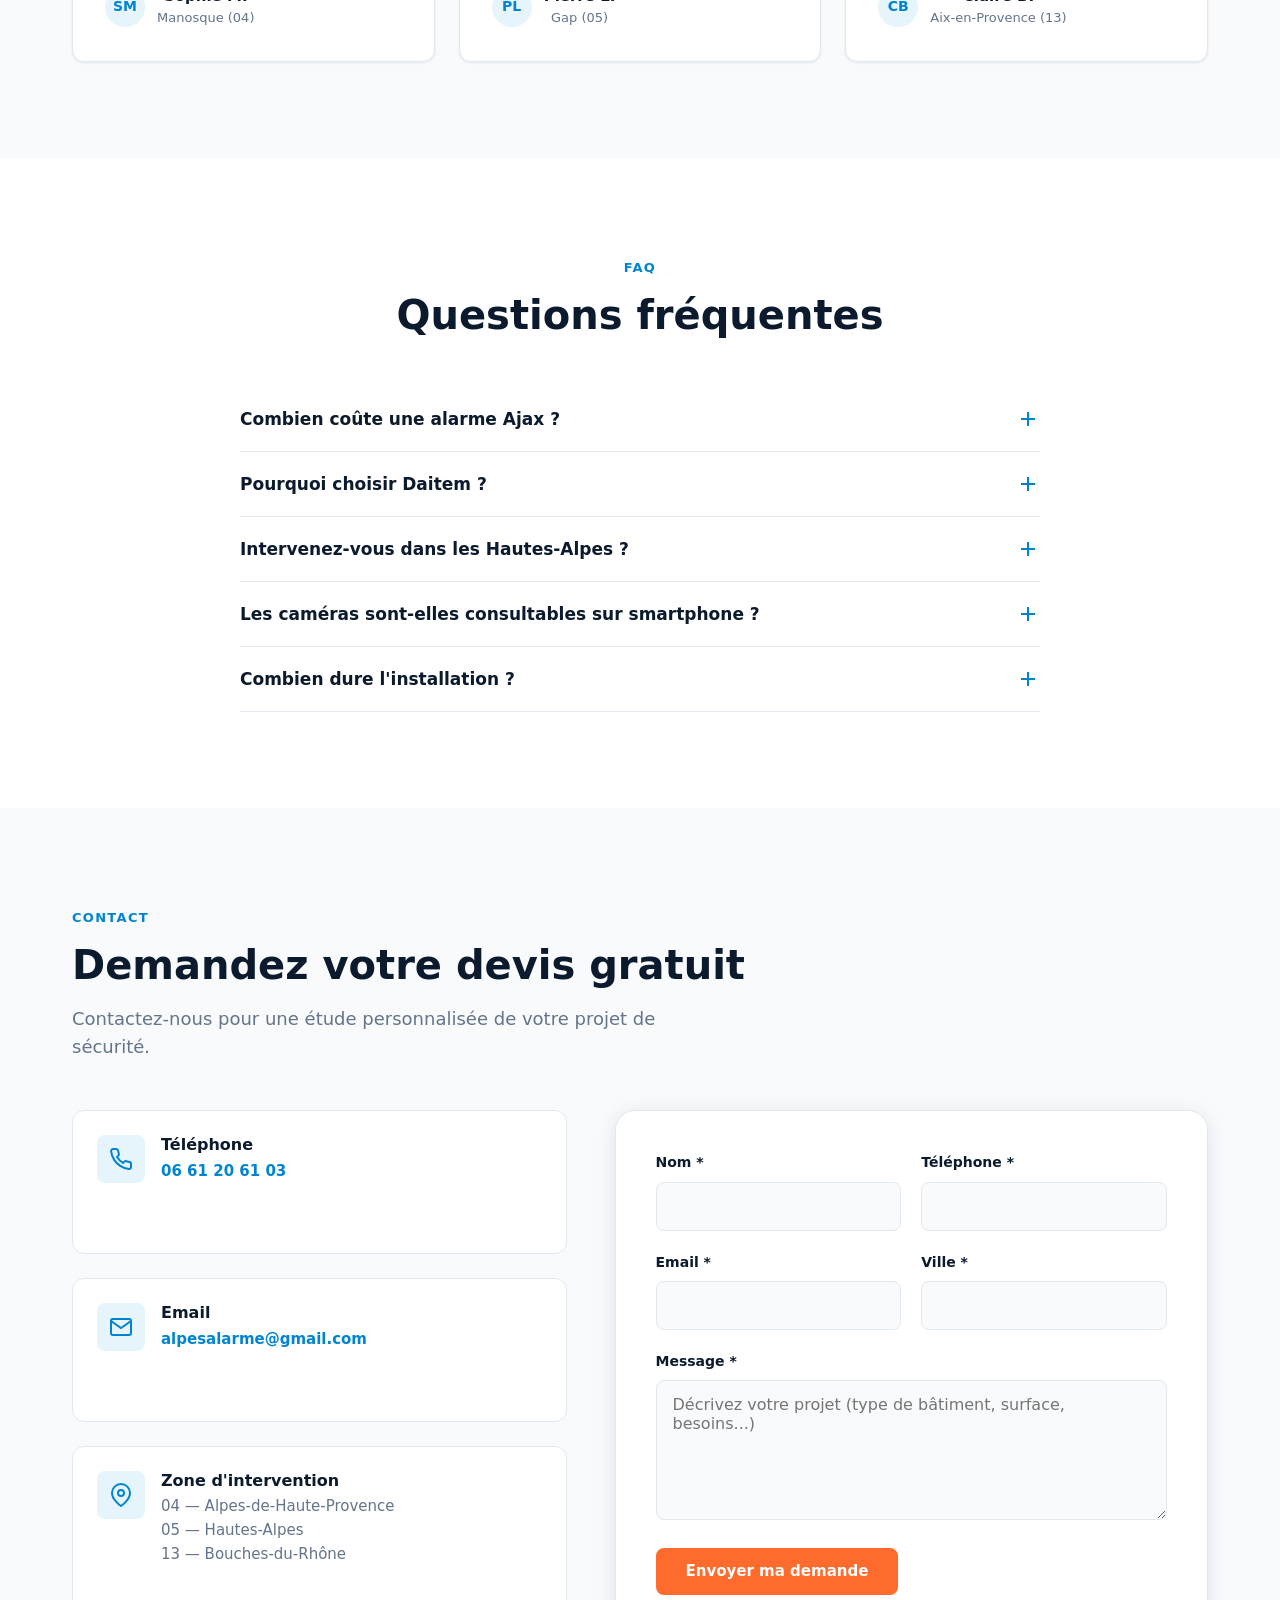
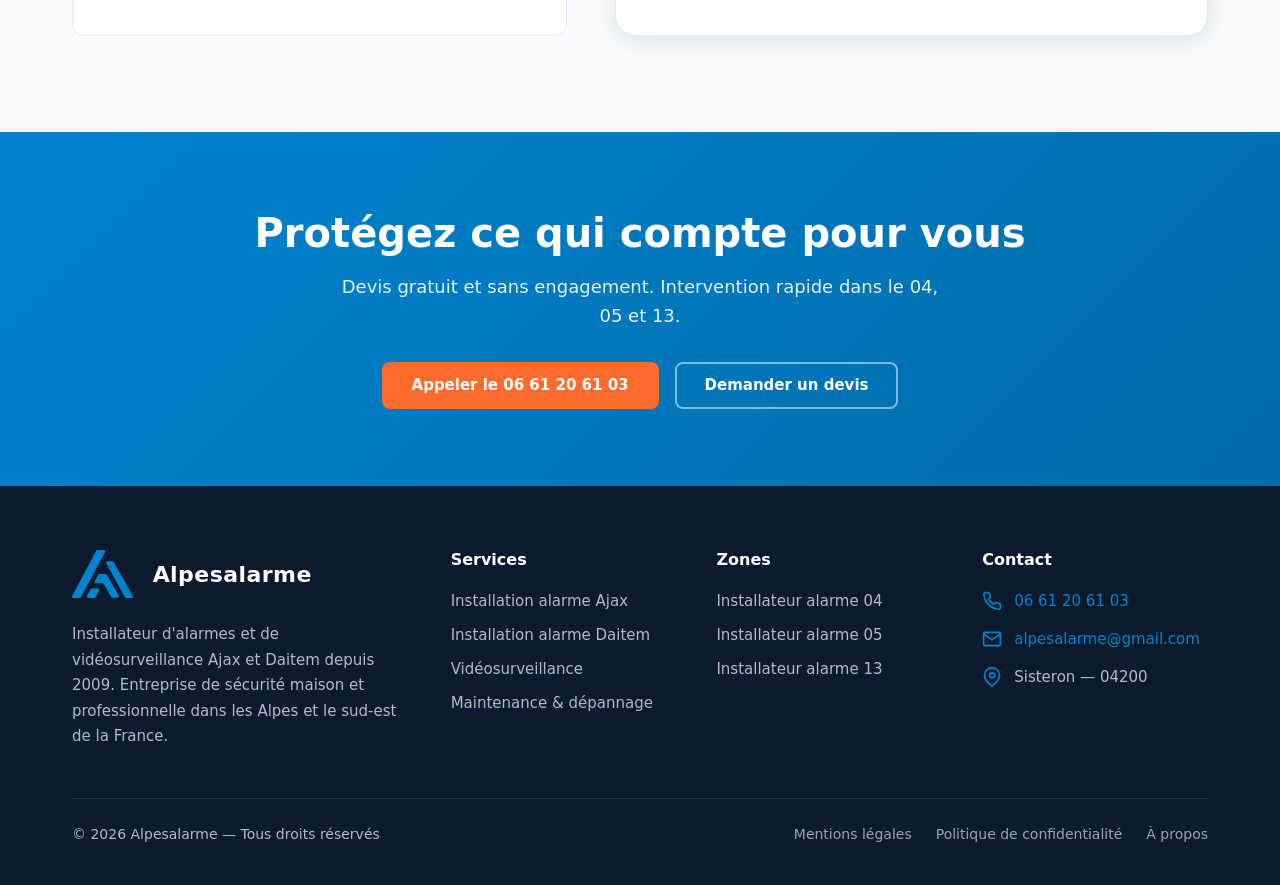
==== commit 61af054d: "feat(nom): Alpesalarme" ====
--- a/index.html
+++ b/index.html
@@ -29,7 +29,7 @@
     "name": "Alpesalarme",
     "description": "Installateur d'alarmes et de vidéosurveillance Ajax et Daitem depuis 2009",
     "url": "https://www.alpesalarme.fr",
-    "telephone": "+33492681234",
+    "telephone": "+33661206103",
     "email": "alpesalarme@gmail.com",
     "foundingDate": "2009",
     "image": "https://www.alpesalarme.fr/assets/logo.svg",
@@ -111,8 +111,8 @@
     <header class="header" role="banner">
         <div class="container header__inner">
             <a href="index.html" class="header__logo" aria-label="Alpesalarme — Accueil">
-                <img src="assets/logo.svg" alt="Logo Alpesalarme — Installateur alarme et vidéosurveillance" width="56"
-                    height="44">
+                <img src="assets/logo.svg" alt="" width="56" height="44">
+                <span class="header__logo-name">Alpesalarme</span>
             </a>
             <nav class="header__nav" aria-label="Navigation principale">
                 <ul class="header__nav-list">
@@ -167,7 +167,7 @@
                     <p class="hero__subtitle">Depuis 2009, nous sécurisons maisons, commerces et entreprises avec les
                         solutions Ajax et Daitem.</p>
                     <div class="hero__cta">
-                        <a href="tel:+33492681234" class="btn btn--primary">
+                        <a href="tel:+33661206103" class="btn btn--primary">
                             <svg xmlns="http://www.w3.org/2000/svg" viewBox="0 0 24 24" fill="none"
                                 stroke="currentColor" stroke-width="2" aria-hidden="true">
                                 <path
@@ -844,7 +844,10 @@
         <div class="container">
             <div class="footer__grid">
                 <div class="footer__brand">
-                    <img src="assets/logo.svg" alt="Alpesalarme" width="56" height="44" loading="lazy">
+                    <div class="footer__brand-logo">
+                        <img src="assets/logo.svg" alt="" width="56" height="44" loading="lazy">
+                        <span class="footer__brand-name">Alpesalarme</span>
+                    </div>
                     <p>Installateur d'alarmes et de vidéosurveillance Ajax et Daitem depuis 2009. Entreprise de sécurité
                         maison et professionnelle dans les Alpes et le sud-est de la France.</p>
                 </div>
--- a/css/main.css
+++ b/css/main.css
@@ -266,12 +266,34 @@
   align-items: center;
   justify-content: space-between;
   height: 100%;
-  gap: 1.5rem;
+  gap: 1rem;
+}
+
+.header__logo {
+  display: flex;
+  align-items: center;
+  gap: 1.25rem;
+  flex-shrink: 0;
+  color: var(--color-white);
+  text-decoration: none;
+}
+
+.header__logo:hover {
+  color: var(--color-white);
+  opacity: 0.9;
 }
 
 .header__logo img {
   height: 44px;
   width: auto;
+  flex-shrink: 0;
+}
+
+.header__logo-name {
+  font-size: 1.25rem;
+  font-weight: 700;
+  letter-spacing: 0.02em;
+  white-space: nowrap;
 }
 
 .header__nav {
@@ -281,7 +303,8 @@
 .header__nav-list {
   display: flex;
   align-items: center;
-  gap: 0.25rem;
+  gap: 0.5rem;
+  flex-wrap: nowrap;
 }
 
 .header__nav-link {
@@ -303,7 +326,8 @@
 .header__actions {
   display: flex;
   align-items: center;
-  gap: 0.75rem;
+  gap: 1rem;
+  flex-shrink: 0;
 }
 
 .header__phone {
@@ -1323,14 +1347,30 @@
   border-bottom: 1px solid rgba(255, 255, 255, 0.1);
 }
 
-.footer__brand img {
+.footer__brand-logo {
+  display: flex;
+  align-items: center;
+  gap: 1.25rem;
+  margin-bottom: 1.5rem;
+}
+
+.footer__brand-logo img {
   height: 48px;
-  margin-bottom: 1rem;
+  width: auto;
+  flex-shrink: 0;
+}
+
+.footer__brand-name {
+  font-size: 1.375rem;
+  font-weight: 700;
+  color: var(--color-white);
+  letter-spacing: 0.02em;
 }
 
 .footer__brand p {
   font-size: 0.9375rem;
   line-height: 1.7;
+  margin-top: 0.25rem;
 }
 
 .footer h4 {
@@ -1469,8 +1509,24 @@
 }
 
 @media (min-width: 1024px) {
+  .header__inner {
+    display: grid;
+    grid-template-columns: 1fr auto 1fr;
+    align-items: center;
+    gap: 1.5rem;
+  }
+
+  .header__logo {
+    justify-self: start;
+  }
+
   .header__nav {
     display: block;
+    justify-self: center;
+  }
+
+  .header__actions {
+    justify-self: end;
   }
 
   .header__burger {
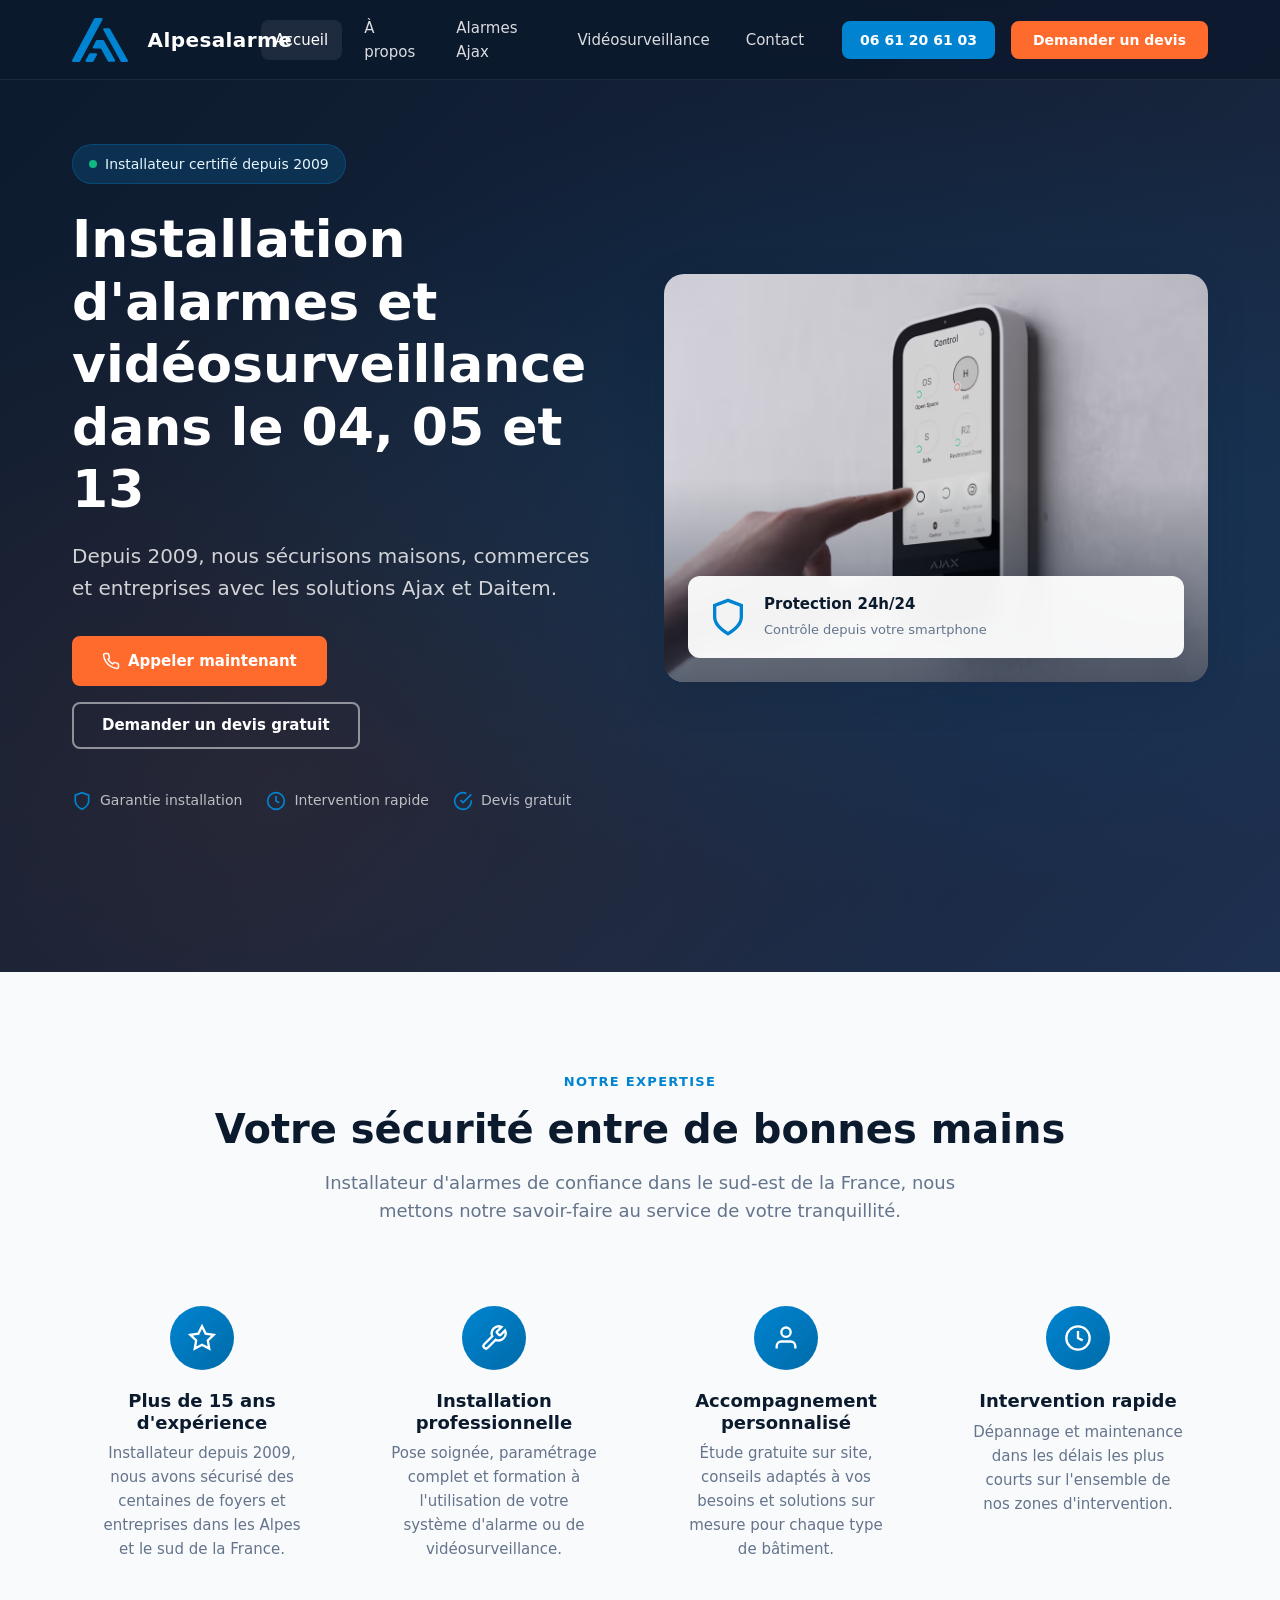
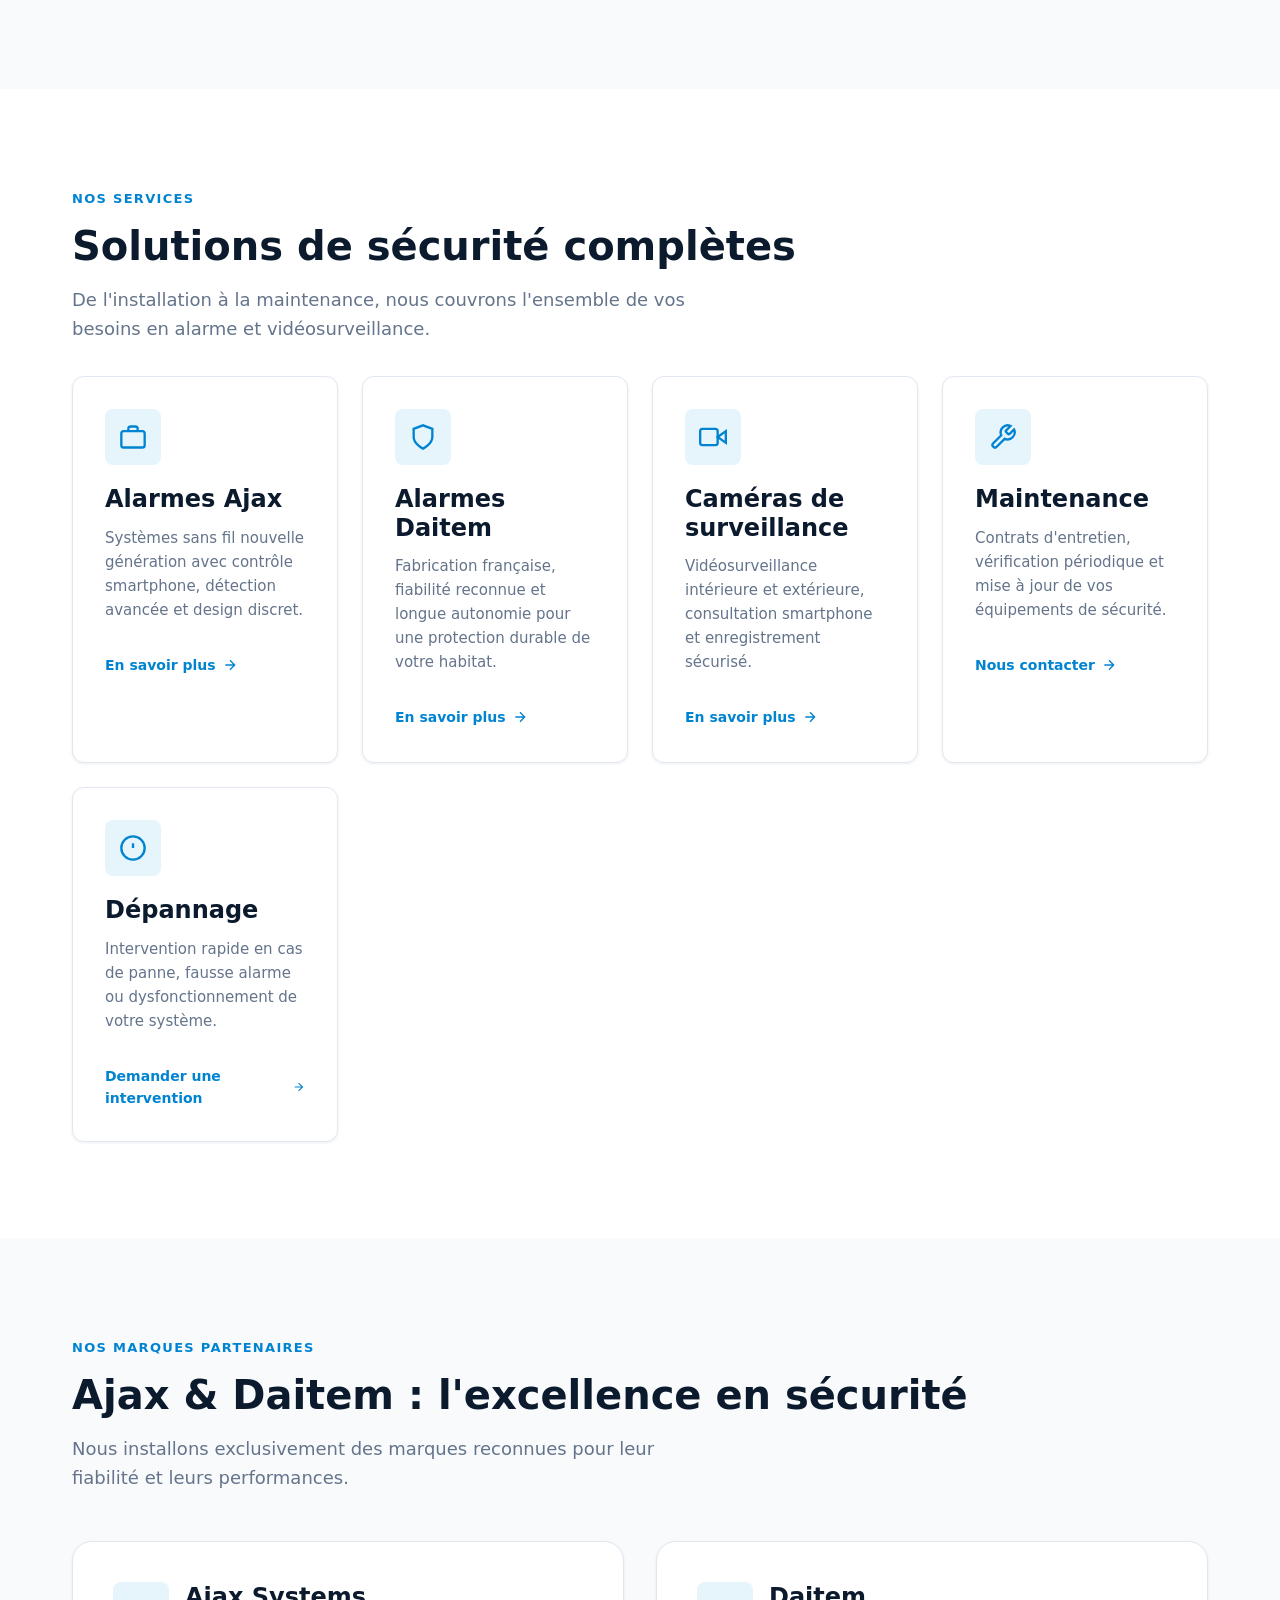
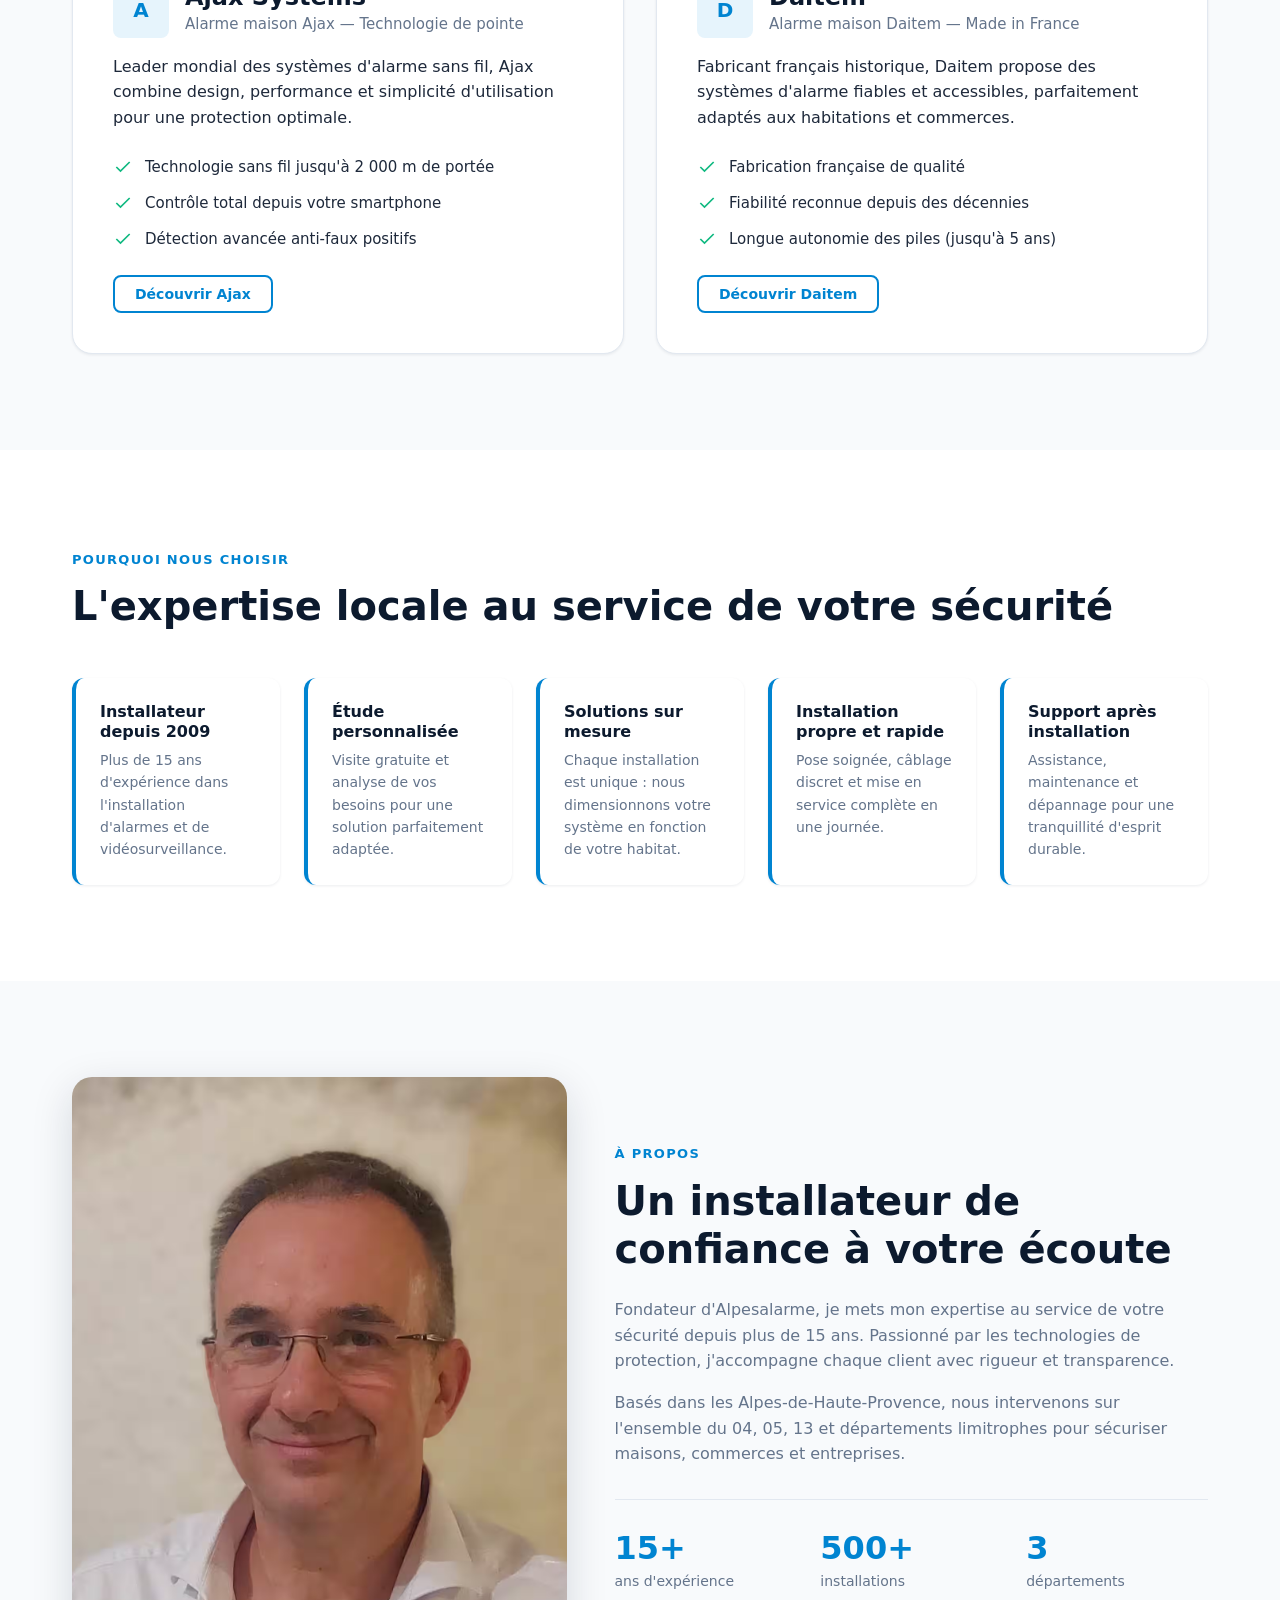
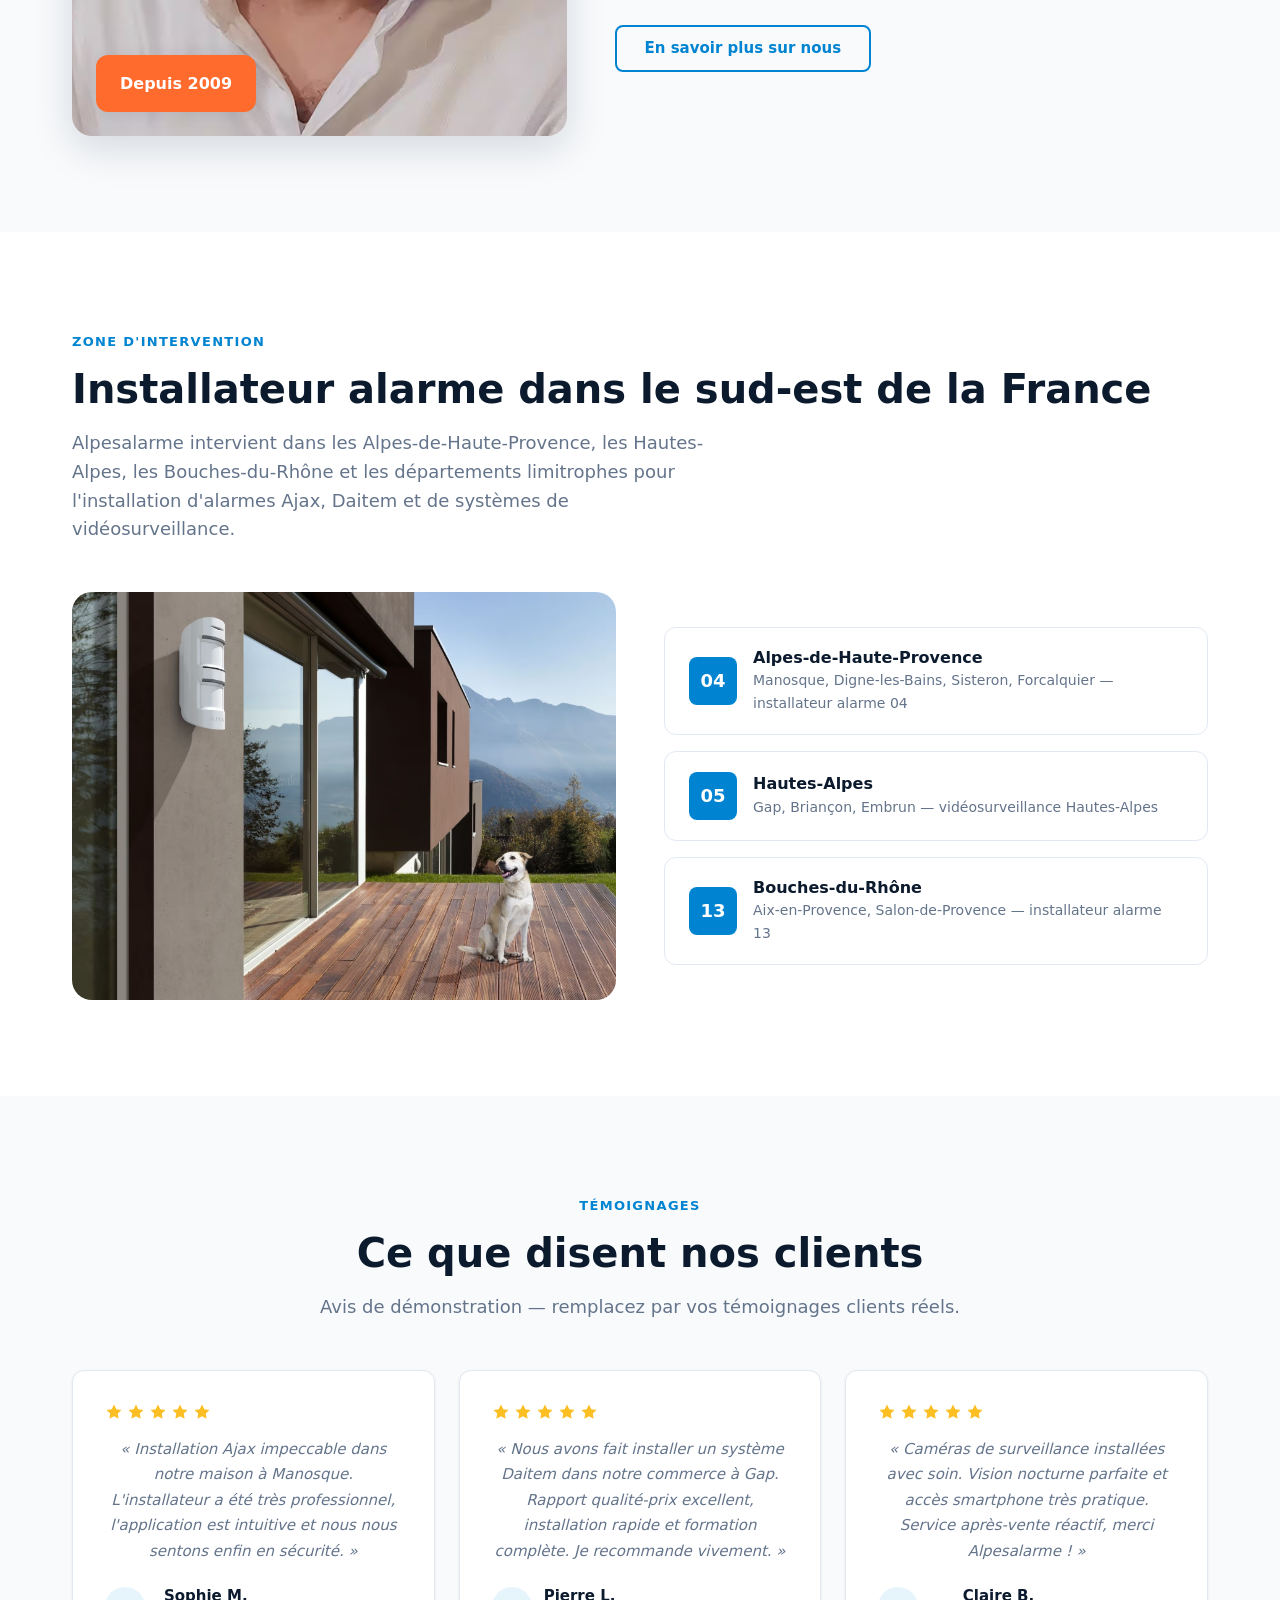
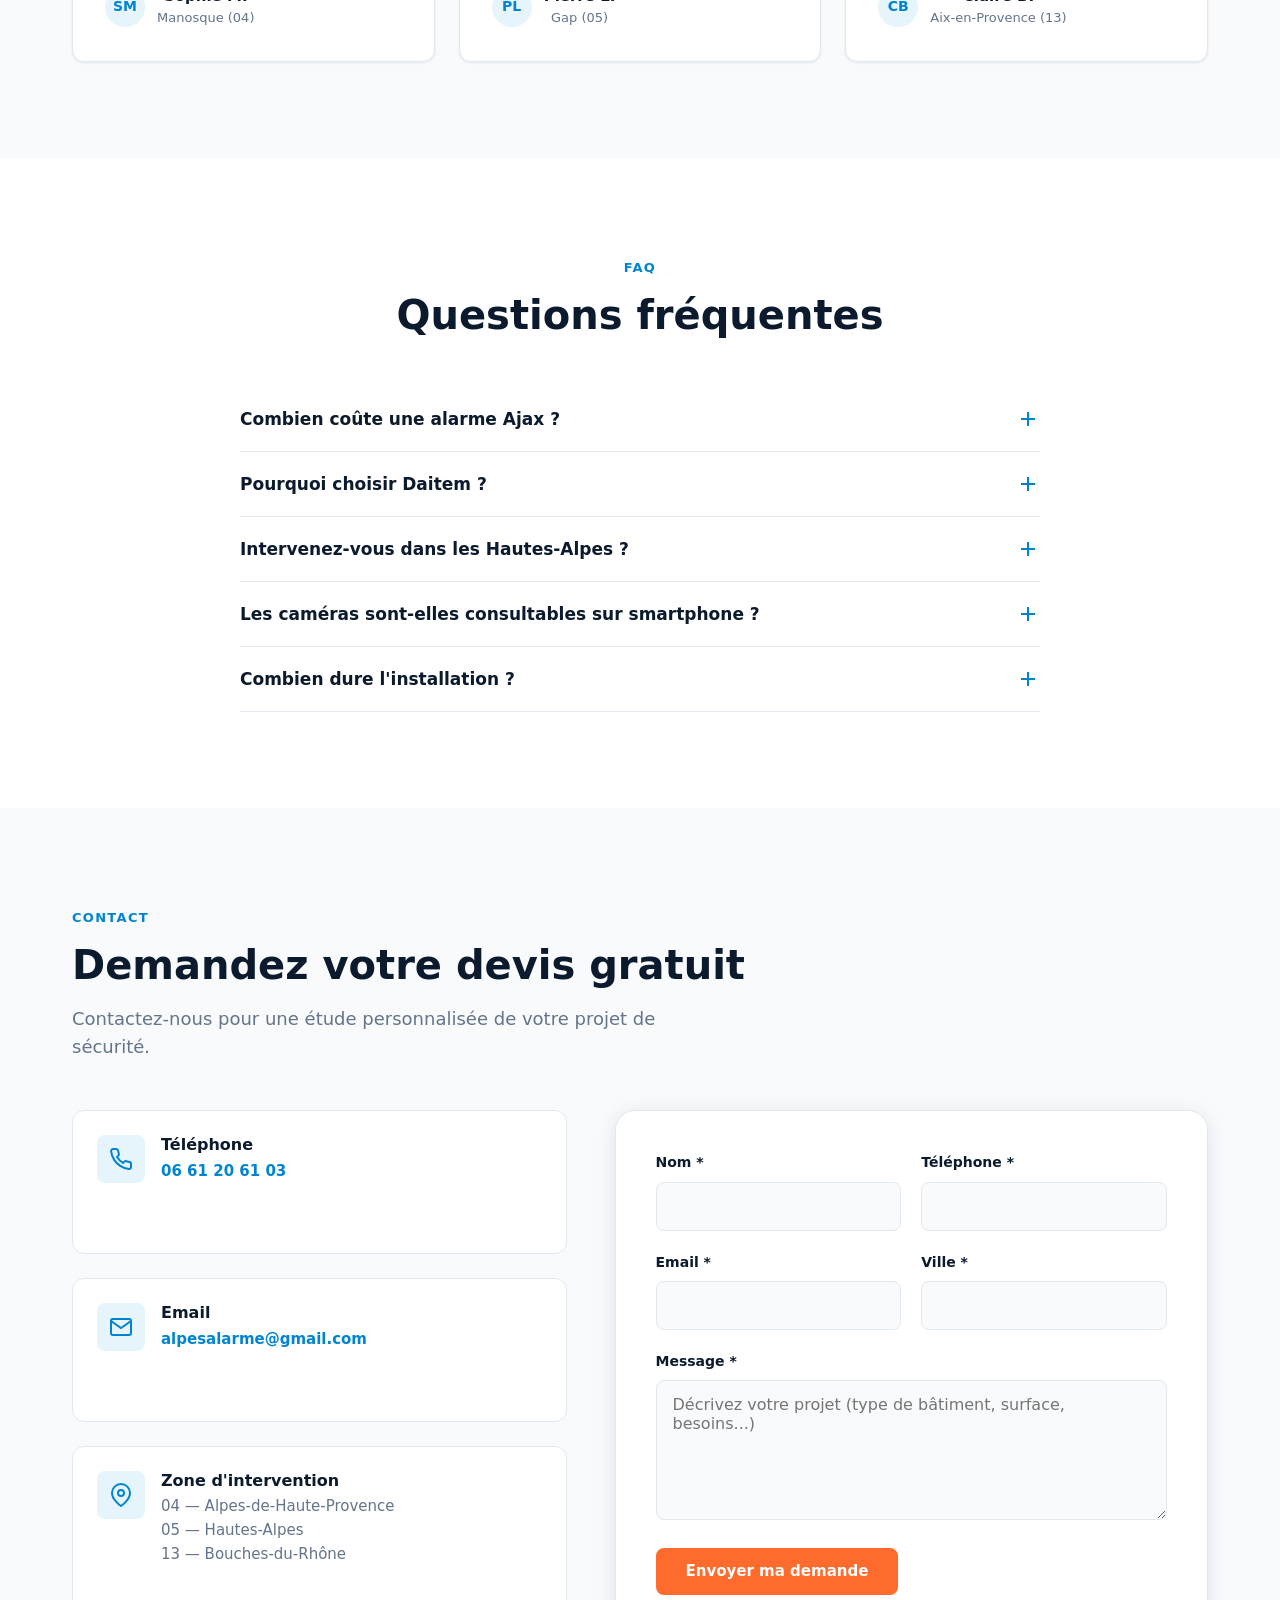
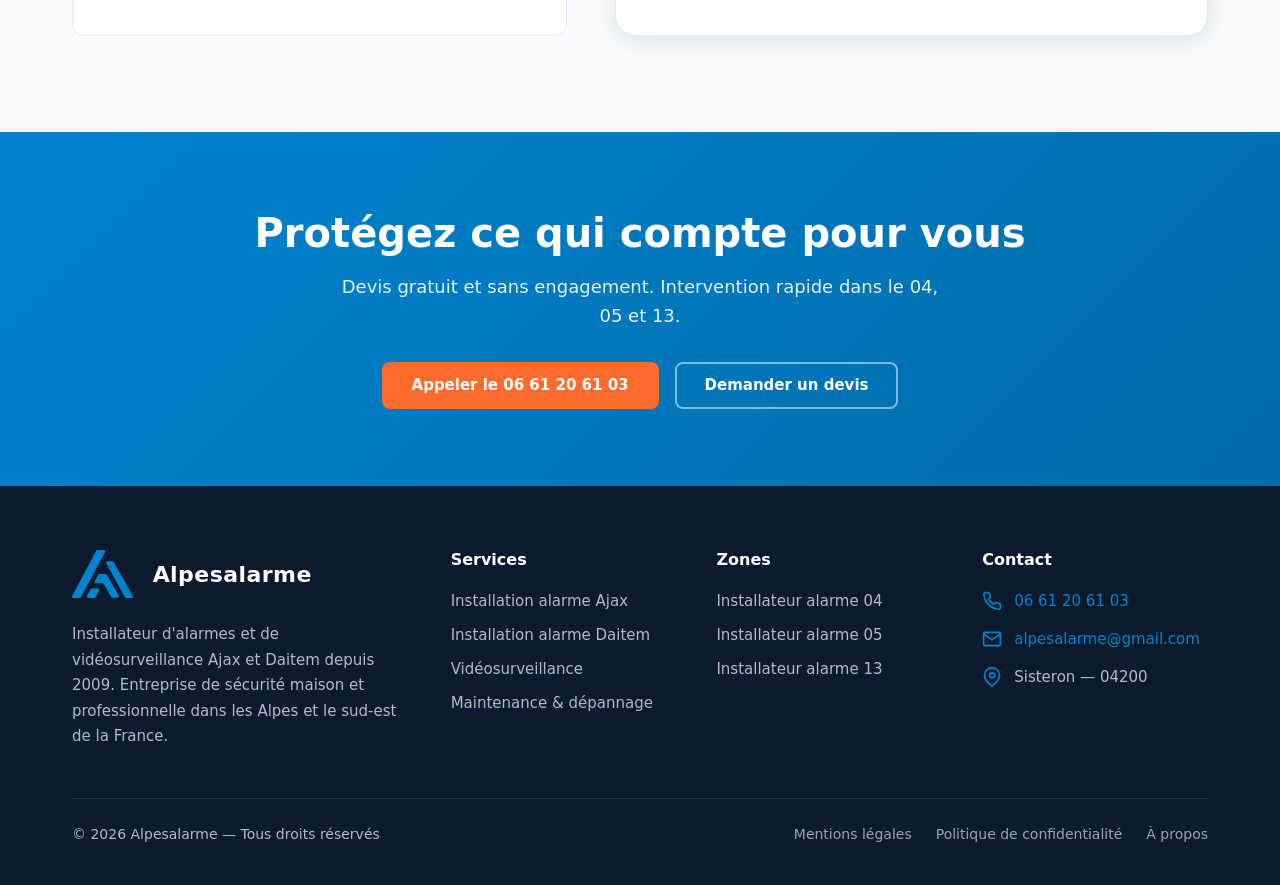
==== commit b02a9a00: "rm(Daitem): nav" ====
--- a/index.html
+++ b/index.html
@@ -119,7 +119,6 @@
                     <li><a href="index.html" class="header__nav-link header__nav-link--active">Accueil</a></li>
                     <li><a href="about.html" class="header__nav-link">À propos</a></li>
                     <li><a href="ajax.html" class="header__nav-link">Alarmes Ajax</a></li>
-                    <li><a href="daitem.html" class="header__nav-link">Alarmes Daitem</a></li>
                     <li><a href="videosurveillance.html" class="header__nav-link">Vidéosurveillance</a></li>
                     <li><a href="contact.html" class="header__nav-link">Contact</a></li>
                 </ul>
--- a/css/main.css
+++ b/css/main.css
@@ -32,7 +32,9 @@
   --container-narrow: 900px;
 }
 
-*, *::before, *::after {
+*,
+*::before,
+*::after {
   box-sizing: border-box;
   margin: 0;
   padding: 0;
@@ -95,18 +97,34 @@
 }
 
 /* Typographie */
-h1, h2, h3, h4 {
+h1,
+h2,
+h3,
+h4 {
   color: var(--color-dark);
   line-height: 1.2;
   font-weight: 700;
 }
 
-h1 { font-size: clamp(2rem, 5vw, 3.25rem); }
-h2 { font-size: clamp(1.75rem, 3.5vw, 2.5rem); }
-h3 { font-size: clamp(1.25rem, 2.5vw, 1.5rem); }
-
-p { margin-bottom: 1rem; }
-p:last-child { margin-bottom: 0; }
+h1 {
+  font-size: clamp(2rem, 5vw, 3.25rem);
+}
+
+h2 {
+  font-size: clamp(1.75rem, 3.5vw, 2.5rem);
+}
+
+h3 {
+  font-size: clamp(1.25rem, 2.5vw, 1.5rem);
+}
+
+p {
+  margin-bottom: 1rem;
+}
+
+p:last-child {
+  margin-bottom: 0;
+}
 
 .section-label {
   display: inline-block;
@@ -128,8 +146,13 @@
   max-width: 640px;
 }
 
-.text-center { text-align: center; }
-.text-center .section-intro { margin-inline: auto; }
+.text-center {
+  text-align: center;
+}
+
+.text-center .section-intro {
+  margin-inline: auto;
+}
 
 /* Layout */
 .container {
@@ -394,6 +417,8 @@
 .mobile-nav__list {
   display: flex;
   flex-direction: column;
+  justify-content: center;
+  align-items: center;
   gap: 0.25rem;
 }
 
@@ -484,8 +509,15 @@
 }
 
 @keyframes pulse {
-  0%, 100% { opacity: 1; }
-  50% { opacity: 0.5; }
+
+  0%,
+  100% {
+    opacity: 1;
+  }
+
+  50% {
+    opacity: 0.5;
+  }
 }
 
 .hero h1 {
@@ -631,9 +663,17 @@
   gap: 1.5rem;
 }
 
-.grid--2 { grid-template-columns: repeat(auto-fit, minmax(280px, 1fr)); }
-.grid--3 { grid-template-columns: repeat(auto-fit, minmax(260px, 1fr)); }
-.grid--4 { grid-template-columns: repeat(auto-fit, minmax(220px, 1fr)); }
+.grid--2 {
+  grid-template-columns: repeat(auto-fit, minmax(280px, 1fr));
+}
+
+.grid--3 {
+  grid-template-columns: repeat(auto-fit, minmax(260px, 1fr));
+}
+
+.grid--4 {
+  grid-template-columns: repeat(auto-fit, minmax(220px, 1fr));
+}
 
 .card {
   background: var(--color-white);
@@ -1458,8 +1498,13 @@
   border: 0;
 }
 
-.mt-2 { margin-top: 2rem; }
-.mb-3 { margin-bottom: 3rem; }
+.mt-2 {
+  margin-top: 2rem;
+}
+
+.mb-3 {
+  margin-bottom: 3rem;
+}
 
 /* Responsive */
 @media (min-width: 640px) {
@@ -1508,7 +1553,7 @@
   }
 }
 
-@media (min-width: 1024px) {
+@media (min-width: 1200px) {
   .header__inner {
     display: grid;
     grid-template-columns: 1fr auto 1fr;
@@ -1549,13 +1594,19 @@
 }
 
 @media (prefers-reduced-motion: reduce) {
-  html { scroll-behavior: auto; }
-  *, *::before, *::after {
+  html {
+    scroll-behavior: auto;
+  }
+
+  *,
+  *::before,
+  *::after {
     animation-duration: 0.01ms !important;
     transition-duration: 0.01ms !important;
   }
+
   .reveal {
     opacity: 1;
     transform: none;
   }
-}
+}
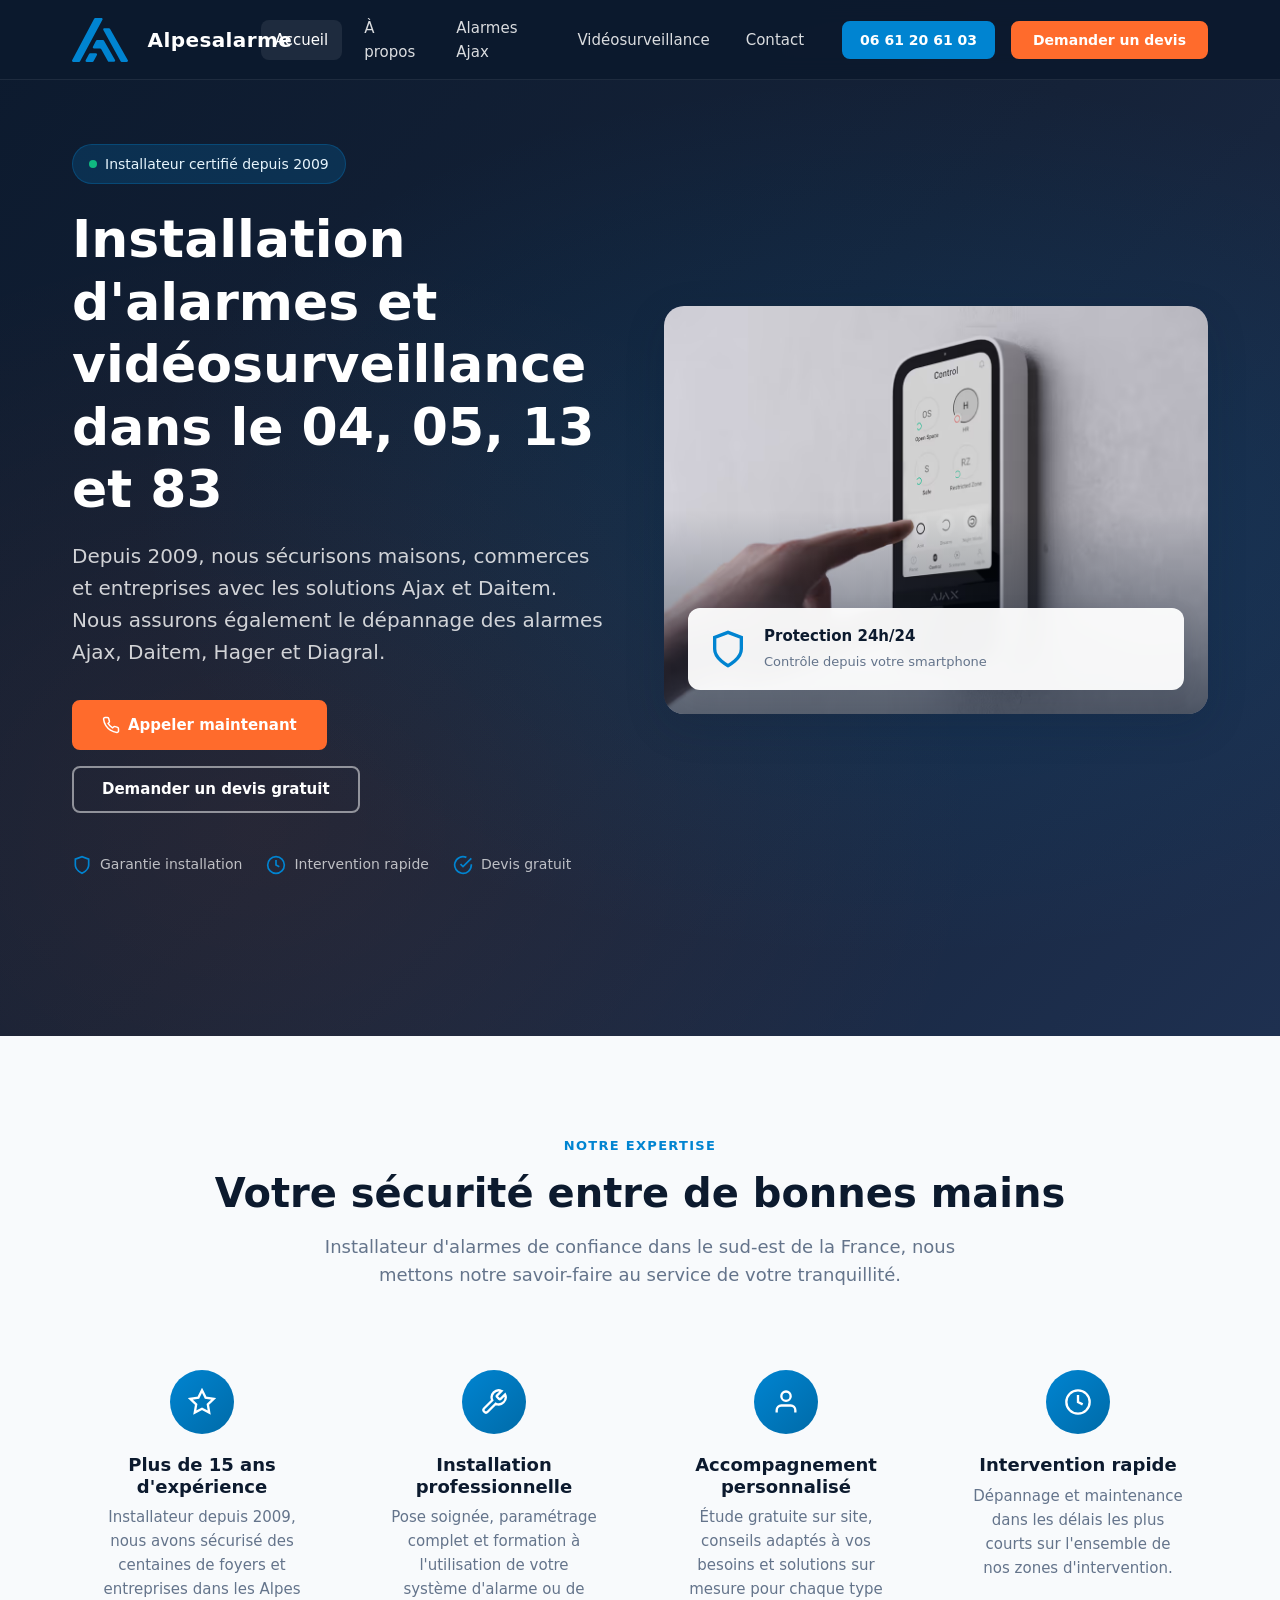
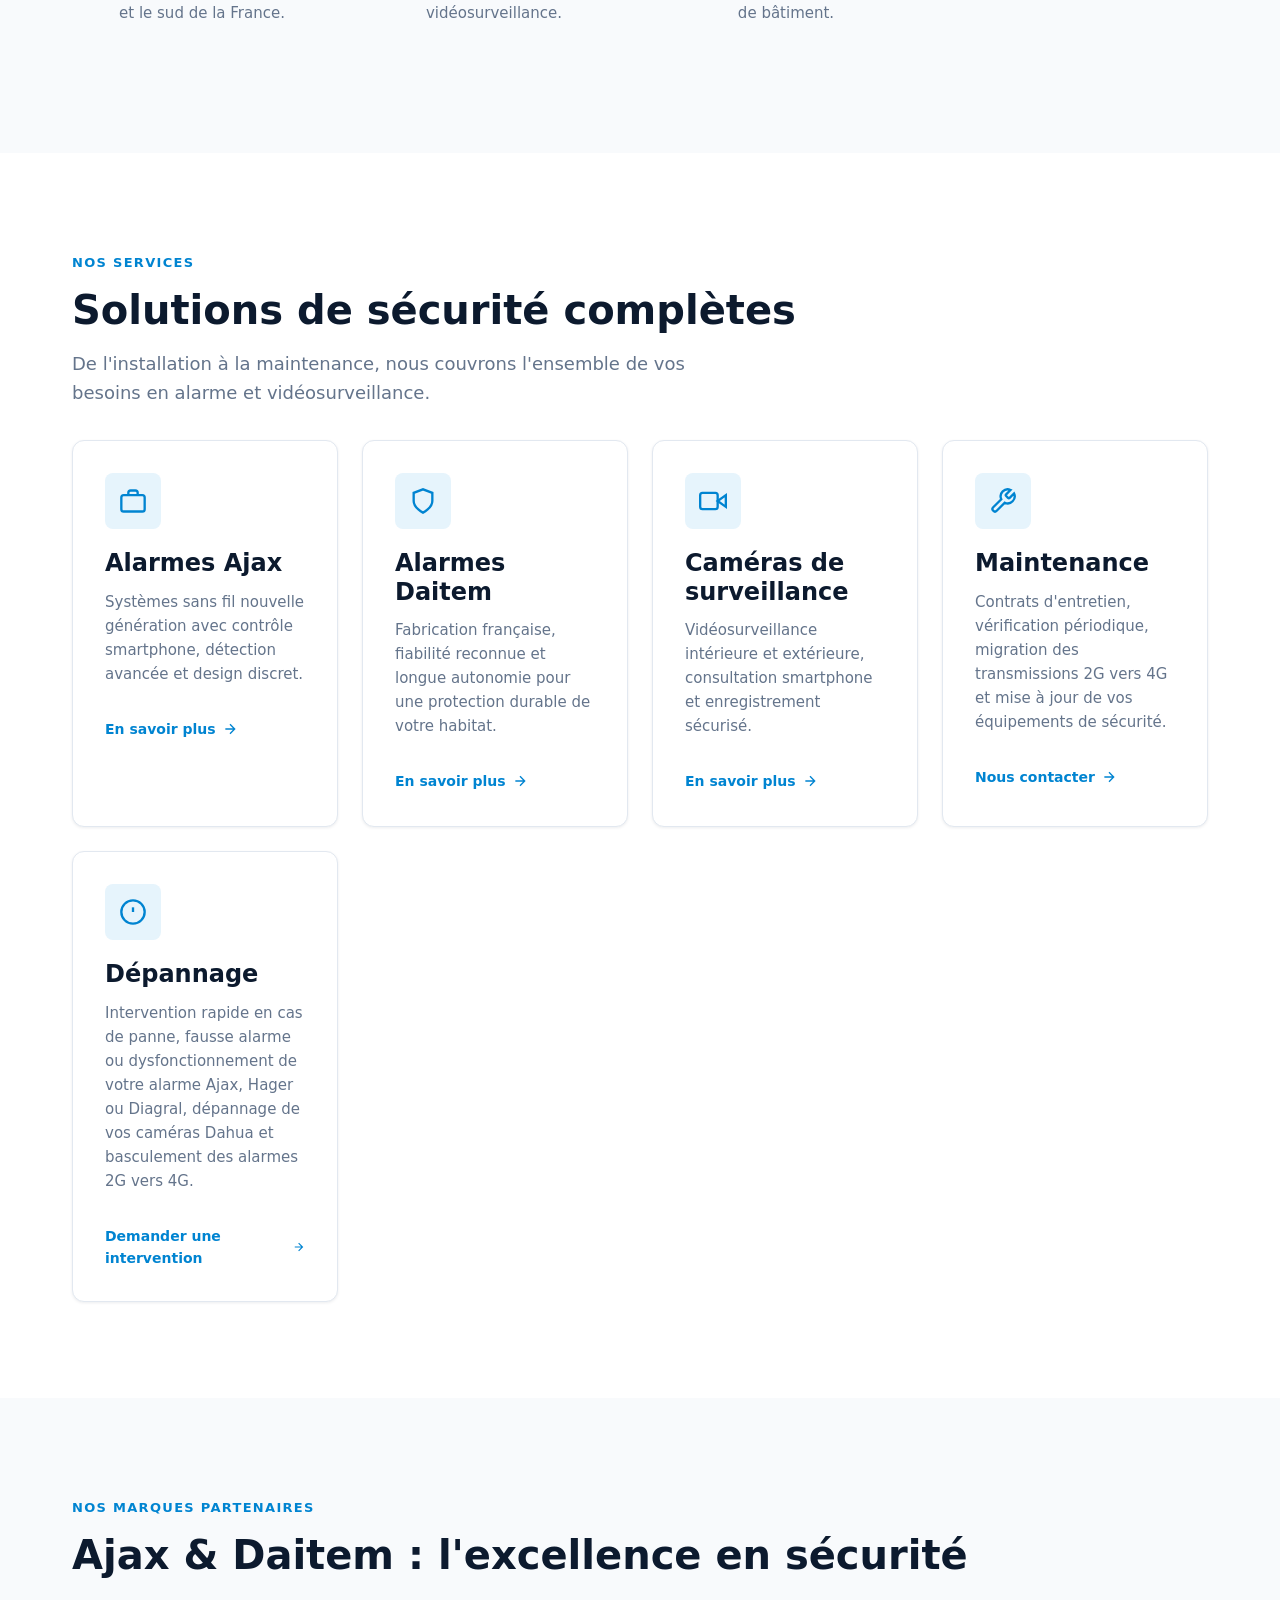
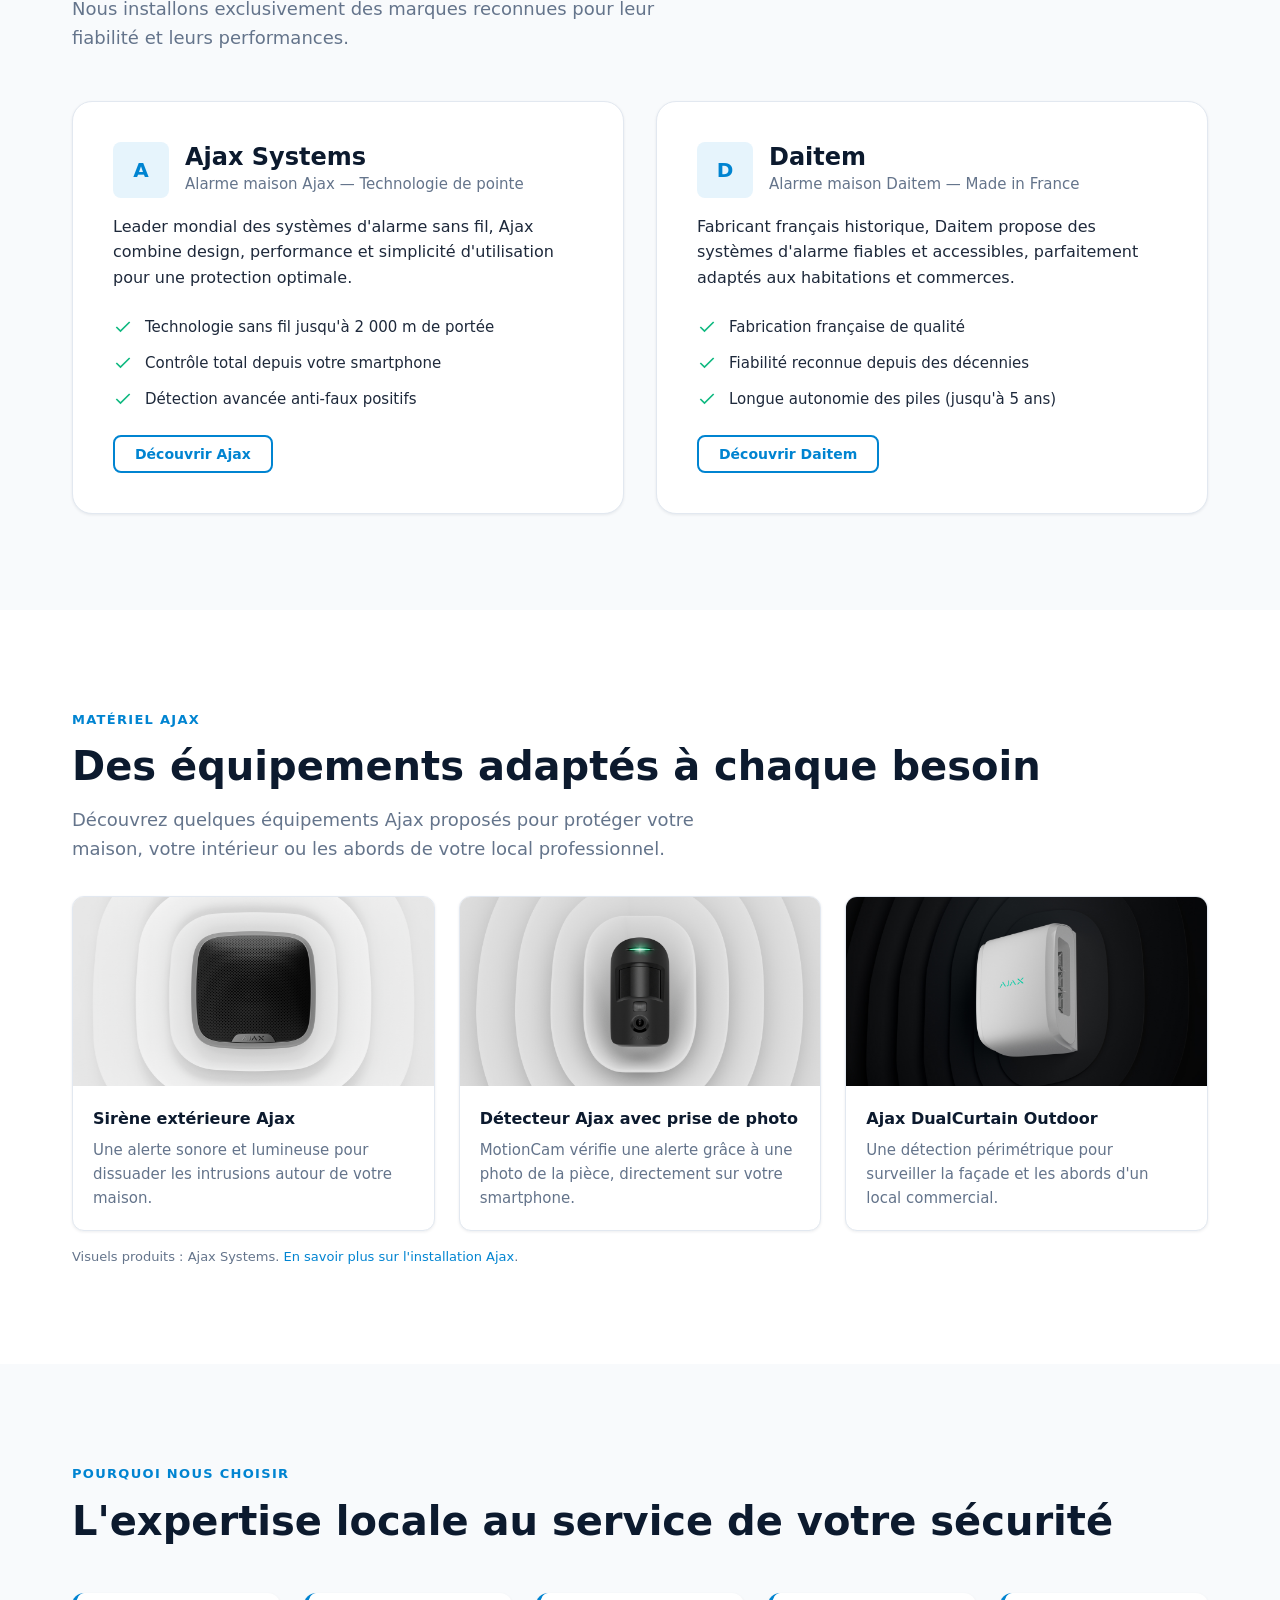
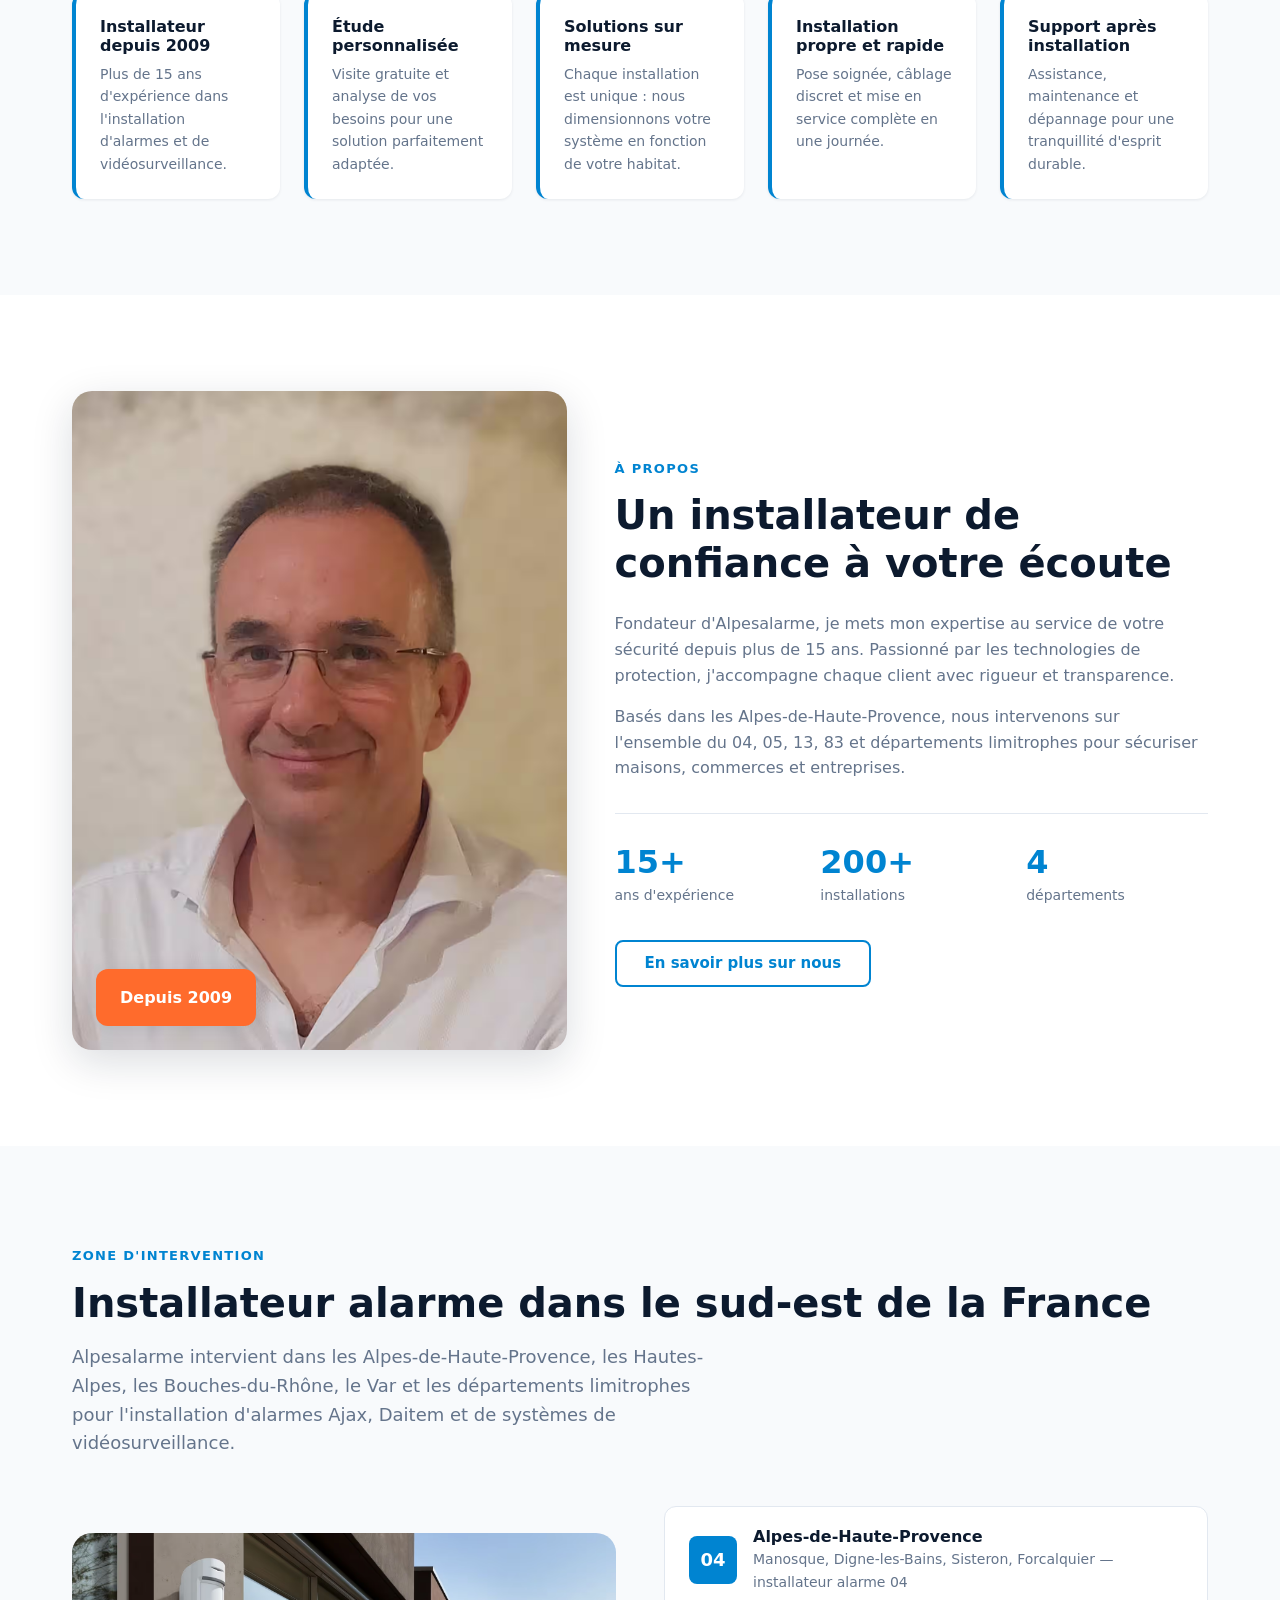
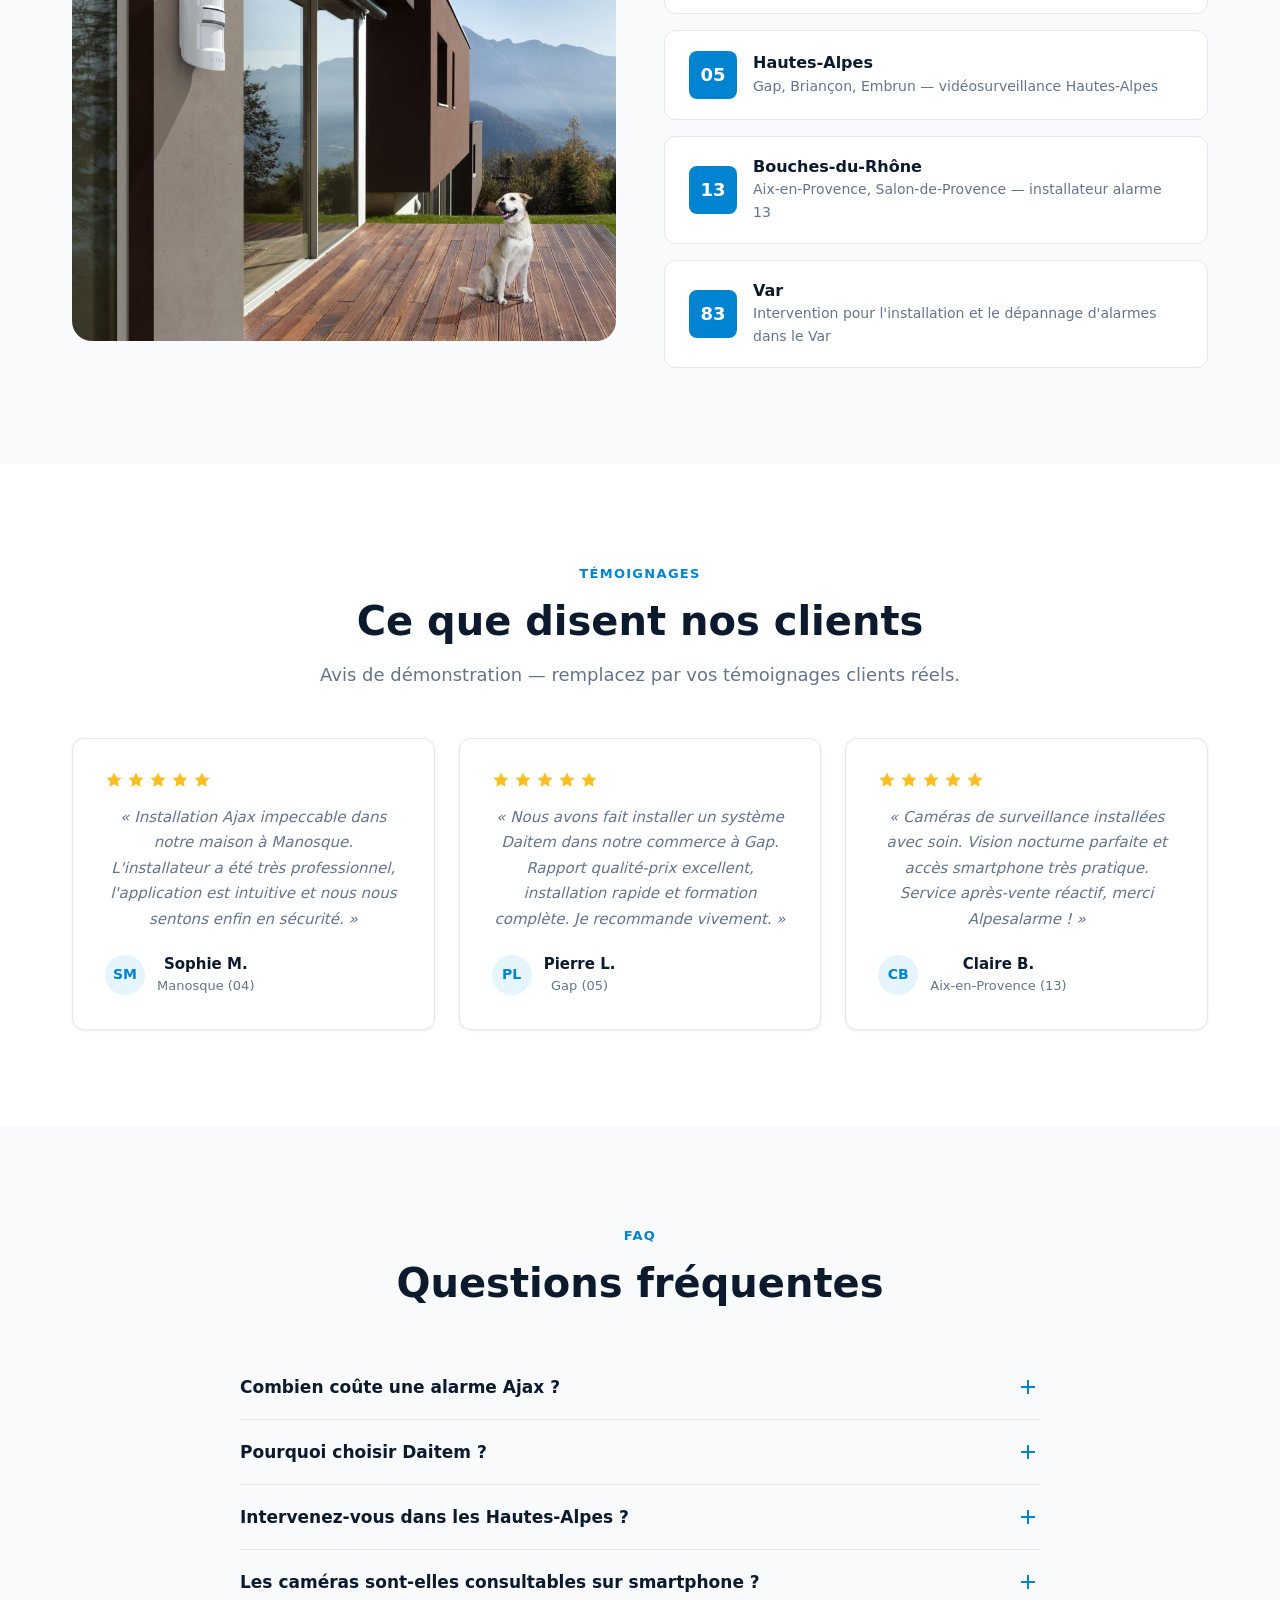
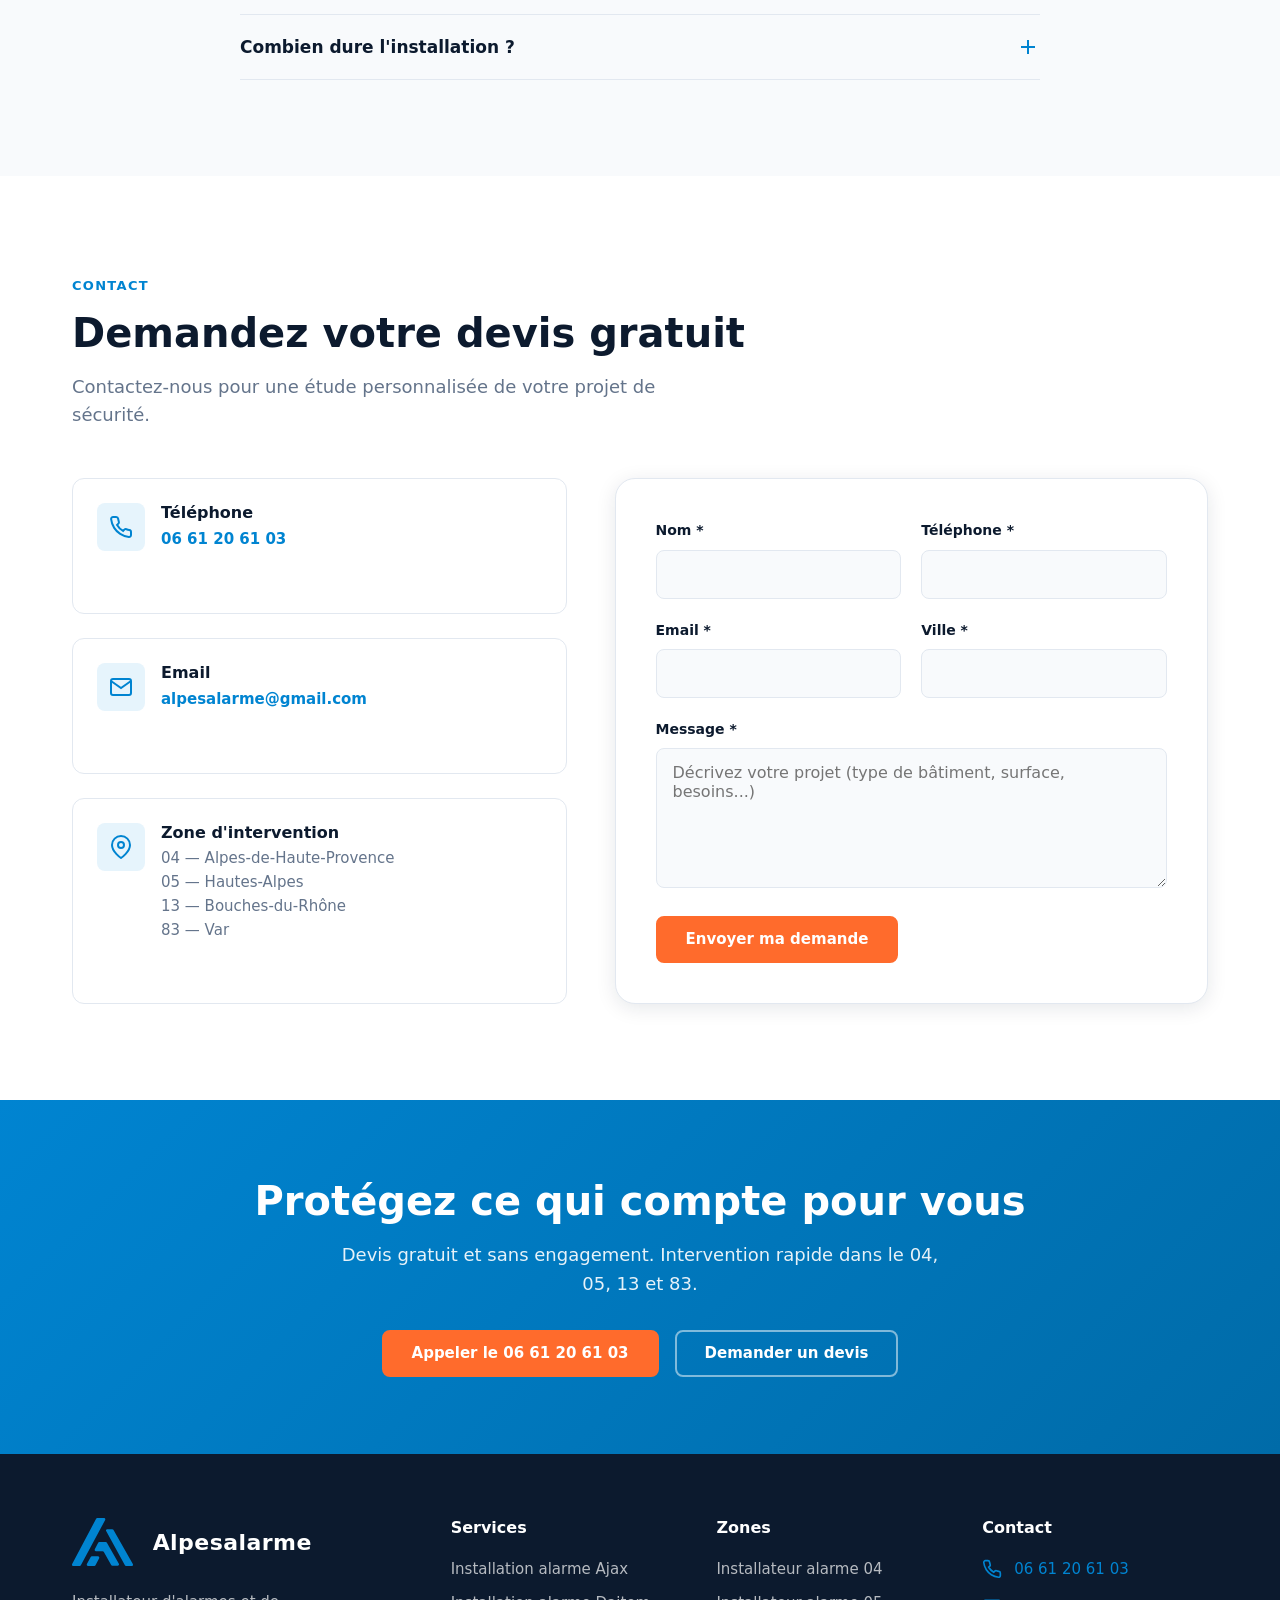
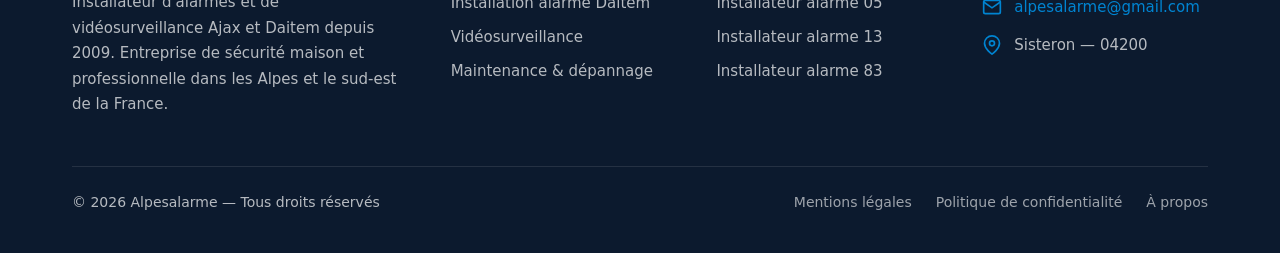
==== commit 1662f44e: "feat(contenu): ajout de contenu, images, et paragraphe" ====
--- a/index.html
+++ b/index.html
@@ -4,22 +4,22 @@
 <head>
     <meta charset="UTF-8">
     <meta name="viewport" content="width=device-width, initial-scale=1.0">
-    <title>Installateur alarme 04, 05, 13 | Ajax & Daitem | Alpesalarme</title>
+    <title>Installateur alarme 04, 05, 13, 83 | Ajax & Daitem | Alpesalarme</title>
     <meta name="description"
-        content="Alpesalarme, installateur d'alarmes et vidéosurveillance depuis 2009 dans les Alpes-de-Haute-Provence (04), Hautes-Alpes (05) et Bouches-du-Rhône (13). Solutions Ajax et Daitem pour particuliers et professionnels.">
+        content="Alpesalarme, installateur et dépanneur d'alarmes et vidéosurveillance depuis 2009 dans les Alpes-de-Haute-Provence (04), Hautes-Alpes (05), Bouches-du-Rhône (13) et le Var (83). Solutions Ajax, Daitem, Hager et Diagral, dépannage Dahua et basculement 2G vers 4G.">
     <meta name="keywords"
-        content="installateur alarme 04, installateur alarme 05, installateur alarme 13, installation alarme Ajax, installation alarme Daitem, vidéosurveillance, entreprise sécurité maison">
+        content="installateur alarme 04, installateur alarme 05, installateur alarme 13, installateur alarme 83, installation alarme Ajax, installation alarme Daitem, dépannage alarme Ajax, dépannage alarme Hager, dépannage alarme Diagral, vidéosurveillance, entreprise sécurité maison">
     <link rel="canonical" href="https://www.alpesalarme.fr/">
     <link rel="icon" href="assets/logo.svg" type="image/svg+xml">
     <meta property="og:type" content="website">
     <meta property="og:title" content="Alpesalarme — Installation d'alarmes et vidéosurveillance">
     <meta property="og:description"
-        content="Installateur certifié Ajax et Daitem depuis 2009. Intervention dans le 04, 05, 13 et départements limitrophes.">
+        content="Installateur et dépanneur d'alarmes Ajax, Daitem, Hager et Diagral depuis 2009. Intervention dans le 04, 05, 13, 83 et départements limitrophes.">
     <meta property="og:url" content="https://www.alpesalarme.fr/">
     <meta property="og:image" content="https://www.alpesalarme.fr/assets/hero-security.svg">
     <meta property="og:locale" content="fr_FR">
     <meta name="twitter:card" content="summary_large_image">
-    <meta name="twitter:title" content="Alpesalarme — Installateur alarme 04, 05, 13">
+    <meta name="twitter:title" content="Alpesalarme — Installateur alarme 04, 05, 13, 83">
     <meta name="twitter:description" content="Sécurisez votre maison ou entreprise avec Ajax et Daitem. Devis gratuit.">
     <link rel="stylesheet" href="css/main.css">
     <script type="application/ld+json">
@@ -27,10 +27,11 @@
     "@context": "https://schema.org",
     "@type": "LocalBusiness",
     "name": "Alpesalarme",
-    "description": "Installateur d'alarmes et de vidéosurveillance Ajax et Daitem depuis 2009",
+    "description": "Installateur et dépanneur d'alarmes et de vidéosurveillance Ajax, Daitem, Hager et Diagral depuis 2009",
     "url": "https://www.alpesalarme.fr",
     "telephone": "+33661206103",
     "email": "alpesalarme@gmail.com",
+    "taxID": "51515141300017",
     "foundingDate": "2009",
     "image": "https://www.alpesalarme.fr/assets/logo.svg",
     "priceRange": "€€",
@@ -44,7 +45,8 @@
     "areaServed": [
       {"@type": "AdministrativeArea", "name": "Alpes-de-Haute-Provence"},
       {"@type": "AdministrativeArea", "name": "Hautes-Alpes"},
-      {"@type": "AdministrativeArea", "name": "Bouches-du-Rhône"}
+      {"@type": "AdministrativeArea", "name": "Bouches-du-Rhône"},
+      {"@type": "AdministrativeArea", "name": "Var"}
     ],
     "sameAs": [],
     "openingHoursSpecification": {
@@ -148,6 +150,7 @@
             <li><a href="installateur-alarme-04.html" class="mobile-nav__link">Installateur 04</a></li>
             <li><a href="installateur-alarme-05.html" class="mobile-nav__link">Installateur 05</a></li>
             <li><a href="installateur-alarme-13.html" class="mobile-nav__link">Installateur 13</a></li>
+            <li><a href="installateur-alarme-83.html" class="mobile-nav__link">Installateur 83</a></li>
             <li><a href="contact.html" class="mobile-nav__link">Contact</a></li>
         </ul>
         <div class="mobile-nav__cta">
@@ -162,9 +165,11 @@
             <div class="container hero__grid">
                 <div class="hero__content reveal">
                     <div class="hero__badge">Installateur certifié depuis 2009</div>
-                    <h1 id="hero-title">Installation d'alarmes et vidéosurveillance dans le 04, 05 et 13</h1>
+                    <h1 id="hero-title">Installation d'alarmes et vidéosurveillance dans le 04, 05, 13 et 83</h1>
                     <p class="hero__subtitle">Depuis 2009, nous sécurisons maisons, commerces et entreprises avec les
-                        solutions Ajax et Daitem.</p>
+                        solutions Ajax et Daitem. Nous assurons également le dépannage des alarmes Ajax, Daitem, Hager
+                        et
+                        Diagral.</p>
                     <div class="hero__cta">
                         <a href="tel:+33661206103" class="btn btn--primary">
                             <svg xmlns="http://www.w3.org/2000/svg" viewBox="0 0 24 24" fill="none"
@@ -348,7 +353,8 @@
                             </svg>
                         </div>
                         <h3>Maintenance</h3>
-                        <p>Contrats d'entretien, vérification périodique et mise à jour de vos équipements de sécurité.
+                        <p>Contrats d'entretien, vérification périodique, migration des transmissions 2G vers 4G et mise
+                            à jour de vos équipements de sécurité.
                         </p>
                         <a href="contact.html" class="card__link">Nous contacter <svg xmlns="http://www.w3.org/2000/svg"
                                 viewBox="0 0 24 24" fill="none" stroke="currentColor" stroke-width="2">
@@ -365,7 +371,8 @@
                             </svg>
                         </div>
                         <h3>Dépannage</h3>
-                        <p>Intervention rapide en cas de panne, fausse alarme ou dysfonctionnement de votre système.</p>
+                        <p>Intervention rapide en cas de panne, fausse alarme ou dysfonctionnement de votre alarme Ajax,
+                            Hager ou Diagral, dépannage de vos caméras Dahua et basculement des alarmes 2G vers 4G.</p>
                         <a href="contact.html" class="card__link">Demander une intervention <svg
                                 xmlns="http://www.w3.org/2000/svg" viewBox="0 0 24 24" fill="none" stroke="currentColor"
                                 stroke-width="2">
@@ -446,6 +453,41 @@
             </div>
         </section>
 
+        <!-- Matériel Ajax -->
+        <section id="materiel-ajax" aria-labelledby="materiel-ajax-title">
+            <div class="container">
+                <span class="section-label reveal">Matériel Ajax</span>
+                <h2 id="materiel-ajax-title" class="section-title reveal">Des équipements adaptés à chaque besoin</h2>
+                <p class="section-intro reveal">Découvrez quelques équipements Ajax proposés pour protéger votre maison,
+                    votre intérieur ou les abords de votre local professionnel.</p>
+                <div class="ajax-gallery grid grid--3 mt-2">
+                    <figure class="ajax-gallery__item reveal">
+                        <img src="assets/ajax-streetsiren.jpg"
+                            alt="Sirène extérieure Ajax StreetSiren pour sécuriser une maison" width="1200"
+                            height="630" loading="lazy">
+                        <figcaption><strong>Sirène extérieure Ajax</strong><span>Une alerte sonore et lumineuse pour
+                                dissuader les intrusions autour de votre maison.</span></figcaption>
+                    </figure>
+                    <figure class="ajax-gallery__item reveal">
+                        <img src="assets/ajax-motioncam.jpg"
+                            alt="Détecteur de mouvement Ajax MotionCam avec prise de photo pour une pièce" width="1200"
+                            height="630" loading="lazy">
+                        <figcaption><strong>Détecteur Ajax avec prise de photo</strong><span>MotionCam vérifie une
+                                alerte grâce à une photo de la pièce, directement sur votre smartphone.</span></figcaption>
+                    </figure>
+                    <figure class="ajax-gallery__item reveal">
+                        <img src="assets/ajax-dualcurtain.jpg"
+                            alt="Détecteur extérieur Ajax DualCurtain Outdoor pour la façade d'un local commercial"
+                            width="1200" height="630" loading="lazy">
+                        <figcaption><strong>Ajax DualCurtain Outdoor</strong><span>Une détection périmétrique pour
+                                surveiller la façade et les abords d'un local commercial.</span></figcaption>
+                    </figure>
+                </div>
+                <p class="ajax-gallery__source">Visuels produits : Ajax Systems. <a href="ajax.html">En savoir plus
+                    sur l'installation Ajax</a>.</p>
+            </div>
+        </section>
+
         <!-- Pourquoi nous -->
         <section id="pourquoi" aria-labelledby="pourquoi-title">
             <div class="container">
@@ -494,12 +536,12 @@
                         <p>Fondateur d'Alpesalarme, je mets mon expertise au service de votre sécurité depuis plus de 15
                             ans. Passionné par les technologies de protection, j'accompagne chaque client avec rigueur
                             et transparence.</p>
-                        <p>Basés dans les Alpes-de-Haute-Provence, nous intervenons sur l'ensemble du 04, 05, 13 et
+                        <p>Basés dans les Alpes-de-Haute-Provence, nous intervenons sur l'ensemble du 04, 05, 13, 83 et
                             départements limitrophes pour sécuriser maisons, commerces et entreprises.</p>
                         <div class="about__stats">
                             <div class="about__stat"><strong>15+</strong><span>ans d'expérience</span></div>
-                            <div class="about__stat"><strong>500+</strong><span>installations</span></div>
-                            <div class="about__stat"><strong>3</strong><span>départements</span></div>
+                            <div class="about__stat"><strong>200+</strong><span>installations</span></div>
+                            <div class="about__stat"><strong>4</strong><span>départements</span></div>
                         </div>
                         <a href="about.html" class="btn btn--outline mt-2">En savoir plus sur nous</a>
                     </div>
@@ -513,11 +555,12 @@
                 <span class="section-label reveal">Zone d'intervention</span>
                 <h2 id="zone-title" class="section-title reveal">Installateur alarme dans le sud-est de la France</h2>
                 <p class="section-intro reveal">Alpesalarme intervient dans les Alpes-de-Haute-Provence, les
-                    Hautes-Alpes, les Bouches-du-Rhône et les départements limitrophes pour l'installation d'alarmes
+                    Hautes-Alpes, les Bouches-du-Rhône, le Var et les départements limitrophes pour l'installation
+                    d'alarmes
                     Ajax, Daitem et de systèmes de vidéosurveillance.</p>
                 <div class="zone">
                     <div class="zone__map reveal" aria-hidden="true">
-                        <img src="assets/radar.avif" alt="Carte des départements d'intervention : 04, 05 et 13"
+                        <img src="assets/radar.avif" alt="Carte des départements d'intervention : 04, 05, 13 et 83"
                             style="height: 100%; width: auto; object-fit: cover;" loading="lazy">
                     </div>
                     <div class="zone__departments">
@@ -542,8 +585,16 @@
                                 <p>Aix-en-Provence, Salon-de-Provence — installateur alarme 13</p>
                             </div>
                         </a>
-                    </div>
-                </div>
+                        <a href="installateur-alarme-83.html" class="zone__dept reveal">
+                            <span class="zone__dept-code">83</span>
+                            <div>
+                                <h3>Var</h3>
+                                <p>Intervention pour l'installation et le dépannage d'alarmes dans le Var</p>
+                            </div>
+                        </a>
+                    </div>
+                </div>
+            </div>
             </div>
         </section>
 
@@ -785,7 +836,8 @@
                             </div>
                             <div>
                                 <h3>Zone d'intervention</h3>
-                                <p>04 — Alpes-de-Haute-Provence<br>05 — Hautes-Alpes<br>13 — Bouches-du-Rhône</p>
+                                <p>04 — Alpes-de-Haute-Provence<br>05 — Hautes-Alpes<br>13 — Bouches-du-Rhône<br>83 —
+                                    Var</p>
                             </div>
                         </div>
                     </div>
@@ -830,7 +882,7 @@
         <section class="cta-banner" aria-labelledby="cta-title">
             <div class="container">
                 <h2 id="cta-title">Protégez ce qui compte pour vous</h2>
-                <p>Devis gratuit et sans engagement. Intervention rapide dans le 04, 05 et 13.</p>
+                <p>Devis gratuit et sans engagement. Intervention rapide dans le 04, 05, 13 et 83.</p>
                 <div class="cta-banner__actions">
                     <a href="tel:+33661206103" class="btn btn--primary">Appeler le 06 61 20 61 03</a>
                     <a href="contact.html" class="btn btn--secondary">Demander un devis</a>
@@ -865,6 +917,7 @@
                         <a href="installateur-alarme-04.html">Installateur alarme 04</a>
                         <a href="installateur-alarme-05.html">Installateur alarme 05</a>
                         <a href="installateur-alarme-13.html">Installateur alarme 13</a>
+                        <a href="installateur-alarme-83.html">Installateur alarme 83</a>
                     </nav>
                 </div>
                 <div>
--- a/css/main.css
+++ b/css/main.css
@@ -728,6 +728,46 @@
 .card__link svg {
   width: 1rem;
   height: 1rem;
+}
+
+/* Galerie matériel */
+.ajax-gallery {
+  margin-top: 3rem;
+}
+
+.ajax-gallery__item {
+  overflow: hidden;
+  background: var(--color-white);
+  border: 1px solid var(--color-gray-200);
+  border-radius: var(--radius-md);
+  box-shadow: var(--shadow-sm);
+}
+
+.ajax-gallery__item img {
+  width: 100%;
+  aspect-ratio: 1200 / 630;
+  object-fit: cover;
+}
+
+.ajax-gallery__item figcaption {
+  display: grid;
+  gap: 0.375rem;
+  padding: 1.25rem;
+}
+
+.ajax-gallery__item figcaption strong {
+  color: var(--color-dark);
+}
+
+.ajax-gallery__item figcaption span {
+  color: var(--color-gray-600);
+  font-size: 0.9375rem;
+}
+
+.ajax-gallery__source {
+  margin-top: 1rem;
+  color: var(--color-gray-600);
+  font-size: 0.8125rem;
   transition: transform var(--transition);
 }
 
